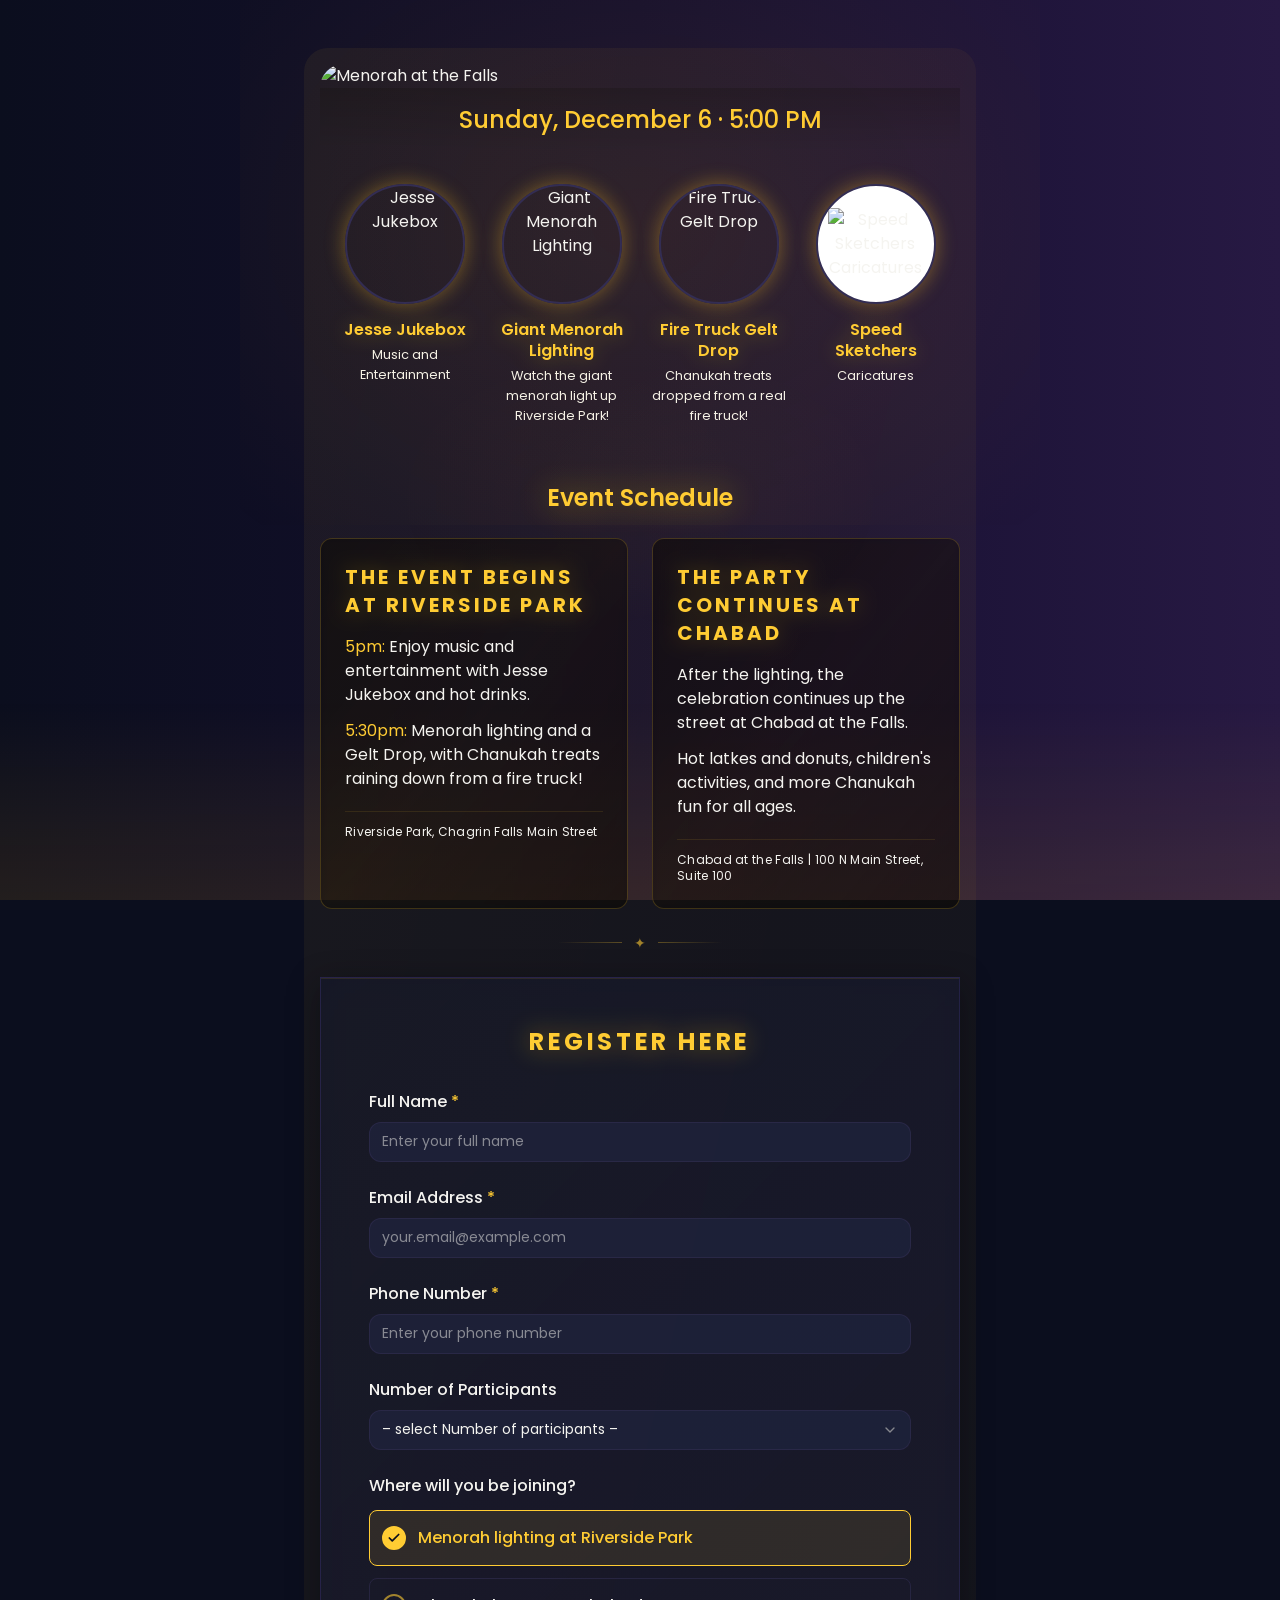
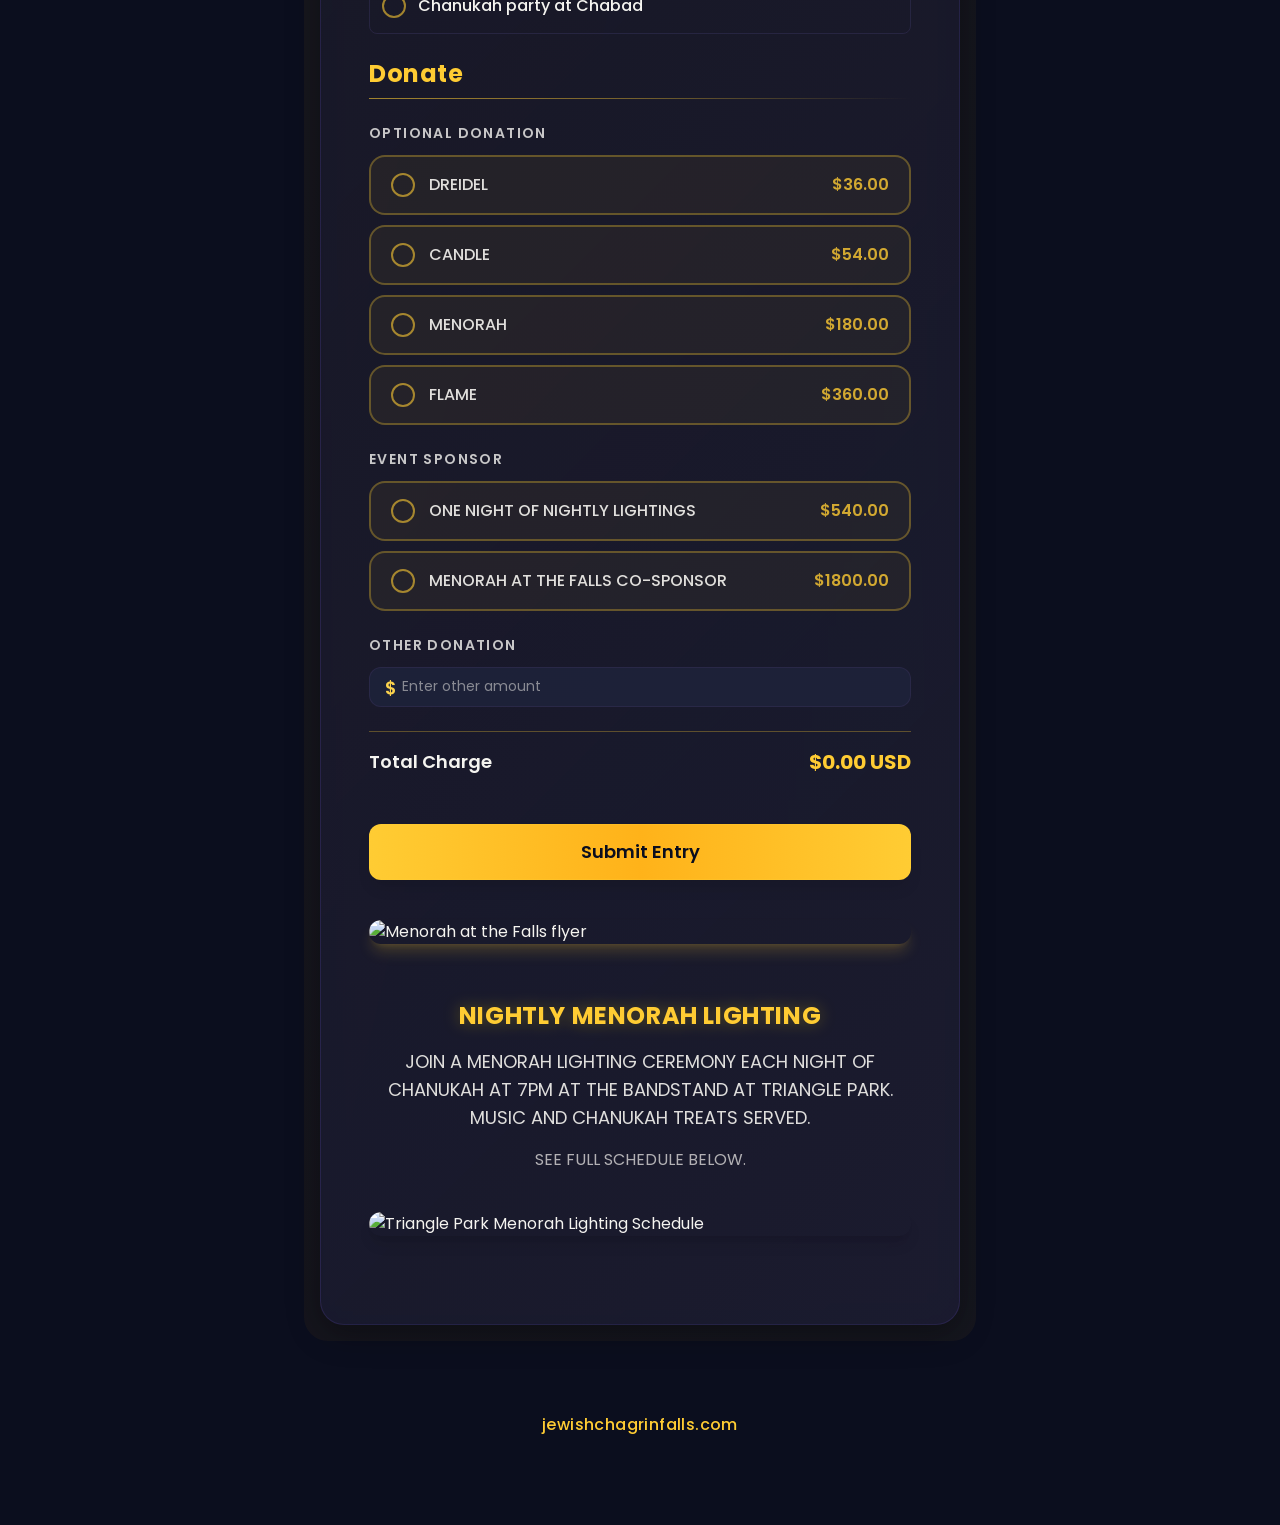
==== index.html @ f0f2a1cb "Add files via upload" ====
<!doctype html>
<html lang="en">
<head>
<meta charset="utf-8">
<meta name="viewport" content="width=device-width, initial-scale=1">
<title>Menorah at the Falls</title>
<link rel="preconnect" href="https://fonts.googleapis.com">
<link rel="preconnect" href="https://fonts.gstatic.com" crossorigin>
<link rel="stylesheet" href="https://fonts.googleapis.com/css2?family=Poppins:wght@300;400;500;600;700&display=swap">
<link rel="stylesheet" href="style.css">
<link rel="stylesheet" href="extra.css">
</head>
<body>
<div id="root">
<div class="min-h-screen relative overflow-hidden">
  <div class="fixed inset-0 bg-shimmer -z-20"></div>
  <div class="fixed inset-0 -z-10">
    <div class="absolute top-1/4 left-1/2 -translate-x-1/2 -translate-y-1/2 w-[800px] h-[600px] bg-gradient-radial from-amber/15 via-gold/8 to-transparent opacity-50 mobile-glow-static"></div>
    <div class="absolute top-1/3 left-1/4 w-[500px] h-[400px] bg-gradient-radial from-amber/10 via-transparent to-transparent opacity-25 mobile-glow-static"></div>
    <div class="absolute top-1/3 right-1/4 w-[500px] h-[400px] bg-gradient-radial from-gold/10 via-transparent to-transparent opacity-25 mobile-glow-static"></div>
    <div class="absolute bottom-0 left-0 right-0 h-[400px] bg-gradient-to-t from-amber/10 via-transparent to-transparent"></div>
  </div>

  <div class="relative z-10 container max-w-2xl mx-auto px-4 py-12 md:py-16">
   <div class="relative animate-fade-in">
    <div class="absolute -inset-4 bg-gradient-to-br from-gold/20 via-amber/15 to-gold/15 rounded-3xl opacity-30 mobile-glow-static"></div>
    <div class="relative"><img src="assets/banner.jpg" alt="Menorah at the Falls" class="w-full h-auto object-cover rounded-t-3xl"></div>
    <p class="text-center text-2xl font-medium text-gold py-4 bg-gradient-to-b from-black/20 to-transparent">Sunday, December 6 · 5:00 PM</p>

    <div class="py-8 px-4">
     <div class="features-grid">
      <div class="flex flex-col items-center text-center">
       <div class="relative mb-4"><div class="absolute -inset-1 rounded-full bg-gradient-to-br from-amber-400/60 via-gold/40 to-amber-500/60 blur-md opacity-70"></div>
        <div class="relative feature-circle rounded-full border-2 border-amber-400/80 shadow-[0_0_20px_rgba(251,191,36,0.4)] overflow-hidden"><img src="assets/jesse-jukebox.jpg" alt="Jesse Jukebox" class="w-full h-full object-cover"></div></div>
       <h3 class="text-lg font-semibold text-gold drop-shadow-[0_0_10px_rgba(255,215,0,0.3)] mb-1">Jesse Jukebox</h3>
       <p class="text-sm text-amber-100/80">Music and Entertainment</p>
      </div>
      <div class="flex flex-col items-center text-center">
       <div class="relative mb-4"><div class="absolute -inset-1 rounded-full bg-gradient-to-br from-amber-400/60 via-gold/40 to-amber-500/60 blur-md opacity-70"></div>
        <div class="relative feature-circle rounded-full border-2 border-amber-400/80 shadow-[0_0_20px_rgba(251,191,36,0.4)] overflow-hidden"><img src="assets/menorah.jpg" alt="Giant Menorah Lighting" class="w-full h-full object-cover"></div></div>
       <h3 class="text-lg font-semibold text-gold drop-shadow-[0_0_10px_rgba(255,215,0,0.3)] mb-1">Giant Menorah Lighting</h3>
       <p class="text-sm text-amber-100/80">Watch the giant menorah light up Riverside Park!</p>
      </div>
      <div class="flex flex-col items-center text-center">
       <div class="relative mb-4"><div class="absolute -inset-1 rounded-full bg-gradient-to-br from-amber-400/60 via-gold/40 to-amber-500/60 blur-md opacity-70"></div>
        <div class="relative feature-circle rounded-full border-2 border-amber-400/80 shadow-[0_0_20px_rgba(251,191,36,0.4)] overflow-hidden"><img src="assets/fire-truck.jpg" alt="Fire Truck Gelt Drop" class="w-full h-full object-cover"></div></div>
       <h3 class="text-lg font-semibold text-gold drop-shadow-[0_0_10px_rgba(255,215,0,0.3)] mb-1">Fire Truck Gelt Drop</h3>
       <p class="text-sm text-amber-100/80">Chanukah treats dropped from a real fire truck!</p>
      </div>
      <div class="flex flex-col items-center text-center">
       <div class="relative mb-4"><div class="absolute -inset-1 rounded-full bg-gradient-to-br from-amber-400/60 via-gold/40 to-amber-500/60 blur-md opacity-70"></div>
        <div class="relative feature-circle logo-circle rounded-full border-2 border-amber-400/80 shadow-[0_0_20px_rgba(251,191,36,0.4)] overflow-hidden"><img src="assets/speed-sketchers.jpg" alt="Speed Sketchers Caricatures"></div></div>
       <h3 class="text-lg font-semibold text-gold drop-shadow-[0_0_10px_rgba(255,215,0,0.3)] mb-1">Speed Sketchers</h3>
       <p class="text-sm text-amber-100/80">Caricatures</p>
      </div>
     </div>
    </div>

    <div class="py-6">
     <div class="text-center mb-6">
      <h2 class="text-xl md:text-2xl font-semibold text-gold drop-shadow-[0_0_15px_rgba(255,215,0,0.4)]">Event Schedule</h2>
      <p class="text-sm md:text-base font-medium text-amber-100/80 mt-3 mb-2 chabad-full-note" hidden>All are welcome to attend the Menorah lighting at Riverside Park. The Chanukah party at Chabad is full.</p>
     </div>
     <div class="grid grid-cols-1 md:grid-cols-2 gap-4 md:gap-6">
      <div class="relative group"><div class="absolute -inset-0.5 bg-gradient-to-br from-amber-400/20 via-gold/10 to-amber-500/20 rounded-xl blur-sm opacity-60"></div>
       <div class="relative bg-gradient-to-br from-black/50 via-black/40 to-black/50 backdrop-blur-sm rounded-xl border border-gold/20 p-5 md:p-6 h-full"><div class="relative z-10">
        <h3 class="text-lg md:text-xl font-bold uppercase tracking-[0.15em] text-gold drop-shadow-[0_0_10px_rgba(255,215,0,0.3)] mb-4">THE EVENT BEGINS AT RIVERSIDE PARK</h3>
        <div class="space-y-3 mb-5">
         <p class="text-amber-100/85 text-sm md:text-base leading-relaxed"><span class="text-gold">5pm:</span> Enjoy music and entertainment with Jesse Jukebox and hot drinks.</p>
         <p class="text-amber-100/85 text-sm md:text-base leading-relaxed"><span class="text-gold">5:30pm:</span> Menorah lighting and a Gelt Drop, with Chanukah treats raining down from a fire truck!</p>
        </div>
        <div class="flex items-center gap-2 pt-3 border-t border-gold/10"><p class="text-[11px] md:text-xs text-amber-200/60 tracking-wide">Riverside Park, Chagrin Falls Main Street</p></div>
       </div></div></div>
      <div class="relative group"><div class="absolute -inset-0.5 bg-gradient-to-br from-amber-400/20 via-gold/10 to-amber-500/20 rounded-xl blur-sm opacity-60"></div>
       <div class="relative bg-gradient-to-br from-black/50 via-black/40 to-black/50 backdrop-blur-sm rounded-xl border border-gold/20 p-5 md:p-6 h-full"><div class="relative z-10">
        <h3 class="text-lg md:text-xl font-bold uppercase tracking-[0.15em] text-gold drop-shadow-[0_0_10px_rgba(255,215,0,0.3)] mb-4">THE PARTY CONTINUES AT CHABAD</h3>
        <div class="space-y-3 mb-5">
         <p class="text-amber-100/85 text-sm md:text-base leading-relaxed">After the lighting, the celebration continues up the street at Chabad at the Falls.</p>
         <p class="text-amber-100/85 text-sm md:text-base leading-relaxed">Hot latkes and donuts, children's activities, and more Chanukah fun for all ages.</p>
        </div>
        <div class="flex items-center gap-2 pt-3 border-t border-gold/10"><p class="text-[11px] md:text-xs text-amber-200/60 tracking-wide">Chabad at the Falls | 100 N Main Street, Suite 100</p></div>
       </div></div></div>
     </div>
     <div class="flex items-center justify-center gap-3 mt-6"><div class="h-px w-16 bg-gradient-to-r from-transparent to-gold/30"></div><span class="text-gold/60 text-sm">&#10022;</span><div class="h-px w-16 bg-gradient-to-l from-transparent to-gold/30"></div></div>
    </div>

    <div class="relative glass-card glass-card-mobile rounded-b-3xl shadow-2xl shadow-mobile p-8 md:p-12 border border-gold/20 border-t-0" id="register">
     <div class="text-center mb-8 relative z-10"><h2 class="text-xl md:text-2xl font-bold uppercase tracking-[0.15em] text-gold drop-shadow-[0_0_12px_rgba(255,215,0,0.4)]">REGISTER HERE</h2></div>
     <div class="relative z-10">
      <div id="thanks" class="thanks" hidden></div>
      <form id="rsvp" class="space-y-8 w-full form-mobile" novalidate>
       <input type="text" name="website" tabindex="-1" autocomplete="off" aria-hidden="true" style="position:absolute;left:-9999px">
       <div class="space-y-4 md:space-y-6">
        <div class="space-y-2"><label class="text-foreground font-medium text-base" for="fullName">Full Name <span class="text-gold">*</span></label>
         <input class="field" id="fullName" name="fullName" autocomplete="name" placeholder="Enter your full name" required></div>
        <div class="space-y-2"><label class="text-foreground font-medium text-base" for="email">Email Address <span class="text-gold">*</span></label>
         <input class="field" type="email" id="email" name="email" autocomplete="email" placeholder="your.email@example.com" required></div>
        <div class="space-y-2"><label class="text-foreground font-medium text-base" for="phone">Phone Number <span class="text-gold">*</span></label>
         <input class="field" type="tel" id="phone" name="phone" autocomplete="tel" placeholder="Enter your phone number" required></div>
        <div class="space-y-2"><label class="text-foreground font-medium text-base" for="participants">Number of Participants</label>
         <select class="field" id="participants" name="participants">
          <option value="">– select Number of participants –</option>
          <option>1</option><option>2</option><option>3</option><option>4</option><option>5</option><option>6</option><option>7</option><option>8</option><option>9</option><option>10</option>
         </select></div>
        <div class="space-y-3"><span class="text-foreground font-medium text-base block">Where will you be joining?</span>
         <div class="grid grid-cols-1 gap-2 md:gap-3">
          <label class="location-card" for="loc-riverside"><input type="checkbox" class="round-check" id="loc-riverside" name="riverside" checked><span class="text-sm md:text-base font-medium leading-snug">Menorah lighting at Riverside Park</span></label>
          <label class="location-card" for="loc-chabad" id="chabad-card"><input type="checkbox" class="round-check" id="loc-chabad" name="chabad"><span class="text-sm md:text-base font-medium leading-snug">Chanukah party at Chabad</span></label>
         </div>
         <p class="text-sm text-foreground/60 mt-2 chabad-full-note" hidden>All are welcome to attend the Menorah lighting at Riverside Park. The Chanukah party at Chabad is full.</p>
        </div>

        <div id="donate-section" class="space-y-6">
         <div class="space-y-2"><h3 class="text-gold font-bold text-xl md:text-2xl tracking-wide">Donate</h3><div class="h-px w-full bg-gradient-to-r from-gold/60 via-gold/40 to-transparent"></div></div>
         <div class="space-y-1.5 md:space-y-3">
          <h4 class="text-foreground/80 font-semibold text-sm tracking-widest uppercase">Optional Donation</h4>
          <div class="space-y-2 md:space-y-2.5">
           <label class="donation-card-x"><span class="dl"><input type="checkbox" class="round-check" name="donation" value="dreidel" data-amount="36"><span class="donation-label">DREIDEL</span></span><span class="donation-amount">$36.00</span></label>
           <label class="donation-card-x"><span class="dl"><input type="checkbox" class="round-check" name="donation" value="candle" data-amount="54"><span class="donation-label">CANDLE</span></span><span class="donation-amount">$54.00</span></label>
           <label class="donation-card-x"><span class="dl"><input type="checkbox" class="round-check" name="donation" value="menorah" data-amount="180"><span class="donation-label">MENORAH</span></span><span class="donation-amount">$180.00</span></label>
           <label class="donation-card-x"><span class="dl"><input type="checkbox" class="round-check" name="donation" value="flame" data-amount="360"><span class="donation-label">FLAME</span></span><span class="donation-amount">$360.00</span></label>
          </div>
         </div>
         <div class="space-y-1.5 md:space-y-3">
          <h4 class="text-foreground/80 font-semibold text-sm tracking-widest uppercase">Event Sponsor</h4>
          <div class="space-y-2 md:space-y-2.5">
           <label class="donation-card-x"><span class="dl"><input type="checkbox" class="round-check" name="donation" value="nightly" data-amount="540"><span class="donation-label">ONE NIGHT OF NIGHTLY LIGHTINGS</span></span><span class="donation-amount">$540.00</span></label>
           <label class="donation-card-x"><span class="dl"><input type="checkbox" class="round-check" name="donation" value="cosponsor" data-amount="1800"><span class="donation-label">MENORAH AT THE FALLS CO-SPONSOR</span></span><span class="donation-amount">$1800.00</span></label>
          </div>
         </div>
         <div class="space-y-3">
          <h4 class="text-foreground/80 font-semibold text-sm tracking-widest uppercase">Other Donation</h4>
          <div class="relative"><span class="dollar">$</span><input class="field pl-8" id="other" name="other" type="text" inputmode="decimal" placeholder="Enter other amount" aria-label="Other donation amount"></div>
         </div>
         <div class="flex items-center justify-between pt-4 mt-4 border-t border-gold/30"><span class="text-foreground font-semibold text-base md:text-lg">Total Charge</span><span class="text-gold font-bold text-lg md:text-xl"><span id="total">$0.00</span> USD</span></div>
        </div>
       </div>
       <p id="form-error" class="form-error" role="alert" hidden></p>
       <div class="pt-4"><button class="submit-btn" type="submit" id="submit"><span>Submit Entry</span></button></div>
      </form>

      <div class="pt-6 mt-4 flex justify-center"><img src="assets/menorah-flyer-2026.png" alt="Menorah at the Falls flyer" class="w-full max-w-3xl mx-auto rounded-3xl shadow-lg shadow-gold/20"></div>
      <div class="pt-8 mt-6 space-y-4 text-center">
       <h3 class="text-gold font-bold text-xl md:text-2xl tracking-wide drop-shadow-[0_0_8px_rgba(255,215,0,0.3)]">NIGHTLY MENORAH LIGHTING</h3>
       <p class="text-foreground/90 text-base md:text-lg leading-relaxed">JOIN A MENORAH LIGHTING CEREMONY EACH NIGHT OF CHANUKAH AT 7PM AT THE BANDSTAND AT TRIANGLE PARK. MUSIC AND CHANUKAH TREATS SERVED.</p>
       <p class="text-foreground/70 text-sm md:text-base">SEE FULL SCHEDULE BELOW.</p>
      </div>
      <img src="assets/nightly-lightings-2026.png" alt="Triangle Park Menorah Lighting Schedule" class="w-full max-w-3xl mx-auto rounded-3xl shadow-lg my-10">
     </div>
    </div>
   </div>

   <div class="mt-16 text-center py-6">
    <a class="site-link" href="https://jewishchagrinfalls.com">jewishchagrinfalls.com</a>
   </div>
  </div>
</div>
</div>
<script src="config.js"></script>
<script src="app.js"></script>
</body>
</html>
---- style.css ----
*,:before,:after{--tw-border-spacing-x: 0;--tw-border-spacing-y: 0;--tw-translate-x: 0;--tw-translate-y: 0;--tw-rotate: 0;--tw-skew-x: 0;--tw-skew-y: 0;--tw-scale-x: 1;--tw-scale-y: 1;--tw-pan-x: ;--tw-pan-y: ;--tw-pinch-zoom: ;--tw-scroll-snap-strictness: proximity;--tw-gradient-from-position: ;--tw-gradient-via-position: ;--tw-gradient-to-position: ;--tw-ordinal: ;--tw-slashed-zero: ;--tw-numeric-figure: ;--tw-numeric-spacing: ;--tw-numeric-fraction: ;--tw-ring-inset: ;--tw-ring-offset-width: 0px;--tw-ring-offset-color: #fff;--tw-ring-color: rgb(59 130 246 / .5);--tw-ring-offset-shadow: 0 0 #0000;--tw-ring-shadow: 0 0 #0000;--tw-shadow: 0 0 #0000;--tw-shadow-colored: 0 0 #0000;--tw-blur: ;--tw-brightness: ;--tw-contrast: ;--tw-grayscale: ;--tw-hue-rotate: ;--tw-invert: ;--tw-saturate: ;--tw-sepia: ;--tw-drop-shadow: ;--tw-backdrop-blur: ;--tw-backdrop-brightness: ;--tw-backdrop-contrast: ;--tw-backdrop-grayscale: ;--tw-backdrop-hue-rotate: ;--tw-backdrop-invert: ;--tw-backdrop-opacity: ;--tw-backdrop-saturate: ;--tw-backdrop-sepia: ;--tw-contain-size: ;--tw-contain-layout: ;--tw-contain-paint: ;--tw-contain-style: }::backdrop{--tw-border-spacing-x: 0;--tw-border-spacing-y: 0;--tw-translate-x: 0;--tw-translate-y: 0;--tw-rotate: 0;--tw-skew-x: 0;--tw-skew-y: 0;--tw-scale-x: 1;--tw-scale-y: 1;--tw-pan-x: ;--tw-pan-y: ;--tw-pinch-zoom: ;--tw-scroll-snap-strictness: proximity;--tw-gradient-from-position: ;--tw-gradient-via-position: ;--tw-gradient-to-position: ;--tw-ordinal: ;--tw-slashed-zero: ;--tw-numeric-figure: ;--tw-numeric-spacing: ;--tw-numeric-fraction: ;--tw-ring-inset: ;--tw-ring-offset-width: 0px;--tw-ring-offset-color: #fff;--tw-ring-color: rgb(59 130 246 / .5);--tw-ring-offset-shadow: 0 0 #0000;--tw-ring-shadow: 0 0 #0000;--tw-shadow: 0 0 #0000;--tw-shadow-colored: 0 0 #0000;--tw-blur: ;--tw-brightness: ;--tw-contrast: ;--tw-grayscale: ;--tw-hue-rotate: ;--tw-invert: ;--tw-saturate: ;--tw-sepia: ;--tw-drop-shadow: ;--tw-backdrop-blur: ;--tw-backdrop-brightness: ;--tw-backdrop-contrast: ;--tw-backdrop-grayscale: ;--tw-backdrop-hue-rotate: ;--tw-backdrop-invert: ;--tw-backdrop-opacity: ;--tw-backdrop-saturate: ;--tw-backdrop-sepia: ;--tw-contain-size: ;--tw-contain-layout: ;--tw-contain-paint: ;--tw-contain-style: }*,:before,:after{box-sizing:border-box;border-width:0;border-style:solid;border-color:#e5e7eb}:before,:after{--tw-content: ""}html,:host{line-height:1.5;-webkit-text-size-adjust:100%;-moz-tab-size:4;-o-tab-size:4;tab-size:4;font-family:Poppins,sans-serif;font-feature-settings:normal;font-variation-settings:normal;-webkit-tap-highlight-color:transparent}body{margin:0;line-height:inherit}hr{height:0;color:inherit;border-top-width:1px}abbr:where([title]){-webkit-text-decoration:underline dotted;text-decoration:underline dotted}h1,h2,h3,h4,h5,h6{font-size:inherit;font-weight:inherit}a{color:inherit;text-decoration:inherit}b,strong{font-weight:bolder}code,kbd,samp,pre{font-family:ui-monospace,SFMono-Regular,Menlo,Monaco,Consolas,Liberation Mono,Courier New,monospace;font-feature-settings:normal;font-variation-settings:normal;font-size:1em}small{font-size:80%}sub,sup{font-size:75%;line-height:0;position:relative;vertical-align:baseline}sub{bottom:-.25em}sup{top:-.5em}table{text-indent:0;border-color:inherit;border-collapse:collapse}button,input,optgroup,select,textarea{font-family:inherit;font-feature-settings:inherit;font-variation-settings:inherit;font-size:100%;font-weight:inherit;line-height:inherit;letter-spacing:inherit;color:inherit;margin:0;padding:0}button,select{text-transform:none}button,input:where([type=button]),input:where([type=reset]),input:where([type=submit]){-webkit-appearance:button;background-color:transparent;background-image:none}:-moz-focusring{outline:auto}:-moz-ui-invalid{box-shadow:none}progress{vertical-align:baseline}::-webkit-inner-spin-button,::-webkit-outer-spin-button{height:auto}[type=search]{-webkit-appearance:textfield;outline-offset:-2px}::-webkit-search-decoration{-webkit-appearance:none}::-webkit-file-upload-button{-webkit-appearance:button;font:inherit}summary{display:list-item}blockquote,dl,dd,h1,h2,h3,h4,h5,h6,hr,figure,p,pre{margin:0}fieldset{margin:0;padding:0}legend{padding:0}ol,ul,menu{list-style:none;margin:0;padding:0}dialog{padding:0}textarea{resize:vertical}input::-moz-placeholder,textarea::-moz-placeholder{opacity:1;color:#9ca3af}input::placeholder,textarea::placeholder{opacity:1;color:#9ca3af}button,[role=button]{cursor:pointer}:disabled{cursor:default}img,svg,video,canvas,audio,iframe,embed,object{display:block;vertical-align:middle}img,video{max-width:100%;height:auto}[hidden]:where(:not([hidden=until-found])){display:none}:root{--background: 230 45% 8%;--foreground: 45 20% 95%;--card: 230 35% 12%;--card-foreground: 45 20% 95%;--popover: 230 35% 12%;--popover-foreground: 45 20% 95%;--primary: 45 100% 55%;--primary-foreground: 230 45% 8%;--secondary: 250 40% 20%;--secondary-foreground: 45 20% 95%;--muted: 230 30% 15%;--muted-foreground: 45 15% 70%;--accent: 45 100% 60%;--accent-foreground: 230 45% 8%;--destructive: 0 84.2% 60.2%;--destructive-foreground: 0 0% 100%;--border: 250 30% 25%;--input: 230 30% 18%;--ring: 45 100% 55%;--radius: 1rem;--gold: 45 100% 60%;--gold-light: 48 100% 75%;--amber: 40 100% 55%;--ivory: 45 15% 92%;--sky-blue: 210 60% 55%;--warm-glow: 35 100% 70%;--gradient-hero: linear-gradient(135deg, hsl(230 45% 8%) 0%, hsl(250 50% 15%) 35%, hsl(260 45% 20%) 65%, hsl(40 60% 25%) 100%);--gradient-card: linear-gradient(135deg, hsla(230 35% 12% / .85) 0%, hsla(240 30% 15% / .9) 100%);--gradient-text: linear-gradient(135deg, hsl(45 100% 60%) 0%, hsl(40 100% 55%) 50%, hsl(35 100% 65%) 100%);--glow-shadow: 0 0 40px hsla(45 100% 60% / .4);--glow-shadow-strong: 0 0 60px hsla(45 100% 60% / .6);--candle-glow: 35 100% 70%;--candle-warm: 40 100% 65%}*{border-color:hsl(var(--border))}body{background-color:hsl(var(--background));color:hsl(var(--foreground));-webkit-font-smoothing:antialiased;-moz-osx-font-smoothing:grayscale;font-family:Poppins,-apple-system,BlinkMacSystemFont,Segoe UI,sans-serif;font-display:swap}html{scroll-behavior:smooth}@media (prefers-reduced-motion: reduce){html{scroll-behavior:auto}}p{line-height:1.7}.container{width:100%;margin-right:auto;margin-left:auto;padding-right:2rem;padding-left:2rem}@media (min-width: 1400px){.container{max-width:1400px}}.sr-only{position:absolute;width:1px;height:1px;padding:0;margin:-1px;overflow:hidden;clip:rect(0,0,0,0);white-space:nowrap;border-width:0}.pointer-events-none{pointer-events:none}.pointer-events-auto{pointer-events:auto}.visible{visibility:visible}.invisible{visibility:hidden}.static{position:static}.fixed{position:fixed}.absolute{position:absolute}.relative{position:relative}.-inset-0\.5{top:-.125rem;right:-.125rem;bottom:-.125rem;left:-.125rem}.-inset-1{top:-.25rem;right:-.25rem;bottom:-.25rem;left:-.25rem}.-inset-4{top:-1rem;right:-1rem;bottom:-1rem;left:-1rem}.-inset-6{top:-1.5rem;right:-1.5rem;bottom:-1.5rem;left:-1.5rem}.inset-0{top:0;right:0;bottom:0;left:0}.inset-x-0{left:0;right:0}.inset-y-0{top:0;bottom:0}.-bottom-12{bottom:-3rem}.-left-12{left:-3rem}.-right-12{right:-3rem}.-top-12{top:-3rem}.bottom-0{bottom:0}.left-0{left:0}.left-1{left:.25rem}.left-1\/2{left:50%}.left-1\/4{left:25%}.left-2{left:.5rem}.left-4{left:1rem}.left-\[50\%\]{left:50%}.right-0{right:0}.right-1{right:.25rem}.right-1\/4{right:25%}.right-2{right:.5rem}.right-3{right:.75rem}.right-4{right:1rem}.top-0{top:0}.top-1\.5{top:.375rem}.top-1\/2{top:50%}.top-1\/3{top:33.333333%}.top-1\/4{top:25%}.top-2{top:.5rem}.top-3\.5{top:.875rem}.top-4{top:1rem}.top-\[1px\]{top:1px}.top-\[50\%\]{top:50%}.top-\[60\%\]{top:60%}.top-full{top:100%}.-z-10{z-index:-10}.-z-20{z-index:-20}.z-10{z-index:10}.z-20{z-index:20}.z-50{z-index:50}.z-\[100\]{z-index:100}.z-\[1\]{z-index:1}.-mx-1{margin-left:-.25rem;margin-right:-.25rem}.mx-2{margin-left:.5rem;margin-right:.5rem}.mx-3\.5{margin-left:.875rem;margin-right:.875rem}.mx-auto{margin-left:auto;margin-right:auto}.my-0\.5{margin-top:.125rem;margin-bottom:.125rem}.my-1{margin-top:.25rem;margin-bottom:.25rem}.my-10{margin-top:2.5rem;margin-bottom:2.5rem}.-ml-4{margin-left:-1rem}.-mt-4{margin-top:-1rem}.mb-1{margin-bottom:.25rem}.mb-2{margin-bottom:.5rem}.mb-4{margin-bottom:1rem}.mb-5{margin-bottom:1.25rem}.mb-6{margin-bottom:1.5rem}.mb-8{margin-bottom:2rem}.ml-1{margin-left:.25rem}.ml-auto{margin-left:auto}.mr-2{margin-right:.5rem}.mt-1{margin-top:.25rem}.mt-1\.5{margin-top:.375rem}.mt-16{margin-top:4rem}.mt-2{margin-top:.5rem}.mt-24{margin-top:6rem}.mt-3{margin-top:.75rem}.mt-4{margin-top:1rem}.mt-6{margin-top:1.5rem}.mt-auto{margin-top:auto}.block{display:block}.inline-block{display:inline-block}.flex{display:flex}.inline-flex{display:inline-flex}.table{display:table}.grid{display:grid}.contents{display:contents}.hidden{display:none}.aspect-square{aspect-ratio:1 / 1}.aspect-video{aspect-ratio:16 / 9}.size-4{width:1rem;height:1rem}.h-1\.5{height:.375rem}.h-10{height:2.5rem}.h-11{height:2.75rem}.h-12{height:3rem}.h-16{height:4rem}.h-2{height:.5rem}.h-2\.5{height:.625rem}.h-28{height:7rem}.h-3{height:.75rem}.h-3\.5{height:.875rem}.h-4{height:1rem}.h-5{height:1.25rem}.h-6{height:1.5rem}.h-7{height:1.75rem}.h-8{height:2rem}.h-9{height:2.25rem}.h-\[15px\]{height:15px}.h-\[18px\]{height:18px}.h-\[1px\]{height:1px}.h-\[400px\]{height:400px}.h-\[600px\]{height:600px}.h-\[var\(--radix-navigation-menu-viewport-height\)\]{height:var(--radix-navigation-menu-viewport-height)}.h-\[var\(--radix-select-trigger-height\)\]{height:var(--radix-select-trigger-height)}.h-auto{height:auto}.h-full{height:100%}.h-px{height:1px}.h-svh{height:100svh}.max-h-96{max-height:24rem}.max-h-\[300px\]{max-height:300px}.max-h-screen{max-height:100vh}.min-h-0{min-height:0px}.min-h-\[52px\]{min-height:52px}.min-h-\[56px\]{min-height:56px}.min-h-\[80px\]{min-height:80px}.min-h-screen{min-height:100vh}.min-h-svh{min-height:100svh}.w-0{width:0px}.w-1{width:.25rem}.w-10{width:2.5rem}.w-11{width:2.75rem}.w-12{width:3rem}.w-16{width:4rem}.w-2{width:.5rem}.w-2\.5{width:.625rem}.w-28{width:7rem}.w-3{width:.75rem}.w-3\.5{width:.875rem}.w-3\/4{width:75%}.w-3\/5{width:60%}.w-4{width:1rem}.w-5{width:1.25rem}.w-64{width:16rem}.w-7{width:1.75rem}.w-72{width:18rem}.w-8{width:2rem}.w-9{width:2.25rem}.w-\[--sidebar-width\]{width:var(--sidebar-width)}.w-\[100px\]{width:100px}.w-\[18px\]{width:18px}.w-\[1px\]{width:1px}.w-\[200px\]{width:200px}.w-\[500px\]{width:500px}.w-\[800px\]{width:800px}.w-auto{width:auto}.w-full{width:100%}.w-max{width:-moz-max-content;width:max-content}.w-px{width:1px}.min-w-0{min-width:0px}.min-w-5{min-width:1.25rem}.min-w-\[12rem\]{min-width:12rem}.min-w-\[8rem\]{min-width:8rem}.min-w-\[var\(--radix-select-trigger-width\)\]{min-width:var(--radix-select-trigger-width)}.max-w-2xl{max-width:42rem}.max-w-3xl{max-width:48rem}.max-w-\[--skeleton-width\]{max-width:var(--skeleton-width)}.max-w-\[400px\]{max-width:400px}.max-w-lg{max-width:32rem}.max-w-max{max-width:-moz-max-content;max-width:max-content}.max-w-md{max-width:28rem}.flex-1{flex:1 1 0%}.shrink-0{flex-shrink:0}.grow{flex-grow:1}.grow-0{flex-grow:0}.basis-full{flex-basis:100%}.caption-bottom{caption-side:bottom}.border-collapse{border-collapse:collapse}.-translate-x-1\/2{--tw-translate-x: -50%;transform:translate(var(--tw-translate-x),var(--tw-translate-y)) rotate(var(--tw-rotate)) skew(var(--tw-skew-x)) skewY(var(--tw-skew-y)) scaleX(var(--tw-scale-x)) scaleY(var(--tw-scale-y))}.-translate-x-full{--tw-translate-x: -100%;transform:translate(var(--tw-translate-x),var(--tw-translate-y)) rotate(var(--tw-rotate)) skew(var(--tw-skew-x)) skewY(var(--tw-skew-y)) scaleX(var(--tw-scale-x)) scaleY(var(--tw-scale-y))}.-translate-x-px{--tw-translate-x: -1px;transform:translate(var(--tw-translate-x),var(--tw-translate-y)) rotate(var(--tw-rotate)) skew(var(--tw-skew-x)) skewY(var(--tw-skew-y)) scaleX(var(--tw-scale-x)) scaleY(var(--tw-scale-y))}.-translate-y-1\/2{--tw-translate-y: -50%;transform:translate(var(--tw-translate-x),var(--tw-translate-y)) rotate(var(--tw-rotate)) skew(var(--tw-skew-x)) skewY(var(--tw-skew-y)) scaleX(var(--tw-scale-x)) scaleY(var(--tw-scale-y))}.translate-x-\[-50\%\]{--tw-translate-x: -50%;transform:translate(var(--tw-translate-x),var(--tw-translate-y)) rotate(var(--tw-rotate)) skew(var(--tw-skew-x)) skewY(var(--tw-skew-y)) scaleX(var(--tw-scale-x)) scaleY(var(--tw-scale-y))}.translate-x-px{--tw-translate-x: 1px;transform:translate(var(--tw-translate-x),var(--tw-translate-y)) rotate(var(--tw-rotate)) skew(var(--tw-skew-x)) skewY(var(--tw-skew-y)) scaleX(var(--tw-scale-x)) scaleY(var(--tw-scale-y))}.translate-y-\[-50\%\]{--tw-translate-y: -50%;transform:translate(var(--tw-translate-x),var(--tw-translate-y)) rotate(var(--tw-rotate)) skew(var(--tw-skew-x)) skewY(var(--tw-skew-y)) scaleX(var(--tw-scale-x)) scaleY(var(--tw-scale-y))}.rotate-45{--tw-rotate: 45deg;transform:translate(var(--tw-translate-x),var(--tw-translate-y)) rotate(var(--tw-rotate)) skew(var(--tw-skew-x)) skewY(var(--tw-skew-y)) scaleX(var(--tw-scale-x)) scaleY(var(--tw-scale-y))}.rotate-90{--tw-rotate: 90deg;transform:translate(var(--tw-translate-x),var(--tw-translate-y)) rotate(var(--tw-rotate)) skew(var(--tw-skew-x)) skewY(var(--tw-skew-y)) scaleX(var(--tw-scale-x)) scaleY(var(--tw-scale-y))}.transform{transform:translate(var(--tw-translate-x),var(--tw-translate-y)) rotate(var(--tw-rotate)) skew(var(--tw-skew-x)) skewY(var(--tw-skew-y)) scaleX(var(--tw-scale-x)) scaleY(var(--tw-scale-y))}@keyframes candle-flicker{0%,to{opacity:1;filter:brightness(1) drop-shadow(0 0 10px rgba(255,215,0,.6))}25%{opacity:.95;filter:brightness(1.1) drop-shadow(0 0 15px rgba(255,215,0,.8))}50%{opacity:.9;filter:brightness(.95) drop-shadow(0 0 8px rgba(255,215,0,.5))}75%{opacity:.98;filter:brightness(1.05) drop-shadow(0 0 12px rgba(255,215,0,.7))}}.animate-candle-flicker{animation:candle-flicker 4s ease-in-out infinite}@keyframes fade-in{0%{opacity:0;transform:translateY(20px)}to{opacity:1;transform:translateY(0)}}.animate-fade-in{animation:fade-in .8s ease-out}@keyframes gentle-pulse{0%,to{box-shadow:0 0 20px #ffd7004d,0 0 40px #ffd70033}50%{box-shadow:0 0 30px #ffd70080,0 0 60px #ffd7004d}}.animate-gentle-pulse{animation:gentle-pulse 3s ease-in-out infinite}@keyframes pulse{50%{opacity:.5}}.animate-pulse{animation:pulse 2s cubic-bezier(.4,0,.6,1) infinite}@keyframes spin{to{transform:rotate(360deg)}}.animate-spin{animation:spin 1s linear infinite}.cursor-default{cursor:default}.cursor-pointer{cursor:pointer}.touch-none{touch-action:none}.select-none{-webkit-user-select:none;-moz-user-select:none;user-select:none}.resize{resize:both}.list-none{list-style-type:none}.grid-cols-1{grid-template-columns:repeat(1,minmax(0,1fr))}.flex-row{flex-direction:row}.flex-col{flex-direction:column}.flex-col-reverse{flex-direction:column-reverse}.flex-wrap{flex-wrap:wrap}.items-start{align-items:flex-start}.items-end{align-items:flex-end}.items-center{align-items:center}.items-stretch{align-items:stretch}.justify-center{justify-content:center}.justify-between{justify-content:space-between}.gap-1{gap:.25rem}.gap-1\.5{gap:.375rem}.gap-2{gap:.5rem}.gap-2\.5{gap:.625rem}.gap-3{gap:.75rem}.gap-4{gap:1rem}.gap-8{gap:2rem}.space-x-1>:not([hidden])~:not([hidden]){--tw-space-x-reverse: 0;margin-right:calc(.25rem * var(--tw-space-x-reverse));margin-left:calc(.25rem * calc(1 - var(--tw-space-x-reverse)))}.space-x-4>:not([hidden])~:not([hidden]){--tw-space-x-reverse: 0;margin-right:calc(1rem * var(--tw-space-x-reverse));margin-left:calc(1rem * calc(1 - var(--tw-space-x-reverse)))}.space-y-1>:not([hidden])~:not([hidden]){--tw-space-y-reverse: 0;margin-top:calc(.25rem * calc(1 - var(--tw-space-y-reverse)));margin-bottom:calc(.25rem * var(--tw-space-y-reverse))}.space-y-1\.5>:not([hidden])~:not([hidden]){--tw-space-y-reverse: 0;margin-top:calc(.375rem * calc(1 - var(--tw-space-y-reverse)));margin-bottom:calc(.375rem * var(--tw-space-y-reverse))}.space-y-2>:not([hidden])~:not([hidden]){--tw-space-y-reverse: 0;margin-top:calc(.5rem * calc(1 - var(--tw-space-y-reverse)));margin-bottom:calc(.5rem * var(--tw-space-y-reverse))}.space-y-3>:not([hidden])~:not([hidden]){--tw-space-y-reverse: 0;margin-top:calc(.75rem * calc(1 - var(--tw-space-y-reverse)));margin-bottom:calc(.75rem * var(--tw-space-y-reverse))}.space-y-4>:not([hidden])~:not([hidden]){--tw-space-y-reverse: 0;margin-top:calc(1rem * calc(1 - var(--tw-space-y-reverse)));margin-bottom:calc(1rem * var(--tw-space-y-reverse))}.space-y-6>:not([hidden])~:not([hidden]){--tw-space-y-reverse: 0;margin-top:calc(1.5rem * calc(1 - var(--tw-space-y-reverse)));margin-bottom:calc(1.5rem * var(--tw-space-y-reverse))}.space-y-8>:not([hidden])~:not([hidden]){--tw-space-y-reverse: 0;margin-top:calc(2rem * calc(1 - var(--tw-space-y-reverse)));margin-bottom:calc(2rem * var(--tw-space-y-reverse))}.overflow-auto{overflow:auto}.overflow-hidden{overflow:hidden}.overflow-y-auto{overflow-y:auto}.overflow-x-hidden{overflow-x:hidden}.whitespace-nowrap{white-space:nowrap}.break-words{overflow-wrap:break-word}.rounded{border-radius:.25rem}.rounded-2xl{border-radius:1rem}.rounded-3xl{border-radius:1.5rem}.rounded-\[14px\]{border-radius:14px}.rounded-\[2px\]{border-radius:2px}.rounded-\[inherit\]{border-radius:inherit}.rounded-full{border-radius:9999px}.rounded-lg{border-radius:var(--radius)}.rounded-md{border-radius:calc(var(--radius) - 2px)}.rounded-sm{border-radius:calc(var(--radius) - 4px)}.rounded-xl{border-radius:.75rem}.rounded-b-3xl{border-bottom-right-radius:1.5rem;border-bottom-left-radius:1.5rem}.rounded-t-3xl{border-top-left-radius:1.5rem;border-top-right-radius:1.5rem}.rounded-t-\[10px\]{border-top-left-radius:10px;border-top-right-radius:10px}.rounded-tl-sm{border-top-left-radius:calc(var(--radius) - 4px)}.border{border-width:1px}.border-2{border-width:2px}.border-\[1\.5px\]{border-width:1.5px}.border-y{border-top-width:1px;border-bottom-width:1px}.border-b{border-bottom-width:1px}.border-l{border-left-width:1px}.border-r{border-right-width:1px}.border-t{border-top-width:1px}.border-t-0{border-top-width:0px}.border-dashed{border-style:dashed}.border-\[--color-border\]{border-color:var(--color-border)}.border-border\/50{border-color:hsl(var(--border) / .5)}.border-border\/60{border-color:hsl(var(--border) / .6)}.border-destructive{border-color:hsl(var(--destructive))}.border-destructive\/50{border-color:hsl(var(--destructive) / .5)}.border-gold{border-color:hsl(var(--gold))}.border-gold\/10{border-color:hsl(var(--gold) / .1)}.border-gold\/20{border-color:hsl(var(--gold) / .2)}.border-gold\/30{border-color:hsl(var(--gold) / .3)}.border-gold\/60{border-color:hsl(var(--gold) / .6)}.border-input{border-color:hsl(var(--input))}.border-primary{border-color:hsl(var(--primary))}.border-red-500{--tw-border-opacity: 1;border-color:rgb(239 68 68 / var(--tw-border-opacity, 1))}.border-sidebar-border{border-color:hsl(var(--sidebar-border))}.border-transparent{border-color:transparent}.border-l-transparent{border-left-color:transparent}.border-t-transparent{border-top-color:transparent}.bg-\[--color-bg\]{background-color:var(--color-bg)}.bg-accent{background-color:hsl(var(--accent))}.bg-background{background-color:hsl(var(--background))}.bg-background\/95{background-color:hsl(var(--background) / .95)}.bg-black\/80{background-color:#000c}.bg-border{background-color:hsl(var(--border))}.bg-card{background-color:hsl(var(--card))}.bg-card\/50{background-color:hsl(var(--card) / .5)}.bg-card\/80{background-color:hsl(var(--card) / .8)}.bg-destructive{background-color:hsl(var(--destructive))}.bg-foreground{background-color:hsl(var(--foreground))}.bg-gold{background-color:hsl(var(--gold))}.bg-gold\/10{background-color:hsl(var(--gold) / .1)}.bg-gold\/15{background-color:hsl(var(--gold) / .15)}.bg-gold\/5{background-color:hsl(var(--gold) / .05)}.bg-gray-100{--tw-bg-opacity: 1;background-color:rgb(243 244 246 / var(--tw-bg-opacity, 1))}.bg-input\/80{background-color:hsl(var(--input) / .8)}.bg-muted{background-color:hsl(var(--muted))}.bg-muted\/30{background-color:hsl(var(--muted) / .3)}.bg-muted\/50{background-color:hsl(var(--muted) / .5)}.bg-popover{background-color:hsl(var(--popover))}.bg-primary{background-color:hsl(var(--primary))}.bg-secondary{background-color:hsl(var(--secondary))}.bg-sidebar{background-color:hsl(var(--sidebar-background))}.bg-sidebar-border{background-color:hsl(var(--sidebar-border))}.bg-transparent{background-color:transparent}.bg-gradient-radial{background-image:radial-gradient(var(--tw-gradient-stops))}.bg-gradient-to-b{background-image:linear-gradient(to bottom,var(--tw-gradient-stops))}.bg-gradient-to-br{background-image:linear-gradient(to bottom right,var(--tw-gradient-stops))}.bg-gradient-to-l{background-image:linear-gradient(to left,var(--tw-gradient-stops))}.bg-gradient-to-r{background-image:linear-gradient(to right,var(--tw-gradient-stops))}.bg-gradient-to-t{background-image:linear-gradient(to top,var(--tw-gradient-stops))}.from-amber\/10{--tw-gradient-from: hsl(var(--amber) / .1) var(--tw-gradient-from-position);--tw-gradient-to: hsl(var(--amber) / 0) var(--tw-gradient-to-position);--tw-gradient-stops: var(--tw-gradient-from), var(--tw-gradient-to)}.from-amber\/15{--tw-gradient-from: hsl(var(--amber) / .15) var(--tw-gradient-from-position);--tw-gradient-to: hsl(var(--amber) / 0) var(--tw-gradient-to-position);--tw-gradient-stops: var(--tw-gradient-from), var(--tw-gradient-to)}.from-amber\/20{--tw-gradient-from: hsl(var(--amber) / .2) var(--tw-gradient-from-position);--tw-gradient-to: hsl(var(--amber) / 0) var(--tw-gradient-to-position);--tw-gradient-stops: var(--tw-gradient-from), var(--tw-gradient-to)}.from-background{--tw-gradient-from: hsl(var(--background)) var(--tw-gradient-from-position);--tw-gradient-to: hsl(var(--background) / 0) var(--tw-gradient-to-position);--tw-gradient-stops: var(--tw-gradient-from), var(--tw-gradient-to)}.from-black\/20{--tw-gradient-from: rgb(0 0 0 / .2) var(--tw-gradient-from-position);--tw-gradient-to: rgb(0 0 0 / 0) var(--tw-gradient-to-position);--tw-gradient-stops: var(--tw-gradient-from), var(--tw-gradient-to)}.from-black\/50{--tw-gradient-from: rgb(0 0 0 / .5) var(--tw-gradient-from-position);--tw-gradient-to: rgb(0 0 0 / 0) var(--tw-gradient-to-position);--tw-gradient-stops: var(--tw-gradient-from), var(--tw-gradient-to)}.from-gold{--tw-gradient-from: hsl(var(--gold)) var(--tw-gradient-from-position);--tw-gradient-to: hsl(var(--gold) / 0) var(--tw-gradient-to-position);--tw-gradient-stops: var(--tw-gradient-from), var(--tw-gradient-to)}.from-gold\/10{--tw-gradient-from: hsl(var(--gold) / .1) var(--tw-gradient-from-position);--tw-gradient-to: hsl(var(--gold) / 0) var(--tw-gradient-to-position);--tw-gradient-stops: var(--tw-gradient-from), var(--tw-gradient-to)}.from-gold\/15{--tw-gradient-from: hsl(var(--gold) / .15) var(--tw-gradient-from-position);--tw-gradient-to: hsl(var(--gold) / 0) var(--tw-gradient-to-position);--tw-gradient-stops: var(--tw-gradient-from), var(--tw-gradient-to)}.from-gold\/20{--tw-gradient-from: hsl(var(--gold) / .2) var(--tw-gradient-from-position);--tw-gradient-to: hsl(var(--gold) / 0) var(--tw-gradient-to-position);--tw-gradient-stops: var(--tw-gradient-from), var(--tw-gradient-to)}.from-gold\/30{--tw-gradient-from: hsl(var(--gold) / .3) var(--tw-gradient-from-position);--tw-gradient-to: hsl(var(--gold) / 0) var(--tw-gradient-to-position);--tw-gradient-stops: var(--tw-gradient-from), var(--tw-gradient-to)}.from-gold\/5{--tw-gradient-from: hsl(var(--gold) / .05) var(--tw-gradient-from-position);--tw-gradient-to: hsl(var(--gold) / 0) var(--tw-gradient-to-position);--tw-gradient-stops: var(--tw-gradient-from), var(--tw-gradient-to)}.from-gold\/60{--tw-gradient-from: hsl(var(--gold) / .6) var(--tw-gradient-from-position);--tw-gradient-to: hsl(var(--gold) / 0) var(--tw-gradient-to-position);--tw-gradient-stops: var(--tw-gradient-from), var(--tw-gradient-to)}.from-transparent{--tw-gradient-from: transparent var(--tw-gradient-from-position);--tw-gradient-to: rgb(0 0 0 / 0) var(--tw-gradient-to-position);--tw-gradient-stops: var(--tw-gradient-from), var(--tw-gradient-to)}.via-amber{--tw-gradient-to: hsl(var(--amber) / 0) var(--tw-gradient-to-position);--tw-gradient-stops: var(--tw-gradient-from), hsl(var(--amber)) var(--tw-gradient-via-position), var(--tw-gradient-to)}.via-amber\/15{--tw-gradient-to: hsl(var(--amber) / 0) var(--tw-gradient-to-position);--tw-gradient-stops: var(--tw-gradient-from), hsl(var(--amber) / .15) var(--tw-gradient-via-position), var(--tw-gradient-to)}.via-amber\/20{--tw-gradient-to: hsl(var(--amber) / 0) var(--tw-gradient-to-position);--tw-gradient-stops: var(--tw-gradient-from), hsl(var(--amber) / .2) var(--tw-gradient-via-position), var(--tw-gradient-to)}.via-background{--tw-gradient-to: hsl(var(--background) / 0) var(--tw-gradient-to-position);--tw-gradient-stops: var(--tw-gradient-from), hsl(var(--background)) var(--tw-gradient-via-position), var(--tw-gradient-to)}.via-black\/40{--tw-gradient-to: rgb(0 0 0 / 0) var(--tw-gradient-to-position);--tw-gradient-stops: var(--tw-gradient-from), rgb(0 0 0 / .4) var(--tw-gradient-via-position), var(--tw-gradient-to)}.via-gold\/10{--tw-gradient-to: hsl(var(--gold) / 0) var(--tw-gradient-to-position);--tw-gradient-stops: var(--tw-gradient-from), hsl(var(--gold) / .1) var(--tw-gradient-via-position), var(--tw-gradient-to)}.via-gold\/40{--tw-gradient-to: hsl(var(--gold) / 0) var(--tw-gradient-to-position);--tw-gradient-stops: var(--tw-gradient-from), hsl(var(--gold) / .4) var(--tw-gradient-via-position), var(--tw-gradient-to)}.via-transparent{--tw-gradient-to: rgb(0 0 0 / 0) var(--tw-gradient-to-position);--tw-gradient-stops: var(--tw-gradient-from), transparent var(--tw-gradient-via-position), var(--tw-gradient-to)}.via-white\/20{--tw-gradient-to: rgb(255 255 255 / 0) var(--tw-gradient-to-position);--tw-gradient-stops: var(--tw-gradient-from), rgb(255 255 255 / .2) var(--tw-gradient-via-position), var(--tw-gradient-to)}.to-amber\/5{--tw-gradient-to: hsl(var(--amber) / .05) var(--tw-gradient-to-position)}.to-black\/50{--tw-gradient-to: rgb(0 0 0 / .5) var(--tw-gradient-to-position)}.to-gold{--tw-gradient-to: hsl(var(--gold)) var(--tw-gradient-to-position)}.to-gold\/15{--tw-gradient-to: hsl(var(--gold) / .15) var(--tw-gradient-to-position)}.to-gold\/20{--tw-gradient-to: hsl(var(--gold) / .2) var(--tw-gradient-to-position)}.to-gold\/30{--tw-gradient-to: hsl(var(--gold) / .3) var(--tw-gradient-to-position)}.to-gold\/5{--tw-gradient-to: hsl(var(--gold) / .05) var(--tw-gradient-to-position)}.to-primary\/5{--tw-gradient-to: hsl(var(--primary) / .05) var(--tw-gradient-to-position)}.to-secondary\/20{--tw-gradient-to: hsl(var(--secondary) / .2) var(--tw-gradient-to-position)}.to-transparent{--tw-gradient-to: transparent var(--tw-gradient-to-position)}.fill-current{fill:currentColor}.object-cover{-o-object-fit:cover;object-fit:cover}.p-0{padding:0}.p-1{padding:.25rem}.p-2{padding:.5rem}.p-3{padding:.75rem}.p-4{padding:1rem}.p-5{padding:1.25rem}.p-6{padding:1.5rem}.p-8{padding:2rem}.p-\[1px\]{padding:1px}.px-1{padding-left:.25rem;padding-right:.25rem}.px-2{padding-left:.5rem;padding-right:.5rem}.px-2\.5{padding-left:.625rem;padding-right:.625rem}.px-3{padding-left:.75rem;padding-right:.75rem}.px-4{padding-left:1rem;padding-right:1rem}.px-5{padding-left:1.25rem;padding-right:1.25rem}.px-8{padding-left:2rem;padding-right:2rem}.py-0\.5{padding-top:.125rem;padding-bottom:.125rem}.py-1{padding-top:.25rem;padding-bottom:.25rem}.py-1\.5{padding-top:.375rem;padding-bottom:.375rem}.py-12{padding-top:3rem;padding-bottom:3rem}.py-2{padding-top:.5rem;padding-bottom:.5rem}.py-2\.5{padding-top:.625rem;padding-bottom:.625rem}.py-3{padding-top:.75rem;padding-bottom:.75rem}.py-4{padding-top:1rem;padding-bottom:1rem}.py-6{padding-top:1.5rem;padding-bottom:1.5rem}.py-8{padding-top:2rem;padding-bottom:2rem}.pb-3{padding-bottom:.75rem}.pb-4{padding-bottom:1rem}.pl-2\.5{padding-left:.625rem}.pl-4{padding-left:1rem}.pl-8{padding-left:2rem}.pr-2{padding-right:.5rem}.pr-2\.5{padding-right:.625rem}.pr-8{padding-right:2rem}.pt-0{padding-top:0}.pt-1{padding-top:.25rem}.pt-12{padding-top:3rem}.pt-3{padding-top:.75rem}.pt-4{padding-top:1rem}.pt-6{padding-top:1.5rem}.pt-8{padding-top:2rem}.text-left{text-align:left}.text-center{text-align:center}.align-middle{vertical-align:middle}.font-mono{font-family:ui-monospace,SFMono-Regular,Menlo,Monaco,Consolas,Liberation Mono,Courier New,monospace}.text-2xl{font-size:1.5rem;line-height:2rem}.text-4xl{font-size:2.25rem;line-height:2.5rem}.text-\[0\.8rem\]{font-size:.8rem}.text-\[11px\]{font-size:11px}.text-\[15px\]{font-size:15px}.text-base{font-size:1rem;line-height:1.5rem}.text-lg{font-size:1.125rem;line-height:1.75rem}.text-sm{font-size:.875rem;line-height:1.25rem}.text-xl{font-size:1.25rem;line-height:1.75rem}.text-xs{font-size:.75rem;line-height:1rem}.font-bold{font-weight:700}.font-light{font-weight:300}.font-medium{font-weight:500}.font-normal{font-weight:400}.font-semibold{font-weight:600}.uppercase{text-transform:uppercase}.tabular-nums{--tw-numeric-spacing: tabular-nums;font-variant-numeric:var(--tw-ordinal) var(--tw-slashed-zero) var(--tw-numeric-figure) var(--tw-numeric-spacing) var(--tw-numeric-fraction)}.leading-none{line-height:1}.leading-relaxed{line-height:1.625}.leading-snug{line-height:1.375}.leading-tight{line-height:1.25}.tracking-\[0\.15em\]{letter-spacing:.15em}.tracking-tight{letter-spacing:-.025em}.tracking-wide{letter-spacing:.025em}.tracking-widest{letter-spacing:.1em}.text-accent-foreground{color:hsl(var(--accent-foreground))}.text-background{color:hsl(var(--background))}.text-blue-500{--tw-text-opacity: 1;color:rgb(59 130 246 / var(--tw-text-opacity, 1))}.text-card-foreground{color:hsl(var(--card-foreground))}.text-current{color:currentColor}.text-destructive{color:hsl(var(--destructive))}.text-destructive-foreground{color:hsl(var(--destructive-foreground))}.text-foreground{color:hsl(var(--foreground))}.text-foreground\/50{color:hsl(var(--foreground) / .5)}.text-foreground\/60{color:hsl(var(--foreground) / .6)}.text-foreground\/70{color:hsl(var(--foreground) / .7)}.text-foreground\/80{color:hsl(var(--foreground) / .8)}.text-foreground\/90{color:hsl(var(--foreground) / .9)}.text-gold{color:hsl(var(--gold))}.text-gold-light{color:hsl(var(--gold-light))}.text-gold\/60{color:hsl(var(--gold) / .6)}.text-gold\/80{color:hsl(var(--gold) / .8)}.text-gray-600{--tw-text-opacity: 1;color:rgb(75 85 99 / var(--tw-text-opacity, 1))}.text-green-500{--tw-text-opacity: 1;color:rgb(34 197 94 / var(--tw-text-opacity, 1))}.text-ivory\/90{color:hsl(var(--ivory) / .9)}.text-muted-foreground{color:hsl(var(--muted-foreground))}.text-orange-500{--tw-text-opacity: 1;color:rgb(249 115 22 / var(--tw-text-opacity, 1))}.text-popover-foreground{color:hsl(var(--popover-foreground))}.text-primary{color:hsl(var(--primary))}.text-primary-foreground{color:hsl(var(--primary-foreground))}.text-red-500{--tw-text-opacity: 1;color:rgb(239 68 68 / var(--tw-text-opacity, 1))}.text-secondary-foreground{color:hsl(var(--secondary-foreground))}.text-sidebar-foreground{color:hsl(var(--sidebar-foreground))}.text-sidebar-foreground\/70{color:hsl(var(--sidebar-foreground) / .7)}.underline{text-decoration-line:underline}.underline-offset-4{text-underline-offset:4px}.opacity-0{opacity:0}.opacity-25{opacity:.25}.opacity-30{opacity:.3}.opacity-40{opacity:.4}.opacity-50{opacity:.5}.opacity-60{opacity:.6}.opacity-70{opacity:.7}.opacity-90{opacity:.9}.shadow-2xl{--tw-shadow: 0 25px 50px -12px rgb(0 0 0 / .25);--tw-shadow-colored: 0 25px 50px -12px var(--tw-shadow-color);box-shadow:var(--tw-ring-offset-shadow, 0 0 #0000),var(--tw-ring-shadow, 0 0 #0000),var(--tw-shadow)}.shadow-\[0_0_0_1px_hsl\(var\(--sidebar-border\)\)\]{--tw-shadow: 0 0 0 1px hsl(var(--sidebar-border));--tw-shadow-colored: 0 0 0 1px var(--tw-shadow-color);box-shadow:var(--tw-ring-offset-shadow, 0 0 #0000),var(--tw-ring-shadow, 0 0 #0000),var(--tw-shadow)}.shadow-\[0_0_10px_rgba\(255\,215\,0\,0\.15\)\]{--tw-shadow: 0 0 10px rgba(255,215,0,.15);--tw-shadow-colored: 0 0 10px var(--tw-shadow-color);box-shadow:var(--tw-ring-offset-shadow, 0 0 #0000),var(--tw-ring-shadow, 0 0 #0000),var(--tw-shadow)}.shadow-\[0_0_20px_rgba\(251\,191\,36\,0\.4\)\]{--tw-shadow: 0 0 20px rgba(251,191,36,.4);--tw-shadow-colored: 0 0 20px var(--tw-shadow-color);box-shadow:var(--tw-ring-offset-shadow, 0 0 #0000),var(--tw-ring-shadow, 0 0 #0000),var(--tw-shadow)}.shadow-lg{--tw-shadow: 0 10px 15px -3px rgb(0 0 0 / .1), 0 4px 6px -4px rgb(0 0 0 / .1);--tw-shadow-colored: 0 10px 15px -3px var(--tw-shadow-color), 0 4px 6px -4px var(--tw-shadow-color);box-shadow:var(--tw-ring-offset-shadow, 0 0 #0000),var(--tw-ring-shadow, 0 0 #0000),var(--tw-shadow)}.shadow-md{--tw-shadow: 0 4px 6px -1px rgb(0 0 0 / .1), 0 2px 4px -2px rgb(0 0 0 / .1);--tw-shadow-colored: 0 4px 6px -1px var(--tw-shadow-color), 0 2px 4px -2px var(--tw-shadow-color);box-shadow:var(--tw-ring-offset-shadow, 0 0 #0000),var(--tw-ring-shadow, 0 0 #0000),var(--tw-shadow)}.shadow-none{--tw-shadow: 0 0 #0000;--tw-shadow-colored: 0 0 #0000;box-shadow:var(--tw-ring-offset-shadow, 0 0 #0000),var(--tw-ring-shadow, 0 0 #0000),var(--tw-shadow)}.shadow-sm{--tw-shadow: 0 1px 2px 0 rgb(0 0 0 / .05);--tw-shadow-colored: 0 1px 2px 0 var(--tw-shadow-color);box-shadow:var(--tw-ring-offset-shadow, 0 0 #0000),var(--tw-ring-shadow, 0 0 #0000),var(--tw-shadow)}.shadow-xl{--tw-shadow: 0 20px 25px -5px rgb(0 0 0 / .1), 0 8px 10px -6px rgb(0 0 0 / .1);--tw-shadow-colored: 0 20px 25px -5px var(--tw-shadow-color), 0 8px 10px -6px var(--tw-shadow-color);box-shadow:var(--tw-ring-offset-shadow, 0 0 #0000),var(--tw-ring-shadow, 0 0 #0000),var(--tw-shadow)}.shadow-gold\/20{--tw-shadow-color: hsl(var(--gold) / .2);--tw-shadow: var(--tw-shadow-colored)}.outline-none{outline:2px solid transparent;outline-offset:2px}.outline{outline-style:solid}.ring-0{--tw-ring-offset-shadow: var(--tw-ring-inset) 0 0 0 var(--tw-ring-offset-width) var(--tw-ring-offset-color);--tw-ring-shadow: var(--tw-ring-inset) 0 0 0 calc(0px + var(--tw-ring-offset-width)) var(--tw-ring-color);box-shadow:var(--tw-ring-offset-shadow),var(--tw-ring-shadow),var(--tw-shadow, 0 0 #0000)}.ring-2{--tw-ring-offset-shadow: var(--tw-ring-inset) 0 0 0 var(--tw-ring-offset-width) var(--tw-ring-offset-color);--tw-ring-shadow: var(--tw-ring-inset) 0 0 0 calc(2px + var(--tw-ring-offset-width)) var(--tw-ring-color);box-shadow:var(--tw-ring-offset-shadow),var(--tw-ring-shadow),var(--tw-shadow, 0 0 #0000)}.ring-ring{--tw-ring-color: hsl(var(--ring))}.ring-sidebar-ring{--tw-ring-color: hsl(var(--sidebar-ring))}.ring-offset-background{--tw-ring-offset-color: hsl(var(--background))}.blur-2xl{--tw-blur: blur(40px);filter:var(--tw-blur) var(--tw-brightness) var(--tw-contrast) var(--tw-grayscale) var(--tw-hue-rotate) var(--tw-invert) var(--tw-saturate) var(--tw-sepia) var(--tw-drop-shadow)}.blur-3xl{--tw-blur: blur(64px);filter:var(--tw-blur) var(--tw-brightness) var(--tw-contrast) var(--tw-grayscale) var(--tw-hue-rotate) var(--tw-invert) var(--tw-saturate) var(--tw-sepia) var(--tw-drop-shadow)}.blur-lg{--tw-blur: blur(16px);filter:var(--tw-blur) var(--tw-brightness) var(--tw-contrast) var(--tw-grayscale) var(--tw-hue-rotate) var(--tw-invert) var(--tw-saturate) var(--tw-sepia) var(--tw-drop-shadow)}.blur-md{--tw-blur: blur(12px);filter:var(--tw-blur) var(--tw-brightness) var(--tw-contrast) var(--tw-grayscale) var(--tw-hue-rotate) var(--tw-invert) var(--tw-saturate) var(--tw-sepia) var(--tw-drop-shadow)}.blur-sm{--tw-blur: blur(4px);filter:var(--tw-blur) var(--tw-brightness) var(--tw-contrast) var(--tw-grayscale) var(--tw-hue-rotate) var(--tw-invert) var(--tw-saturate) var(--tw-sepia) var(--tw-drop-shadow)}.drop-shadow{--tw-drop-shadow: drop-shadow(0 1px 2px rgb(0 0 0 / .1)) drop-shadow(0 1px 1px rgb(0 0 0 / .06));filter:var(--tw-blur) var(--tw-brightness) var(--tw-contrast) var(--tw-grayscale) var(--tw-hue-rotate) var(--tw-invert) var(--tw-saturate) var(--tw-sepia) var(--tw-drop-shadow)}.drop-shadow-\[0_0_10px_rgba\(255\,215\,0\,0\.3\)\]{--tw-drop-shadow: drop-shadow(0 0 10px rgba(255,215,0,.3));filter:var(--tw-blur) var(--tw-brightness) var(--tw-contrast) var(--tw-grayscale) var(--tw-hue-rotate) var(--tw-invert) var(--tw-saturate) var(--tw-sepia) var(--tw-drop-shadow)}.drop-shadow-\[0_0_12px_rgba\(255\,215\,0\,0\.4\)\]{--tw-drop-shadow: drop-shadow(0 0 12px rgba(255,215,0,.4));filter:var(--tw-blur) var(--tw-brightness) var(--tw-contrast) var(--tw-grayscale) var(--tw-hue-rotate) var(--tw-invert) var(--tw-saturate) var(--tw-sepia) var(--tw-drop-shadow)}.drop-shadow-\[0_0_15px_rgba\(255\,215\,0\,0\.4\)\]{--tw-drop-shadow: drop-shadow(0 0 15px rgba(255,215,0,.4));filter:var(--tw-blur) var(--tw-brightness) var(--tw-contrast) var(--tw-grayscale) var(--tw-hue-rotate) var(--tw-invert) var(--tw-saturate) var(--tw-sepia) var(--tw-drop-shadow)}.drop-shadow-\[0_0_8px_rgba\(255\,215\,0\,0\.3\)\]{--tw-drop-shadow: drop-shadow(0 0 8px rgba(255,215,0,.3));filter:var(--tw-blur) var(--tw-brightness) var(--tw-contrast) var(--tw-grayscale) var(--tw-hue-rotate) var(--tw-invert) var(--tw-saturate) var(--tw-sepia) var(--tw-drop-shadow)}.drop-shadow-\[0_0_8px_rgba\(255\,255\,255\,0\.2\)\]{--tw-drop-shadow: drop-shadow(0 0 8px rgba(255,255,255,.2));filter:var(--tw-blur) var(--tw-brightness) var(--tw-contrast) var(--tw-grayscale) var(--tw-hue-rotate) var(--tw-invert) var(--tw-saturate) var(--tw-sepia) var(--tw-drop-shadow)}.filter{filter:var(--tw-blur) var(--tw-brightness) var(--tw-contrast) var(--tw-grayscale) var(--tw-hue-rotate) var(--tw-invert) var(--tw-saturate) var(--tw-sepia) var(--tw-drop-shadow)}.backdrop-blur-sm{--tw-backdrop-blur: blur(4px);-webkit-backdrop-filter:var(--tw-backdrop-blur) var(--tw-backdrop-brightness) var(--tw-backdrop-contrast) var(--tw-backdrop-grayscale) var(--tw-backdrop-hue-rotate) var(--tw-backdrop-invert) var(--tw-backdrop-opacity) var(--tw-backdrop-saturate) var(--tw-backdrop-sepia);backdrop-filter:var(--tw-backdrop-blur) var(--tw-backdrop-brightness) var(--tw-backdrop-contrast) var(--tw-backdrop-grayscale) var(--tw-backdrop-hue-rotate) var(--tw-backdrop-invert) var(--tw-backdrop-opacity) var(--tw-backdrop-saturate) var(--tw-backdrop-sepia)}.transition{transition-property:color,background-color,border-color,text-decoration-color,fill,stroke,opacity,box-shadow,transform,filter,-webkit-backdrop-filter;transition-property:color,background-color,border-color,text-decoration-color,fill,stroke,opacity,box-shadow,transform,filter,backdrop-filter;transition-property:color,background-color,border-color,text-decoration-color,fill,stroke,opacity,box-shadow,transform,filter,backdrop-filter,-webkit-backdrop-filter;transition-timing-function:cubic-bezier(.4,0,.2,1);transition-duration:.15s}.transition-\[left\,right\,width\]{transition-property:left,right,width;transition-timing-function:cubic-bezier(.4,0,.2,1);transition-duration:.15s}.transition-\[margin\,opa\]{transition-property:margin,opa;transition-timing-function:cubic-bezier(.4,0,.2,1);transition-duration:.15s}.transition-\[width\,height\,padding\]{transition-property:width,height,padding;transition-timing-function:cubic-bezier(.4,0,.2,1);transition-duration:.15s}.transition-\[width\]{transition-property:width;transition-timing-function:cubic-bezier(.4,0,.2,1);transition-duration:.15s}.transition-all{transition-property:all;transition-timing-function:cubic-bezier(.4,0,.2,1);transition-duration:.15s}.transition-colors{transition-property:color,background-color,border-color,text-decoration-color,fill,stroke;transition-timing-function:cubic-bezier(.4,0,.2,1);transition-duration:.15s}.transition-opacity{transition-property:opacity;transition-timing-function:cubic-bezier(.4,0,.2,1);transition-duration:.15s}.transition-transform{transition-property:transform;transition-timing-function:cubic-bezier(.4,0,.2,1);transition-duration:.15s}.duration-1000{transition-duration:1s}.duration-200{transition-duration:.2s}.duration-300{transition-duration:.3s}.ease-in-out{transition-timing-function:cubic-bezier(.4,0,.2,1)}.ease-linear{transition-timing-function:linear}.ease-out{transition-timing-function:cubic-bezier(0,0,.2,1)}@keyframes enter{0%{opacity:var(--tw-enter-opacity, 1);transform:translate3d(var(--tw-enter-translate-x, 0),var(--tw-enter-translate-y, 0),0) scale3d(var(--tw-enter-scale, 1),var(--tw-enter-scale, 1),var(--tw-enter-scale, 1)) rotate(var(--tw-enter-rotate, 0))}}@keyframes exit{to{opacity:var(--tw-exit-opacity, 1);transform:translate3d(var(--tw-exit-translate-x, 0),var(--tw-exit-translate-y, 0),0) scale3d(var(--tw-exit-scale, 1),var(--tw-exit-scale, 1),var(--tw-exit-scale, 1)) rotate(var(--tw-exit-rotate, 0))}}.animate-in{animation-name:enter;animation-duration:.15s;--tw-enter-opacity: initial;--tw-enter-scale: initial;--tw-enter-rotate: initial;--tw-enter-translate-x: initial;--tw-enter-translate-y: initial}.fade-in-0{--tw-enter-opacity: 0}.fade-in-80{--tw-enter-opacity: .8}.zoom-in-95{--tw-enter-scale: .95}.duration-1000{animation-duration:1s}.duration-200{animation-duration:.2s}.duration-300{animation-duration:.3s}.ease-in-out{animation-timing-function:cubic-bezier(.4,0,.2,1)}.ease-linear{animation-timing-function:linear}.ease-out{animation-timing-function:cubic-bezier(0,0,.2,1)}.glass-card{background:linear-gradient(135deg,#141729bf,#1b1b32d9);backdrop-filter:blur(20px) saturate(180%);-webkit-backdrop-filter:blur(20px) saturate(180%);border:1px solid hsla(250,40%,40%,.3);box-shadow:0 8px 32px #0000005e,inset 0 1px #ffcc331a}@media (max-width: 768px){.glass-card-mobile{background:linear-gradient(135deg,#141729eb,#1b1b32f2);backdrop-filter:none;-webkit-backdrop-filter:none;box-shadow:0 4px 16px #0000002e,inset 0 1px #ffcc3326}}@media (max-width: 768px){.shadow-mobile{box-shadow:0 4px 16px #0000002e,inset 0 1px #ffcc3326!important}}.bg-shimmer{background:linear-gradient(90deg,#0b0e1e,#140f2e,#271943,#5a4316,#0b0e1e);background-size:200% 100%;animation:shimmer-bg 15s ease-in-out infinite}@keyframes shimmer-bg{0%,to{background-position:0% 50%}50%{background-position:100% 50%}}@media (max-width: 768px),(prefers-reduced-motion: reduce){.bg-shimmer{animation:none!important;background-position:0% 50%!important}}@keyframes candle-flicker{0%,to{opacity:1;transform:scale(1)}25%{opacity:.95;transform:scale(1.02)}50%{opacity:.9;transform:scale(.98)}75%{opacity:.98;transform:scale(1.01)}}.animate-candle-flicker{animation:candle-flicker 4s ease-in-out infinite;will-change:transform,opacity}@media (max-width: 768px),(prefers-reduced-motion: reduce){.animate-candle-flicker,.animate-shimmer,.animate-gentle-pulse,.animate-float{animation:none!important}}@keyframes gentle-pulse{0%,to{opacity:1}50%{opacity:.85}}.animate-gentle-pulse{animation:gentle-pulse 3s ease-in-out infinite;will-change:opacity}@keyframes ripple{0%{transform:scale(1);opacity:1}to{transform:scale(1.05);opacity:0}}button[role=radio],[data-radix-radio-item]{-moz-appearance:none!important;appearance:none!important;-webkit-appearance:none!important;width:22px!important;height:22px!important;min-width:22px!important;min-height:22px!important;border:2px solid hsl(var(--gold))!important;border-radius:50%!important;background:transparent!important;outline:none!important;flex-shrink:0!important;padding:0!important;margin:0!important}button[role=radio][data-state=checked],[data-radix-radio-item][data-state=checked]{background:radial-gradient(circle at center,hsl(var(--gold)) 45%,transparent 46%)!important;box-shadow:0 0 0 3px #ffcc3340!important}button[role=radio]:focus-visible,[data-radix-radio-item]:focus-visible{box-shadow:0 0 0 3px #ffcc3373!important}[data-radix-radio-indicator]{display:flex!important;align-items:center!important;justify-content:center!important}[data-radix-radio-indicator] svg{width:10px!important;height:10px!important}@keyframes bounce-slow-delayed{0%,75%{transform:translateY(0);animation-timing-function:cubic-bezier(.8,0,1,1)}87.5%{transform:translateY(-8px);animation-timing-function:cubic-bezier(0,0,.2,1)}to{transform:translateY(0)}}@keyframes fadeIn{0%{opacity:0;transform:translateY(5px)}to{opacity:1;transform:translateY(0)}}@keyframes fade-in{0%{opacity:0;transform:translateY(10px)}to{opacity:1;transform:translateY(0)}}.animate-fade-in{animation:fade-in .6s ease-out forwards;will-change:transform,opacity}@keyframes float{0%,to{transform:translateY(0)}50%{transform:translateY(-20px)}}@media (max-width: 768px){.mobile-glow-static{filter:none!important;backdrop-filter:none!important;-webkit-backdrop-filter:none!important}.backdrop-blur-sm,.backdrop-blur-md,.backdrop-blur-lg,.backdrop-blur-xl,.backdrop-blur-2xl,.backdrop-blur-3xl{backdrop-filter:none!important;-webkit-backdrop-filter:none!important}.blur-sm{filter:blur(2px)!important}.blur-md{filter:blur(4px)!important}.blur-lg{filter:blur(6px)!important}.blur-xl{filter:blur(8px)!important}.blur-2xl{filter:blur(10px)!important}.blur-3xl{filter:none!important}.animate-fade-in,.animate-candle-flicker,.animate-gentle-pulse,.animate-shimmer{will-change:transform,opacity!important;transform:translateZ(0)!important;backface-visibility:hidden;-webkit-backface-visibility:hidden;perspective:1000px;-webkit-perspective:1000px}.hero-section{min-height:400px}}@media (max-width: 768px){.email-updates-checkbox{width:18px!important;height:18px!important;min-width:18px!important;min-height:18px!important;margin-top:.35rem!important}button,[role=button],input[type=button],input[type=submit],a{min-height:44px;min-width:44px}input,textarea,select{padding:12px 16px;min-height:44px}p,li{max-width:65ch}.content-offscreen{content-visibility:auto}*{-webkit-font-smoothing:antialiased;-moz-osx-font-smoothing:grayscale}.drop-shadow-\[0_0_20px_rgba\(255\,215\,0\,0\.5\)\]{filter:drop-shadow(0 0 10px rgba(255,215,0,.25))!important}input:focus,textarea:focus,select:focus{transform:scale(1);transition:border-color .2s ease,box-shadow .2s ease}.animate-float{animation:none!important}.form-mobile .space-y-4>*+*{margin-top:.75rem}.form-mobile .space-y-6>*+*{margin-top:1.125rem}.form-mobile .space-y-2>*+*{margin-top:.375rem}.form-mobile label,.form-mobile p,.form-mobile span{line-height:1.4}.sponsorship-card{padding:12px 14px!important;gap:8px!important;border-radius:14px!important;max-height:96px;overflow:hidden;contain:layout paint style;border-width:2px!important}.sponsorship-checkbox{width:28px!important;height:28px!important;min-width:28px!important;min-height:28px!important;margin-right:10px!important}.sponsorship-title{font-size:16px!important;line-height:1.3!important;display:-webkit-box;-webkit-line-clamp:2;-webkit-box-orient:vertical;overflow:hidden}.sponsorship-price,.sponsorship-label{font-size:16px!important}.sponsorship-list{gap:8px!important}.sponsorship-container{gap:10px!important}.donation-card{padding:10px 14px!important;min-height:48px!important;border-radius:10px!important;gap:8px!important}.donation-card .donation-checkbox{width:20px!important;height:20px!important;min-width:20px!important;min-height:20px!important;border-width:1.5px!important}.donation-label{font-size:14px!important;line-height:1.3!important}.donation-amount{font-size:14px!important}.sponsorship-card{box-shadow:0 2px 8px #00000026!important}.sponsorship-card.border-gold.bg-gold\/15{box-shadow:0 0 10px #ffd70033!important}[data-radix-select-content],.mobile-select-content{width:100%!important;max-width:100vw!important;max-height:50vh!important;overflow-y:auto!important;backdrop-filter:blur(6px)!important;-webkit-backdrop-filter:blur(6px)!important}[data-radix-select-viewport]{max-height:calc(50vh - 60px)!important;overflow-y:auto!important}.sponsorship-list{contain:layout paint style}.backdrop-blur-md{backdrop-filter:blur(6px)!important;-webkit-backdrop-filter:blur(6px)!important}.backdrop-blur-sm{backdrop-filter:blur(4px)!important;-webkit-backdrop-filter:blur(4px)!important}.sponsorship-card,.sponsorship-checkbox,.sponsorship-label-text{transition:opacity .2s ease,transform .2s ease!important;will-change:transform,opacity}.sponsorship-card:hover{box-shadow:0 2px 8px #00000026!important;transform:none!important}input:hover,textarea:hover,select:hover{box-shadow:none!important}}@media (max-width: 480px){.sponsorship-card{padding:12px!important;gap:8px!important;border-radius:14px!important;max-height:88px}.sponsorship-checkbox{width:28px!important;height:28px!important;margin-right:10px!important}.sponsorship-title{font-size:15px!important}.sponsorship-price{font-size:16px!important}.sponsorship-label{font-size:15px!important}.form-mobile .space-y-4>*+*{margin-top:.625rem}.form-mobile .space-y-6>*+*{margin-top:1rem}}@media (prefers-reduced-motion: reduce){*,*:before,*:after{animation-duration:.01ms!important;animation-iteration-count:1!important;transition-duration:.01ms!important}.animate-fade-in{animation:fade-in .3s ease-out forwards}.animate-float{animation:none!important}}.file\:border-0::file-selector-button{border-width:0px}.file\:bg-transparent::file-selector-button{background-color:transparent}.file\:text-sm::file-selector-button{font-size:.875rem;line-height:1.25rem}.file\:font-medium::file-selector-button{font-weight:500}.file\:text-foreground::file-selector-button{color:hsl(var(--foreground))}.placeholder\:text-foreground\/50::-moz-placeholder{color:hsl(var(--foreground) / .5)}.placeholder\:text-foreground\/50::placeholder{color:hsl(var(--foreground) / .5)}.placeholder\:text-muted-foreground::-moz-placeholder{color:hsl(var(--muted-foreground))}.placeholder\:text-muted-foreground::placeholder{color:hsl(var(--muted-foreground))}.after\:absolute:after{content:var(--tw-content);position:absolute}.after\:-inset-2:after{content:var(--tw-content);top:-.5rem;right:-.5rem;bottom:-.5rem;left:-.5rem}.after\:inset-y-0:after{content:var(--tw-content);top:0;bottom:0}.after\:left-1\/2:after{content:var(--tw-content);left:50%}.after\:w-1:after{content:var(--tw-content);width:.25rem}.after\:w-\[2px\]:after{content:var(--tw-content);width:2px}.after\:-translate-x-1\/2:after{content:var(--tw-content);--tw-translate-x: -50%;transform:translate(var(--tw-translate-x),var(--tw-translate-y)) rotate(var(--tw-rotate)) skew(var(--tw-skew-x)) skewY(var(--tw-skew-y)) scaleX(var(--tw-scale-x)) scaleY(var(--tw-scale-y))}.first\:rounded-l-md:first-child{border-top-left-radius:calc(var(--radius) - 2px);border-bottom-left-radius:calc(var(--radius) - 2px)}.first\:border-l:first-child{border-left-width:1px}.last\:rounded-r-md:last-child{border-top-right-radius:calc(var(--radius) - 2px);border-bottom-right-radius:calc(var(--radius) - 2px)}.focus-within\:relative:focus-within{position:relative}.focus-within\:z-20:focus-within{z-index:20}.hover\:scale-\[1\.02\]:hover{--tw-scale-x: 1.02;--tw-scale-y: 1.02;transform:translate(var(--tw-translate-x),var(--tw-translate-y)) rotate(var(--tw-rotate)) skew(var(--tw-skew-x)) skewY(var(--tw-skew-y)) scaleX(var(--tw-scale-x)) scaleY(var(--tw-scale-y))}.hover\:border-gold\/60:hover{border-color:hsl(var(--gold) / .6)}.hover\:bg-accent:hover{background-color:hsl(var(--accent))}.hover\:bg-destructive\/80:hover{background-color:hsl(var(--destructive) / .8)}.hover\:bg-destructive\/90:hover{background-color:hsl(var(--destructive) / .9)}.hover\:bg-gold\/10:hover{background-color:hsl(var(--gold) / .1)}.hover\:bg-gold\/5:hover{background-color:hsl(var(--gold) / .05)}.hover\:bg-gold\/90:hover{background-color:hsl(var(--gold) / .9)}.hover\:bg-muted:hover{background-color:hsl(var(--muted))}.hover\:bg-muted\/50:hover{background-color:hsl(var(--muted) / .5)}.hover\:bg-primary:hover{background-color:hsl(var(--primary))}.hover\:bg-primary\/80:hover{background-color:hsl(var(--primary) / .8)}.hover\:bg-primary\/90:hover{background-color:hsl(var(--primary) / .9)}.hover\:bg-secondary:hover{background-color:hsl(var(--secondary))}.hover\:bg-secondary\/80:hover{background-color:hsl(var(--secondary) / .8)}.hover\:bg-sidebar-accent:hover{background-color:hsl(var(--sidebar-accent))}.hover\:text-accent-foreground:hover{color:hsl(var(--accent-foreground))}.hover\:text-blue-700:hover{--tw-text-opacity: 1;color:rgb(29 78 216 / var(--tw-text-opacity, 1))}.hover\:text-foreground:hover{color:hsl(var(--foreground))}.hover\:text-muted-foreground:hover{color:hsl(var(--muted-foreground))}.hover\:text-primary-foreground:hover{color:hsl(var(--primary-foreground))}.hover\:text-sidebar-accent-foreground:hover{color:hsl(var(--sidebar-accent-foreground))}.hover\:underline:hover{text-decoration-line:underline}.hover\:opacity-100:hover{opacity:1}.hover\:shadow-\[0_0_0_1px_hsl\(var\(--sidebar-accent\)\)\]:hover{--tw-shadow: 0 0 0 1px hsl(var(--sidebar-accent));--tw-shadow-colored: 0 0 0 1px var(--tw-shadow-color);box-shadow:var(--tw-ring-offset-shadow, 0 0 #0000),var(--tw-ring-shadow, 0 0 #0000),var(--tw-shadow)}.hover\:shadow-\[0_0_15px_rgba\(255\,215\,0\,0\.2\)\]:hover{--tw-shadow: 0 0 15px rgba(255,215,0,.2);--tw-shadow-colored: 0 0 15px var(--tw-shadow-color);box-shadow:var(--tw-ring-offset-shadow, 0 0 #0000),var(--tw-ring-shadow, 0 0 #0000),var(--tw-shadow)}.hover\:shadow-\[0_0_40px_rgba\(255\,215\,0\,0\.6\)\]:hover{--tw-shadow: 0 0 40px rgba(255,215,0,.6);--tw-shadow-colored: 0 0 40px var(--tw-shadow-color);box-shadow:var(--tw-ring-offset-shadow, 0 0 #0000),var(--tw-ring-shadow, 0 0 #0000),var(--tw-shadow)}.hover\:after\:bg-sidebar-border:hover:after{content:var(--tw-content);background-color:hsl(var(--sidebar-border))}.focus\:border-gold:focus{border-color:hsl(var(--gold))}.focus\:border-red-500:focus{--tw-border-opacity: 1;border-color:rgb(239 68 68 / var(--tw-border-opacity, 1))}.focus\:bg-accent:focus{background-color:hsl(var(--accent))}.focus\:bg-primary:focus{background-color:hsl(var(--primary))}.focus\:text-accent-foreground:focus{color:hsl(var(--accent-foreground))}.focus\:text-primary-foreground:focus{color:hsl(var(--primary-foreground))}.focus\:opacity-100:focus{opacity:1}.focus\:outline-none:focus{outline:2px solid transparent;outline-offset:2px}.focus\:ring-2:focus{--tw-ring-offset-shadow: var(--tw-ring-inset) 0 0 0 var(--tw-ring-offset-width) var(--tw-ring-offset-color);--tw-ring-shadow: var(--tw-ring-inset) 0 0 0 calc(2px + var(--tw-ring-offset-width)) var(--tw-ring-color);box-shadow:var(--tw-ring-offset-shadow),var(--tw-ring-shadow),var(--tw-shadow, 0 0 #0000)}.focus\:ring-gold\/40:focus{--tw-ring-color: hsl(var(--gold) / .4)}.focus\:ring-red-500\/40:focus{--tw-ring-color: rgb(239 68 68 / .4)}.focus\:ring-ring:focus{--tw-ring-color: hsl(var(--ring))}.focus\:ring-offset-2:focus{--tw-ring-offset-width: 2px}@media (max-width: 768px){.focus\:border-gold:focus.sponsorship-card.bg-gold\/15{box-shadow:0 0 10px #ffd70033!important}}.focus-visible\:outline-none:focus-visible{outline:2px solid transparent;outline-offset:2px}.focus-visible\:ring-1:focus-visible{--tw-ring-offset-shadow: var(--tw-ring-inset) 0 0 0 var(--tw-ring-offset-width) var(--tw-ring-offset-color);--tw-ring-shadow: var(--tw-ring-inset) 0 0 0 calc(1px + var(--tw-ring-offset-width)) var(--tw-ring-color);box-shadow:var(--tw-ring-offset-shadow),var(--tw-ring-shadow),var(--tw-shadow, 0 0 #0000)}.focus-visible\:ring-2:focus-visible{--tw-ring-offset-shadow: var(--tw-ring-inset) 0 0 0 var(--tw-ring-offset-width) var(--tw-ring-offset-color);--tw-ring-shadow: var(--tw-ring-inset) 0 0 0 calc(2px + var(--tw-ring-offset-width)) var(--tw-ring-color);box-shadow:var(--tw-ring-offset-shadow),var(--tw-ring-shadow),var(--tw-shadow, 0 0 #0000)}.focus-visible\:ring-gold\/40:focus-visible{--tw-ring-color: hsl(var(--gold) / .4)}.focus-visible\:ring-ring:focus-visible{--tw-ring-color: hsl(var(--ring))}.focus-visible\:ring-sidebar-ring:focus-visible{--tw-ring-color: hsl(var(--sidebar-ring))}.focus-visible\:ring-offset-1:focus-visible{--tw-ring-offset-width: 1px}.focus-visible\:ring-offset-2:focus-visible{--tw-ring-offset-width: 2px}.focus-visible\:ring-offset-background:focus-visible{--tw-ring-offset-color: hsl(var(--background))}.active\:scale-\[0\.98\]:active{--tw-scale-x: .98;--tw-scale-y: .98;transform:translate(var(--tw-translate-x),var(--tw-translate-y)) rotate(var(--tw-rotate)) skew(var(--tw-skew-x)) skewY(var(--tw-skew-y)) scaleX(var(--tw-scale-x)) scaleY(var(--tw-scale-y))}.active\:bg-sidebar-accent:active{background-color:hsl(var(--sidebar-accent))}.active\:text-sidebar-accent-foreground:active{color:hsl(var(--sidebar-accent-foreground))}.disabled\:pointer-events-none:disabled{pointer-events:none}.disabled\:cursor-not-allowed:disabled{cursor:not-allowed}.disabled\:opacity-50:disabled{opacity:.5}.disabled\:hover\:scale-100:hover:disabled{--tw-scale-x: 1;--tw-scale-y: 1;transform:translate(var(--tw-translate-x),var(--tw-translate-y)) rotate(var(--tw-rotate)) skew(var(--tw-skew-x)) skewY(var(--tw-skew-y)) scaleX(var(--tw-scale-x)) scaleY(var(--tw-scale-y))}.group\/menu-item:focus-within .group-focus-within\/menu-item\:opacity-100{opacity:1}.group:hover .group-hover\:translate-x-full{--tw-translate-x: 100%;transform:translate(var(--tw-translate-x),var(--tw-translate-y)) rotate(var(--tw-rotate)) skew(var(--tw-skew-x)) skewY(var(--tw-skew-y)) scaleX(var(--tw-scale-x)) scaleY(var(--tw-scale-y))}.group:hover .group-hover\:text-gold{color:hsl(var(--gold))}.group\/menu-item:hover .group-hover\/menu-item\:opacity-100,.group:hover .group-hover\:opacity-100{opacity:1}.group:hover .group-hover\:opacity-80{opacity:.8}.group.destructive .group-\[\.destructive\]\:border-muted\/40{border-color:hsl(var(--muted) / .4)}.group.toaster .group-\[\.toaster\]\:border-border{border-color:hsl(var(--border))}.group.toast .group-\[\.toast\]\:bg-muted{background-color:hsl(var(--muted))}.group.toast .group-\[\.toast\]\:bg-primary{background-color:hsl(var(--primary))}.group.toaster .group-\[\.toaster\]\:bg-background{background-color:hsl(var(--background))}.group.destructive .group-\[\.destructive\]\:text-red-300{--tw-text-opacity: 1;color:rgb(252 165 165 / var(--tw-text-opacity, 1))}.group.toast .group-\[\.toast\]\:text-muted-foreground{color:hsl(var(--muted-foreground))}.group.toast .group-\[\.toast\]\:text-primary-foreground{color:hsl(var(--primary-foreground))}.group.toaster .group-\[\.toaster\]\:text-foreground{color:hsl(var(--foreground))}.group.toaster .group-\[\.toaster\]\:shadow-lg{--tw-shadow: 0 10px 15px -3px rgb(0 0 0 / .1), 0 4px 6px -4px rgb(0 0 0 / .1);--tw-shadow-colored: 0 10px 15px -3px var(--tw-shadow-color), 0 4px 6px -4px var(--tw-shadow-color);box-shadow:var(--tw-ring-offset-shadow, 0 0 #0000),var(--tw-ring-shadow, 0 0 #0000),var(--tw-shadow)}.group.destructive .group-\[\.destructive\]\:hover\:border-destructive\/30:hover{border-color:hsl(var(--destructive) / .3)}.group.destructive .group-\[\.destructive\]\:hover\:bg-destructive:hover{background-color:hsl(var(--destructive))}.group.destructive .group-\[\.destructive\]\:hover\:text-destructive-foreground:hover{color:hsl(var(--destructive-foreground))}.group.destructive .group-\[\.destructive\]\:hover\:text-red-50:hover{--tw-text-opacity: 1;color:rgb(254 242 242 / var(--tw-text-opacity, 1))}.group.destructive .group-\[\.destructive\]\:focus\:ring-destructive:focus{--tw-ring-color: hsl(var(--destructive))}.group.destructive .group-\[\.destructive\]\:focus\:ring-red-400:focus{--tw-ring-opacity: 1;--tw-ring-color: rgb(248 113 113 / var(--tw-ring-opacity, 1))}.group.destructive .group-\[\.destructive\]\:focus\:ring-offset-red-600:focus{--tw-ring-offset-color: #dc2626}.peer\/menu-button:hover~.peer-hover\/menu-button\:text-sidebar-accent-foreground{color:hsl(var(--sidebar-accent-foreground))}.peer:disabled~.peer-disabled\:cursor-not-allowed{cursor:not-allowed}.peer:disabled~.peer-disabled\:opacity-70{opacity:.7}.has-\[\[data-variant\=inset\]\]\:bg-sidebar:has([data-variant=inset]){background-color:hsl(var(--sidebar-background))}.has-\[\:disabled\]\:opacity-50:has(:disabled){opacity:.5}.group\/menu-item:has([data-sidebar=menu-action]) .group-has-\[\[data-sidebar\=menu-action\]\]\/menu-item\:pr-8{padding-right:2rem}.aria-disabled\:pointer-events-none[aria-disabled=true]{pointer-events:none}.aria-disabled\:opacity-50[aria-disabled=true]{opacity:.5}.aria-selected\:bg-accent[aria-selected=true]{background-color:hsl(var(--accent))}.aria-selected\:bg-accent\/50[aria-selected=true]{background-color:hsl(var(--accent) / .5)}.aria-selected\:text-accent-foreground[aria-selected=true]{color:hsl(var(--accent-foreground))}.aria-selected\:text-muted-foreground[aria-selected=true]{color:hsl(var(--muted-foreground))}.aria-selected\:opacity-100[aria-selected=true]{opacity:1}.aria-selected\:opacity-30[aria-selected=true]{opacity:.3}.data-\[disabled\=true\]\:pointer-events-none[data-disabled=true],.data-\[disabled\]\:pointer-events-none[data-disabled]{pointer-events:none}.data-\[panel-group-direction\=vertical\]\:h-px[data-panel-group-direction=vertical]{height:1px}.data-\[panel-group-direction\=vertical\]\:w-full[data-panel-group-direction=vertical]{width:100%}.data-\[side\=bottom\]\:translate-y-1[data-side=bottom]{--tw-translate-y: .25rem;transform:translate(var(--tw-translate-x),var(--tw-translate-y)) rotate(var(--tw-rotate)) skew(var(--tw-skew-x)) skewY(var(--tw-skew-y)) scaleX(var(--tw-scale-x)) scaleY(var(--tw-scale-y))}.data-\[side\=left\]\:-translate-x-1[data-side=left]{--tw-translate-x: -.25rem;transform:translate(var(--tw-translate-x),var(--tw-translate-y)) rotate(var(--tw-rotate)) skew(var(--tw-skew-x)) skewY(var(--tw-skew-y)) scaleX(var(--tw-scale-x)) scaleY(var(--tw-scale-y))}.data-\[side\=right\]\:translate-x-1[data-side=right]{--tw-translate-x: .25rem;transform:translate(var(--tw-translate-x),var(--tw-translate-y)) rotate(var(--tw-rotate)) skew(var(--tw-skew-x)) skewY(var(--tw-skew-y)) scaleX(var(--tw-scale-x)) scaleY(var(--tw-scale-y))}.data-\[side\=top\]\:-translate-y-1[data-side=top]{--tw-translate-y: -.25rem;transform:translate(var(--tw-translate-x),var(--tw-translate-y)) rotate(var(--tw-rotate)) skew(var(--tw-skew-x)) skewY(var(--tw-skew-y)) scaleX(var(--tw-scale-x)) scaleY(var(--tw-scale-y))}.data-\[state\=checked\]\:translate-x-5[data-state=checked]{--tw-translate-x: 1.25rem;transform:translate(var(--tw-translate-x),var(--tw-translate-y)) rotate(var(--tw-rotate)) skew(var(--tw-skew-x)) skewY(var(--tw-skew-y)) scaleX(var(--tw-scale-x)) scaleY(var(--tw-scale-y))}.data-\[state\=unchecked\]\:translate-x-0[data-state=unchecked],.data-\[swipe\=cancel\]\:translate-x-0[data-swipe=cancel]{--tw-translate-x: 0px;transform:translate(var(--tw-translate-x),var(--tw-translate-y)) rotate(var(--tw-rotate)) skew(var(--tw-skew-x)) skewY(var(--tw-skew-y)) scaleX(var(--tw-scale-x)) scaleY(var(--tw-scale-y))}.data-\[swipe\=end\]\:translate-x-\[var\(--radix-toast-swipe-end-x\)\][data-swipe=end]{--tw-translate-x: var(--radix-toast-swipe-end-x);transform:translate(var(--tw-translate-x),var(--tw-translate-y)) rotate(var(--tw-rotate)) skew(var(--tw-skew-x)) skewY(var(--tw-skew-y)) scaleX(var(--tw-scale-x)) scaleY(var(--tw-scale-y))}.data-\[swipe\=move\]\:translate-x-\[var\(--radix-toast-swipe-move-x\)\][data-swipe=move]{--tw-translate-x: var(--radix-toast-swipe-move-x);transform:translate(var(--tw-translate-x),var(--tw-translate-y)) rotate(var(--tw-rotate)) skew(var(--tw-skew-x)) skewY(var(--tw-skew-y)) scaleX(var(--tw-scale-x)) scaleY(var(--tw-scale-y))}@keyframes accordion-up{0%{height:var(--radix-accordion-content-height)}to{height:0}}.data-\[state\=closed\]\:animate-accordion-up[data-state=closed]{animation:accordion-up .2s ease-out}@keyframes accordion-down{0%{height:0}to{height:var(--radix-accordion-content-height)}}.data-\[state\=open\]\:animate-accordion-down[data-state=open]{animation:accordion-down .2s ease-out}.data-\[panel-group-direction\=vertical\]\:flex-col[data-panel-group-direction=vertical]{flex-direction:column}.data-\[state\=checked\]\:border-gold[data-state=checked]{border-color:hsl(var(--gold))}.data-\[active\=true\]\:bg-sidebar-accent[data-active=true]{background-color:hsl(var(--sidebar-accent))}.data-\[active\]\:bg-accent\/50[data-active]{background-color:hsl(var(--accent) / .5)}.data-\[selected\=\'true\'\]\:bg-accent[data-selected=true]{background-color:hsl(var(--accent))}.data-\[state\=active\]\:bg-background[data-state=active]{background-color:hsl(var(--background))}.data-\[state\=checked\]\:bg-gold[data-state=checked]{background-color:hsl(var(--gold))}.data-\[state\=checked\]\:bg-primary[data-state=checked]{background-color:hsl(var(--primary))}.data-\[state\=on\]\:bg-accent[data-state=on],.data-\[state\=open\]\:bg-accent[data-state=open]{background-color:hsl(var(--accent))}.data-\[state\=open\]\:bg-accent\/50[data-state=open]{background-color:hsl(var(--accent) / .5)}.data-\[state\=open\]\:bg-secondary[data-state=open]{background-color:hsl(var(--secondary))}.data-\[state\=selected\]\:bg-muted[data-state=selected]{background-color:hsl(var(--muted))}.data-\[state\=unchecked\]\:bg-input[data-state=unchecked]{background-color:hsl(var(--input))}.data-\[active\=true\]\:font-medium[data-active=true]{font-weight:500}.data-\[active\=true\]\:text-sidebar-accent-foreground[data-active=true]{color:hsl(var(--sidebar-accent-foreground))}.data-\[selected\=true\]\:text-accent-foreground[data-selected=true]{color:hsl(var(--accent-foreground))}.data-\[state\=active\]\:text-foreground[data-state=active]{color:hsl(var(--foreground))}.data-\[state\=checked\]\:text-primary-foreground[data-state=checked]{color:hsl(var(--primary-foreground))}.data-\[state\=on\]\:text-accent-foreground[data-state=on],.data-\[state\=open\]\:text-accent-foreground[data-state=open]{color:hsl(var(--accent-foreground))}.data-\[state\=open\]\:text-muted-foreground[data-state=open]{color:hsl(var(--muted-foreground))}.data-\[disabled\=true\]\:opacity-50[data-disabled=true],.data-\[disabled\]\:opacity-50[data-disabled]{opacity:.5}.data-\[state\=open\]\:opacity-100[data-state=open]{opacity:1}.data-\[state\=active\]\:shadow-sm[data-state=active]{--tw-shadow: 0 1px 2px 0 rgb(0 0 0 / .05);--tw-shadow-colored: 0 1px 2px 0 var(--tw-shadow-color);box-shadow:var(--tw-ring-offset-shadow, 0 0 #0000),var(--tw-ring-shadow, 0 0 #0000),var(--tw-shadow)}.data-\[swipe\=move\]\:transition-none[data-swipe=move]{transition-property:none}.data-\[state\=closed\]\:duration-300[data-state=closed]{transition-duration:.3s}.data-\[state\=open\]\:duration-500[data-state=open]{transition-duration:.5s}.data-\[motion\^\=from-\]\:animate-in[data-motion^=from-],.data-\[state\=open\]\:animate-in[data-state=open],.data-\[state\=visible\]\:animate-in[data-state=visible]{animation-name:enter;animation-duration:.15s;--tw-enter-opacity: initial;--tw-enter-scale: initial;--tw-enter-rotate: initial;--tw-enter-translate-x: initial;--tw-enter-translate-y: initial}.data-\[motion\^\=to-\]\:animate-out[data-motion^=to-],.data-\[state\=closed\]\:animate-out[data-state=closed],.data-\[state\=hidden\]\:animate-out[data-state=hidden],.data-\[swipe\=end\]\:animate-out[data-swipe=end]{animation-name:exit;animation-duration:.15s;--tw-exit-opacity: initial;--tw-exit-scale: initial;--tw-exit-rotate: initial;--tw-exit-translate-x: initial;--tw-exit-translate-y: initial}.data-\[motion\^\=from-\]\:fade-in[data-motion^=from-]{--tw-enter-opacity: 0}.data-\[motion\^\=to-\]\:fade-out[data-motion^=to-],.data-\[state\=closed\]\:fade-out-0[data-state=closed]{--tw-exit-opacity: 0}.data-\[state\=closed\]\:fade-out-80[data-state=closed]{--tw-exit-opacity: .8}.data-\[state\=hidden\]\:fade-out[data-state=hidden]{--tw-exit-opacity: 0}.data-\[state\=open\]\:fade-in-0[data-state=open],.data-\[state\=visible\]\:fade-in[data-state=visible]{--tw-enter-opacity: 0}.data-\[state\=closed\]\:zoom-out-95[data-state=closed]{--tw-exit-scale: .95}.data-\[state\=open\]\:zoom-in-90[data-state=open]{--tw-enter-scale: .9}.data-\[state\=open\]\:zoom-in-95[data-state=open]{--tw-enter-scale: .95}.data-\[motion\=from-end\]\:slide-in-from-right-52[data-motion=from-end]{--tw-enter-translate-x: 13rem}.data-\[motion\=from-start\]\:slide-in-from-left-52[data-motion=from-start]{--tw-enter-translate-x: -13rem}.data-\[motion\=to-end\]\:slide-out-to-right-52[data-motion=to-end]{--tw-exit-translate-x: 13rem}.data-\[motion\=to-start\]\:slide-out-to-left-52[data-motion=to-start]{--tw-exit-translate-x: -13rem}.data-\[side\=bottom\]\:slide-in-from-top-2[data-side=bottom]{--tw-enter-translate-y: -.5rem}.data-\[side\=left\]\:slide-in-from-right-2[data-side=left]{--tw-enter-translate-x: .5rem}.data-\[side\=right\]\:slide-in-from-left-2[data-side=right]{--tw-enter-translate-x: -.5rem}.data-\[side\=top\]\:slide-in-from-bottom-2[data-side=top]{--tw-enter-translate-y: .5rem}.data-\[state\=closed\]\:slide-out-to-bottom[data-state=closed]{--tw-exit-translate-y: 100%}.data-\[state\=closed\]\:slide-out-to-left[data-state=closed]{--tw-exit-translate-x: -100%}.data-\[state\=closed\]\:slide-out-to-left-1\/2[data-state=closed]{--tw-exit-translate-x: -50%}.data-\[state\=closed\]\:slide-out-to-right[data-state=closed],.data-\[state\=closed\]\:slide-out-to-right-full[data-state=closed]{--tw-exit-translate-x: 100%}.data-\[state\=closed\]\:slide-out-to-top[data-state=closed]{--tw-exit-translate-y: -100%}.data-\[state\=closed\]\:slide-out-to-top-\[48\%\][data-state=closed]{--tw-exit-translate-y: -48%}.data-\[state\=open\]\:slide-in-from-bottom[data-state=open]{--tw-enter-translate-y: 100%}.data-\[state\=open\]\:slide-in-from-left[data-state=open]{--tw-enter-translate-x: -100%}.data-\[state\=open\]\:slide-in-from-left-1\/2[data-state=open]{--tw-enter-translate-x: -50%}.data-\[state\=open\]\:slide-in-from-right[data-state=open]{--tw-enter-translate-x: 100%}.data-\[state\=open\]\:slide-in-from-top[data-state=open]{--tw-enter-translate-y: -100%}.data-\[state\=open\]\:slide-in-from-top-\[48\%\][data-state=open]{--tw-enter-translate-y: -48%}.data-\[state\=open\]\:slide-in-from-top-full[data-state=open]{--tw-enter-translate-y: -100%}.data-\[state\=closed\]\:duration-300[data-state=closed]{animation-duration:.3s}.data-\[state\=open\]\:duration-500[data-state=open]{animation-duration:.5s}@media (max-width: 768px){.data-\[state\=checked\]\:border-gold[data-state=checked].sponsorship-card.bg-gold\/15{box-shadow:0 0 10px #ffd70033!important}}.data-\[panel-group-direction\=vertical\]\:after\:left-0[data-panel-group-direction=vertical]:after{content:var(--tw-content);left:0}.data-\[panel-group-direction\=vertical\]\:after\:h-1[data-panel-group-direction=vertical]:after{content:var(--tw-content);height:.25rem}.data-\[panel-group-direction\=vertical\]\:after\:w-full[data-panel-group-direction=vertical]:after{content:var(--tw-content);width:100%}.data-\[panel-group-direction\=vertical\]\:after\:-translate-y-1\/2[data-panel-group-direction=vertical]:after{content:var(--tw-content);--tw-translate-y: -50%;transform:translate(var(--tw-translate-x),var(--tw-translate-y)) rotate(var(--tw-rotate)) skew(var(--tw-skew-x)) skewY(var(--tw-skew-y)) scaleX(var(--tw-scale-x)) scaleY(var(--tw-scale-y))}.data-\[panel-group-direction\=vertical\]\:after\:translate-x-0[data-panel-group-direction=vertical]:after{content:var(--tw-content);--tw-translate-x: 0px;transform:translate(var(--tw-translate-x),var(--tw-translate-y)) rotate(var(--tw-rotate)) skew(var(--tw-skew-x)) skewY(var(--tw-skew-y)) scaleX(var(--tw-scale-x)) scaleY(var(--tw-scale-y))}.data-\[state\=open\]\:hover\:bg-sidebar-accent:hover[data-state=open]{background-color:hsl(var(--sidebar-accent))}.data-\[state\=open\]\:hover\:text-sidebar-accent-foreground:hover[data-state=open]{color:hsl(var(--sidebar-accent-foreground))}.group[data-collapsible=offcanvas] .group-data-\[collapsible\=offcanvas\]\:left-\[calc\(var\(--sidebar-width\)\*-1\)\]{left:calc(var(--sidebar-width) * -1)}.group[data-collapsible=offcanvas] .group-data-\[collapsible\=offcanvas\]\:right-\[calc\(var\(--sidebar-width\)\*-1\)\]{right:calc(var(--sidebar-width) * -1)}.group[data-side=left] .group-data-\[side\=left\]\:-right-4{right:-1rem}.group[data-side=right] .group-data-\[side\=right\]\:left-0{left:0}.group[data-collapsible=icon] .group-data-\[collapsible\=icon\]\:-mt-8{margin-top:-2rem}.group[data-collapsible=icon] .group-data-\[collapsible\=icon\]\:hidden{display:none}.group[data-collapsible=icon] .group-data-\[collapsible\=icon\]\:\!size-8{width:2rem!important;height:2rem!important}.group[data-collapsible=icon] .group-data-\[collapsible\=icon\]\:w-\[--sidebar-width-icon\]{width:var(--sidebar-width-icon)}.group[data-collapsible=icon] .group-data-\[collapsible\=icon\]\:w-\[calc\(var\(--sidebar-width-icon\)_\+_theme\(spacing\.4\)\)\]{width:calc(var(--sidebar-width-icon) + 1rem)}.group[data-collapsible=icon] .group-data-\[collapsible\=icon\]\:w-\[calc\(var\(--sidebar-width-icon\)_\+_theme\(spacing\.4\)_\+2px\)\]{width:calc(var(--sidebar-width-icon) + 1rem + 2px)}.group[data-collapsible=offcanvas] .group-data-\[collapsible\=offcanvas\]\:w-0{width:0px}.group[data-collapsible=offcanvas] .group-data-\[collapsible\=offcanvas\]\:translate-x-0{--tw-translate-x: 0px;transform:translate(var(--tw-translate-x),var(--tw-translate-y)) rotate(var(--tw-rotate)) skew(var(--tw-skew-x)) skewY(var(--tw-skew-y)) scaleX(var(--tw-scale-x)) scaleY(var(--tw-scale-y))}.group[data-side=right] .group-data-\[side\=right\]\:rotate-180,.group[data-state=open] .group-data-\[state\=open\]\:rotate-180{--tw-rotate: 180deg;transform:translate(var(--tw-translate-x),var(--tw-translate-y)) rotate(var(--tw-rotate)) skew(var(--tw-skew-x)) skewY(var(--tw-skew-y)) scaleX(var(--tw-scale-x)) scaleY(var(--tw-scale-y))}.group[data-collapsible=icon] .group-data-\[collapsible\=icon\]\:overflow-hidden{overflow:hidden}.group[data-variant=floating] .group-data-\[variant\=floating\]\:rounded-lg{border-radius:var(--radius)}.group[data-variant=floating] .group-data-\[variant\=floating\]\:border{border-width:1px}.group[data-side=left] .group-data-\[side\=left\]\:border-r{border-right-width:1px}.group[data-side=right] .group-data-\[side\=right\]\:border-l{border-left-width:1px}.group[data-variant=floating] .group-data-\[variant\=floating\]\:border-sidebar-border{border-color:hsl(var(--sidebar-border))}.group[data-collapsible=icon] .group-data-\[collapsible\=icon\]\:\!p-0{padding:0!important}.group[data-collapsible=icon] .group-data-\[collapsible\=icon\]\:\!p-2{padding:.5rem!important}.group[data-collapsible=icon] .group-data-\[collapsible\=icon\]\:opacity-0{opacity:0}.group[data-variant=floating] .group-data-\[variant\=floating\]\:shadow{--tw-shadow: 0 1px 3px 0 rgb(0 0 0 / .1), 0 1px 2px -1px rgb(0 0 0 / .1);--tw-shadow-colored: 0 1px 3px 0 var(--tw-shadow-color), 0 1px 2px -1px var(--tw-shadow-color);box-shadow:var(--tw-ring-offset-shadow, 0 0 #0000),var(--tw-ring-shadow, 0 0 #0000),var(--tw-shadow)}.group[data-collapsible=offcanvas] .group-data-\[collapsible\=offcanvas\]\:after\:left-full:after{content:var(--tw-content);left:100%}.group[data-collapsible=offcanvas] .group-data-\[collapsible\=offcanvas\]\:hover\:bg-sidebar:hover{background-color:hsl(var(--sidebar-background))}.peer\/menu-button[data-size=default]~.peer-data-\[size\=default\]\/menu-button\:top-1\.5{top:.375rem}.peer\/menu-button[data-size=lg]~.peer-data-\[size\=lg\]\/menu-button\:top-2\.5{top:.625rem}.peer\/menu-button[data-size=sm]~.peer-data-\[size\=sm\]\/menu-button\:top-1{top:.25rem}.peer[data-variant=inset]~.peer-data-\[variant\=inset\]\:min-h-\[calc\(100svh-theme\(spacing\.4\)\)\]{min-height:calc(100svh - 1rem)}.peer\/menu-button[data-active=true]~.peer-data-\[active\=true\]\/menu-button\:text-sidebar-accent-foreground{color:hsl(var(--sidebar-accent-foreground))}.dark\:border-destructive:is(.dark *){border-color:hsl(var(--destructive))}@media (min-width: 640px){.sm\:bottom-0{bottom:0}.sm\:right-0{right:0}.sm\:top-auto{top:auto}.sm\:mt-0{margin-top:0}.sm\:flex{display:flex}.sm\:max-w-sm{max-width:24rem}.sm\:flex-row{flex-direction:row}.sm\:flex-col{flex-direction:column}.sm\:justify-end{justify-content:flex-end}.sm\:gap-2\.5{gap:.625rem}.sm\:space-x-2>:not([hidden])~:not([hidden]){--tw-space-x-reverse: 0;margin-right:calc(.5rem * var(--tw-space-x-reverse));margin-left:calc(.5rem * calc(1 - var(--tw-space-x-reverse)))}.sm\:space-x-4>:not([hidden])~:not([hidden]){--tw-space-x-reverse: 0;margin-right:calc(1rem * var(--tw-space-x-reverse));margin-left:calc(1rem * calc(1 - var(--tw-space-x-reverse)))}.sm\:space-y-0>:not([hidden])~:not([hidden]){--tw-space-y-reverse: 0;margin-top:calc(0px * calc(1 - var(--tw-space-y-reverse)));margin-bottom:calc(0px * var(--tw-space-y-reverse))}.sm\:rounded-lg{border-radius:var(--radius)}.sm\:text-left{text-align:left}.data-\[state\=open\]\:sm\:slide-in-from-bottom-full[data-state=open]{--tw-enter-translate-y: 100%}}@media (min-width: 768px){.md\:absolute{position:absolute}.md\:block{display:block}.md\:flex{display:flex}.md\:h-32{height:8rem}.md\:h-4{height:1rem}.md\:h-6{height:1.5rem}.md\:min-h-\[56px\]{min-height:56px}.md\:min-h-\[60px\]{min-height:60px}.md\:w-32{width:8rem}.md\:w-4{width:1rem}.md\:w-6{width:1.5rem}.md\:w-\[var\(--radix-navigation-menu-viewport-width\)\]{width:var(--radix-navigation-menu-viewport-width)}.md\:w-auto{width:auto}.md\:max-w-\[420px\]{max-width:420px}.md\:max-w-\[500px\]{max-width:500px}.md\:grid-cols-2{grid-template-columns:repeat(2,minmax(0,1fr))}.md\:grid-cols-3{grid-template-columns:repeat(3,minmax(0,1fr))}.md\:gap-3{gap:.75rem}.md\:gap-3\.5{gap:.875rem}.md\:gap-6{gap:1.5rem}.md\:space-y-2\.5>:not([hidden])~:not([hidden]){--tw-space-y-reverse: 0;margin-top:calc(.625rem * calc(1 - var(--tw-space-y-reverse)));margin-bottom:calc(.625rem * var(--tw-space-y-reverse))}.md\:space-y-3>:not([hidden])~:not([hidden]){--tw-space-y-reverse: 0;margin-top:calc(.75rem * calc(1 - var(--tw-space-y-reverse)));margin-bottom:calc(.75rem * var(--tw-space-y-reverse))}.md\:space-y-6>:not([hidden])~:not([hidden]){--tw-space-y-reverse: 0;margin-top:calc(1.5rem * calc(1 - var(--tw-space-y-reverse)));margin-bottom:calc(1.5rem * var(--tw-space-y-reverse))}.md\:space-y-8>:not([hidden])~:not([hidden]){--tw-space-y-reverse: 0;margin-top:calc(2rem * calc(1 - var(--tw-space-y-reverse)));margin-bottom:calc(2rem * var(--tw-space-y-reverse))}.md\:rounded-2xl{border-radius:1rem}.md\:rounded-lg{border-radius:var(--radius)}.md\:border-2{border-width:2px}.md\:p-12{padding:3rem}.md\:p-6{padding:1.5rem}.md\:px-3{padding-left:.75rem;padding-right:.75rem}.md\:px-5{padding-left:1.25rem;padding-right:1.25rem}.md\:py-16{padding-top:4rem;padding-bottom:4rem}.md\:py-3{padding-top:.75rem;padding-bottom:.75rem}.md\:py-3\.5{padding-top:.875rem;padding-bottom:.875rem}.md\:text-2xl{font-size:1.5rem;line-height:2rem}.md\:text-base{font-size:1rem;line-height:1.5rem}.md\:text-lg{font-size:1.125rem;line-height:1.75rem}.md\:text-sm{font-size:.875rem;line-height:1.25rem}.md\:text-xl{font-size:1.25rem;line-height:1.75rem}.md\:text-xs{font-size:.75rem;line-height:1rem}.md\:opacity-0{opacity:0}@media (max-width: 768px){.form-mobile .md\:space-y-6>*+*{margin-top:1.125rem}}@media (max-width: 480px){.form-mobile .md\:space-y-6>*+*{margin-top:1rem}}.after\:md\:hidden:after{content:var(--tw-content);display:none}.peer[data-variant=inset]~.md\:peer-data-\[variant\=inset\]\:m-2{margin:.5rem}.peer[data-state=collapsed][data-variant=inset]~.md\:peer-data-\[state\=collapsed\]\:peer-data-\[variant\=inset\]\:ml-2{margin-left:.5rem}.peer[data-variant=inset]~.md\:peer-data-\[variant\=inset\]\:ml-0{margin-left:0}.peer[data-variant=inset]~.md\:peer-data-\[variant\=inset\]\:rounded-xl{border-radius:.75rem}.peer[data-variant=inset]~.md\:peer-data-\[variant\=inset\]\:shadow{--tw-shadow: 0 1px 3px 0 rgb(0 0 0 / .1), 0 1px 2px -1px rgb(0 0 0 / .1);--tw-shadow-colored: 0 1px 3px 0 var(--tw-shadow-color), 0 1px 2px -1px var(--tw-shadow-color);box-shadow:var(--tw-ring-offset-shadow, 0 0 #0000),var(--tw-ring-shadow, 0 0 #0000),var(--tw-shadow)}}.\[\&\:has\(\[aria-selected\]\)\]\:bg-accent:has([aria-selected]){background-color:hsl(var(--accent))}.first\:\[\&\:has\(\[aria-selected\]\)\]\:rounded-l-md:has([aria-selected]):first-child{border-top-left-radius:calc(var(--radius) - 2px);border-bottom-left-radius:calc(var(--radius) - 2px)}.last\:\[\&\:has\(\[aria-selected\]\)\]\:rounded-r-md:has([aria-selected]):last-child{border-top-right-radius:calc(var(--radius) - 2px);border-bottom-right-radius:calc(var(--radius) - 2px)}.\[\&\:has\(\[aria-selected\]\.day-outside\)\]\:bg-accent\/50:has([aria-selected].day-outside){background-color:hsl(var(--accent) / .5)}.\[\&\:has\(\[aria-selected\]\.day-range-end\)\]\:rounded-r-md:has([aria-selected].day-range-end){border-top-right-radius:calc(var(--radius) - 2px);border-bottom-right-radius:calc(var(--radius) - 2px)}.\[\&\:has\(\[role\=checkbox\]\)\]\:pr-0:has([role=checkbox]){padding-right:0}.\[\&\>button\]\:hidden>button{display:none}.\[\&\>span\:last-child\]\:truncate>span:last-child{overflow:hidden;text-overflow:ellipsis;white-space:nowrap}.\[\&\>span\]\:line-clamp-1>span{overflow:hidden;display:-webkit-box;-webkit-box-orient:vertical;-webkit-line-clamp:1}.\[\&\>svg\+div\]\:translate-y-\[-3px\]>svg+div{--tw-translate-y: -3px;transform:translate(var(--tw-translate-x),var(--tw-translate-y)) rotate(var(--tw-rotate)) skew(var(--tw-skew-x)) skewY(var(--tw-skew-y)) scaleX(var(--tw-scale-x)) scaleY(var(--tw-scale-y))}.\[\&\>svg\]\:absolute>svg{position:absolute}.\[\&\>svg\]\:left-4>svg{left:1rem}.\[\&\>svg\]\:top-4>svg{top:1rem}.\[\&\>svg\]\:size-3\.5>svg{width:.875rem;height:.875rem}.\[\&\>svg\]\:size-4>svg{width:1rem;height:1rem}.\[\&\>svg\]\:h-2\.5>svg{height:.625rem}.\[\&\>svg\]\:h-3>svg{height:.75rem}.\[\&\>svg\]\:w-2\.5>svg{width:.625rem}.\[\&\>svg\]\:w-3>svg{width:.75rem}.\[\&\>svg\]\:shrink-0>svg{flex-shrink:0}.\[\&\>svg\]\:text-destructive>svg{color:hsl(var(--destructive))}.\[\&\>svg\]\:text-foreground>svg{color:hsl(var(--foreground))}.\[\&\>svg\]\:text-muted-foreground>svg{color:hsl(var(--muted-foreground))}.\[\&\>svg\]\:text-sidebar-accent-foreground>svg{color:hsl(var(--sidebar-accent-foreground))}.\[\&\>svg\~\*\]\:pl-7>svg~*{padding-left:1.75rem}.\[\&\>tr\]\:last\:border-b-0:last-child>tr{border-bottom-width:0px}.\[\&\[data-panel-group-direction\=vertical\]\>div\]\:rotate-90[data-panel-group-direction=vertical]>div{--tw-rotate: 90deg;transform:translate(var(--tw-translate-x),var(--tw-translate-y)) rotate(var(--tw-rotate)) skew(var(--tw-skew-x)) skewY(var(--tw-skew-y)) scaleX(var(--tw-scale-x)) scaleY(var(--tw-scale-y))}.\[\&\[data-state\=open\]\>svg\]\:rotate-180[data-state=open]>svg{--tw-rotate: 180deg;transform:translate(var(--tw-translate-x),var(--tw-translate-y)) rotate(var(--tw-rotate)) skew(var(--tw-skew-x)) skewY(var(--tw-skew-y)) scaleX(var(--tw-scale-x)) scaleY(var(--tw-scale-y))}.\[\&_\.recharts-cartesian-axis-tick_text\]\:fill-muted-foreground .recharts-cartesian-axis-tick text{fill:hsl(var(--muted-foreground))}.\[\&_\.recharts-cartesian-grid_line\[stroke\=\'\#ccc\'\]\]\:stroke-border\/50 .recharts-cartesian-grid line[stroke="#ccc"]{stroke:hsl(var(--border) / .5)}.\[\&_\.recharts-curve\.recharts-tooltip-cursor\]\:stroke-border .recharts-curve.recharts-tooltip-cursor{stroke:hsl(var(--border))}.\[\&_\.recharts-dot\[stroke\=\'\#fff\'\]\]\:stroke-transparent .recharts-dot[stroke="#fff"]{stroke:transparent}.\[\&_\.recharts-layer\]\:outline-none .recharts-layer{outline:2px solid transparent;outline-offset:2px}.\[\&_\.recharts-polar-grid_\[stroke\=\'\#ccc\'\]\]\:stroke-border .recharts-polar-grid [stroke="#ccc"]{stroke:hsl(var(--border))}.\[\&_\.recharts-radial-bar-background-sector\]\:fill-muted .recharts-radial-bar-background-sector,.\[\&_\.recharts-rectangle\.recharts-tooltip-cursor\]\:fill-muted .recharts-rectangle.recharts-tooltip-cursor{fill:hsl(var(--muted))}.\[\&_\.recharts-reference-line_\[stroke\=\'\#ccc\'\]\]\:stroke-border .recharts-reference-line [stroke="#ccc"]{stroke:hsl(var(--border))}.\[\&_\.recharts-sector\[stroke\=\'\#fff\'\]\]\:stroke-transparent .recharts-sector[stroke="#fff"]{stroke:transparent}.\[\&_\.recharts-sector\]\:outline-none .recharts-sector,.\[\&_\.recharts-surface\]\:outline-none .recharts-surface{outline:2px solid transparent;outline-offset:2px}.\[\&_\[cmdk-group-heading\]\]\:px-2 [cmdk-group-heading]{padding-left:.5rem;padding-right:.5rem}.\[\&_\[cmdk-group-heading\]\]\:py-1\.5 [cmdk-group-heading]{padding-top:.375rem;padding-bottom:.375rem}.\[\&_\[cmdk-group-heading\]\]\:text-xs [cmdk-group-heading]{font-size:.75rem;line-height:1rem}.\[\&_\[cmdk-group-heading\]\]\:font-medium [cmdk-group-heading]{font-weight:500}.\[\&_\[cmdk-group-heading\]\]\:text-muted-foreground [cmdk-group-heading]{color:hsl(var(--muted-foreground))}.\[\&_\[cmdk-group\]\:not\(\[hidden\]\)_\~\[cmdk-group\]\]\:pt-0 [cmdk-group]:not([hidden])~[cmdk-group]{padding-top:0}.\[\&_\[cmdk-group\]\]\:px-2 [cmdk-group]{padding-left:.5rem;padding-right:.5rem}.\[\&_\[cmdk-input-wrapper\]_svg\]\:h-5 [cmdk-input-wrapper] svg{height:1.25rem}.\[\&_\[cmdk-input-wrapper\]_svg\]\:w-5 [cmdk-input-wrapper] svg{width:1.25rem}.\[\&_\[cmdk-input\]\]\:h-12 [cmdk-input]{height:3rem}.\[\&_\[cmdk-item\]\]\:px-2 [cmdk-item]{padding-left:.5rem;padding-right:.5rem}.\[\&_\[cmdk-item\]\]\:py-3 [cmdk-item]{padding-top:.75rem;padding-bottom:.75rem}.\[\&_\[cmdk-item\]_svg\]\:h-5 [cmdk-item] svg{height:1.25rem}.\[\&_\[cmdk-item\]_svg\]\:w-5 [cmdk-item] svg{width:1.25rem}.\[\&_p\]\:leading-relaxed p{line-height:1.625}.\[\&_svg\]\:pointer-events-none svg{pointer-events:none}.\[\&_svg\]\:size-4 svg{width:1rem;height:1rem}.\[\&_svg\]\:shrink-0 svg{flex-shrink:0}.\[\&_tr\:last-child\]\:border-0 tr:last-child{border-width:0px}.\[\&_tr\]\:border-b tr{border-bottom-width:1px}[data-side=left][data-collapsible=offcanvas] .\[\[data-side\=left\]\[data-collapsible\=offcanvas\]_\&\]\:-right-2{right:-.5rem}[data-side=left][data-state=collapsed] .\[\[data-side\=left\]\[data-state\=collapsed\]_\&\]\:cursor-e-resize{cursor:e-resize}[data-side=left] .\[\[data-side\=left\]_\&\]\:cursor-w-resize{cursor:w-resize}[data-side=right][data-collapsible=offcanvas] .\[\[data-side\=right\]\[data-collapsible\=offcanvas\]_\&\]\:-left-2{left:-.5rem}[data-side=right][data-state=collapsed] .\[\[data-side\=right\]\[data-state\=collapsed\]_\&\]\:cursor-w-resize{cursor:w-resize}[data-side=right] .\[\[data-side\=right\]_\&\]\:cursor-e-resize{cursor:e-resize}
---- extra.css ----
/* Small additions on top of last year's stylesheet (style.css). */
[hidden]{display:none!important}

/* Four feature circles: 2 across on phones, 4 across on wider screens */
.features-grid{display:grid;grid-template-columns:repeat(2,minmax(0,1fr));gap:2rem 1rem}
@media (min-width:768px){.features-grid{grid-template-columns:repeat(4,minmax(0,1fr));gap:1.25rem}}
.feature-circle{width:7rem;height:7rem}
@media (min-width:768px){.feature-circle{width:7.5rem;height:7.5rem}}
.features-grid h3{line-height:1.3}
@media (min-width:768px){.features-grid h3{font-size:1rem}.features-grid p{font-size:.8rem}}
/* Speed Sketchers logo shown unchanged on a white disc so it fits the other circles */
.logo-circle{background:#fff;display:flex;align-items:center;justify-content:center}
.logo-circle img{width:82%;height:auto;object-fit:contain}

/* Text inputs and select, matching last year's input styling */
.field{display:flex;height:2.5rem;width:100%;border-radius:calc(var(--radius) - 4px);border:1px solid hsl(var(--border) / .6);
  background:hsl(var(--input) / .8);padding:.5rem .75rem;font:inherit;font-size:1rem;color:hsl(var(--foreground));
  transition:all .3s;-webkit-appearance:none;appearance:none}
@media (min-width:768px){.field{font-size:.875rem}}
.field::placeholder{color:hsl(var(--foreground) / .5)}
.field:hover{border-color:hsl(var(--gold) / .6);box-shadow:0 0 15px rgba(255,215,0,.2)}
.field:focus{outline:none;border-color:hsl(var(--gold));box-shadow:0 0 0 2px hsl(var(--gold) / .4)}
select.field{background-image:url("data:image/svg+xml,%3Csvg xmlns='http://www.w3.org/2000/svg' width='16' height='16' viewBox='0 0 24 24' fill='none' stroke='%23f2efe6' stroke-opacity='.5' stroke-width='2' stroke-linecap='round' stroke-linejoin='round'%3E%3Cpath d='m6 9 6 6 6-6'/%3E%3C/svg%3E");
  background-repeat:no-repeat;background-position:right .75rem center;padding-right:2.25rem}
select.field option{background:hsl(var(--card));color:hsl(var(--foreground))}
.field.pl-8{padding-left:2rem}
.dollar{position:absolute;left:1rem;top:50%;transform:translateY(-50%);color:#fcd34d;font-weight:600;font-size:1.125rem;pointer-events:none;z-index:1}

/* Round gold checkboxes */
.round-check{-webkit-appearance:none;appearance:none;flex-shrink:0;margin:0;width:20px;height:20px;border-radius:9999px;
  border:1.5px solid hsl(var(--gold) / .6);background:transparent;cursor:pointer;display:grid;place-content:center;transition:all .2s}
@media (min-width:768px){.round-check{width:24px;height:24px;border-width:2px}}
.round-check::before{content:"";width:10px;height:10px;opacity:0;
  background:url("data:image/svg+xml,%3Csvg xmlns='http://www.w3.org/2000/svg' viewBox='0 0 24 24' fill='none' stroke='%230b0e1e' stroke-width='3' stroke-linecap='round' stroke-linejoin='round'%3E%3Cpath d='M20 6 9 17l-5-5'/%3E%3C/svg%3E") center/contain no-repeat}
@media (min-width:768px){.round-check::before{width:14px;height:14px}}
.round-check:checked{background:hsl(var(--gold));border-color:hsl(var(--gold))}
.round-check:checked::before{opacity:1}
.round-check:focus-visible{outline:none;box-shadow:0 0 0 2px hsl(var(--gold) / .4)}

/* Location choices */
.location-card{display:flex;align-items:center;gap:.75rem;min-height:56px;padding:.75rem;border-radius:1rem;border:1px solid hsl(var(--border) / .6);cursor:pointer;transition:all .2s;color:hsl(var(--foreground))}
@media (min-width:768px){.location-card{border-radius:.5rem}}
.location-card:hover{border-color:hsl(var(--gold) / .6)}
.location-card:has(input:checked){border-color:hsl(var(--gold));background:hsl(var(--gold) / .1);color:hsl(var(--gold))}
.location-card.is-full{opacity:.5;cursor:not-allowed}
.location-card.is-full input{cursor:not-allowed}

/* Donation cards */
.donation-card-x{display:flex;align-items:center;justify-content:space-between;gap:8px;min-height:48px;padding:10px 14px;border-radius:10px;
  border:2px solid hsl(var(--gold) / .3);background:hsl(var(--gold) / .05);cursor:pointer;transition:all .2s}
@media (min-width:768px){.donation-card-x{min-height:60px;padding:.875rem 1.25rem;border-radius:1rem}}
.donation-card-x:hover{border-color:hsl(var(--gold) / .6);background:hsl(var(--gold) / .1)}
.donation-card-x:has(input:checked){border-color:hsl(var(--gold));background:hsl(var(--gold) / .12)}
.donation-card-x .dl{display:flex;align-items:center;gap:.625rem}
@media (min-width:768px){.donation-card-x .dl{gap:.875rem}}
.donation-label{font-size:15px;font-weight:500;line-height:1.25;color:hsl(var(--foreground) / .9)}
.donation-amount{font-size:15px;font-weight:600;white-space:nowrap;color:hsl(var(--gold) / .8)}
@media (min-width:768px){.donation-label,.donation-amount{font-size:1rem}}

/* Submit button */
.submit-btn{position:relative;overflow:hidden;display:inline-flex;align-items:center;justify-content:center;width:100%;height:3.5rem;
  border-radius:.75rem;border:1px solid hsl(var(--gold) / .3);cursor:pointer;font:inherit;font-weight:600;font-size:1.125rem;
  color:hsl(var(--background));background:linear-gradient(to right,hsl(var(--gold)),hsl(var(--amber)),hsl(var(--gold)));
  box-shadow:0 10px 15px -3px rgba(0,0,0,.1);transition:all .3s}
.submit-btn:hover{box-shadow:0 0 40px rgba(255,215,0,.6);transform:scale(1.02)}
.submit-btn:active{transform:scale(.98)}
.submit-btn:disabled{opacity:.5;cursor:not-allowed;transform:none}

.form-error{color:#fca5a5;font-size:.9rem;text-align:center}
.thanks{text-align:center;color:hsl(var(--foreground) / .9);line-height:1.6;padding:1rem 0 2rem}
.thanks h3{color:hsl(var(--gold));font-weight:700;font-size:1.25rem;margin-bottom:.5rem}

.site-link{color:hsl(var(--gold));font-weight:500;letter-spacing:.025em;text-decoration:none}
.site-link:hover{text-decoration:underline}
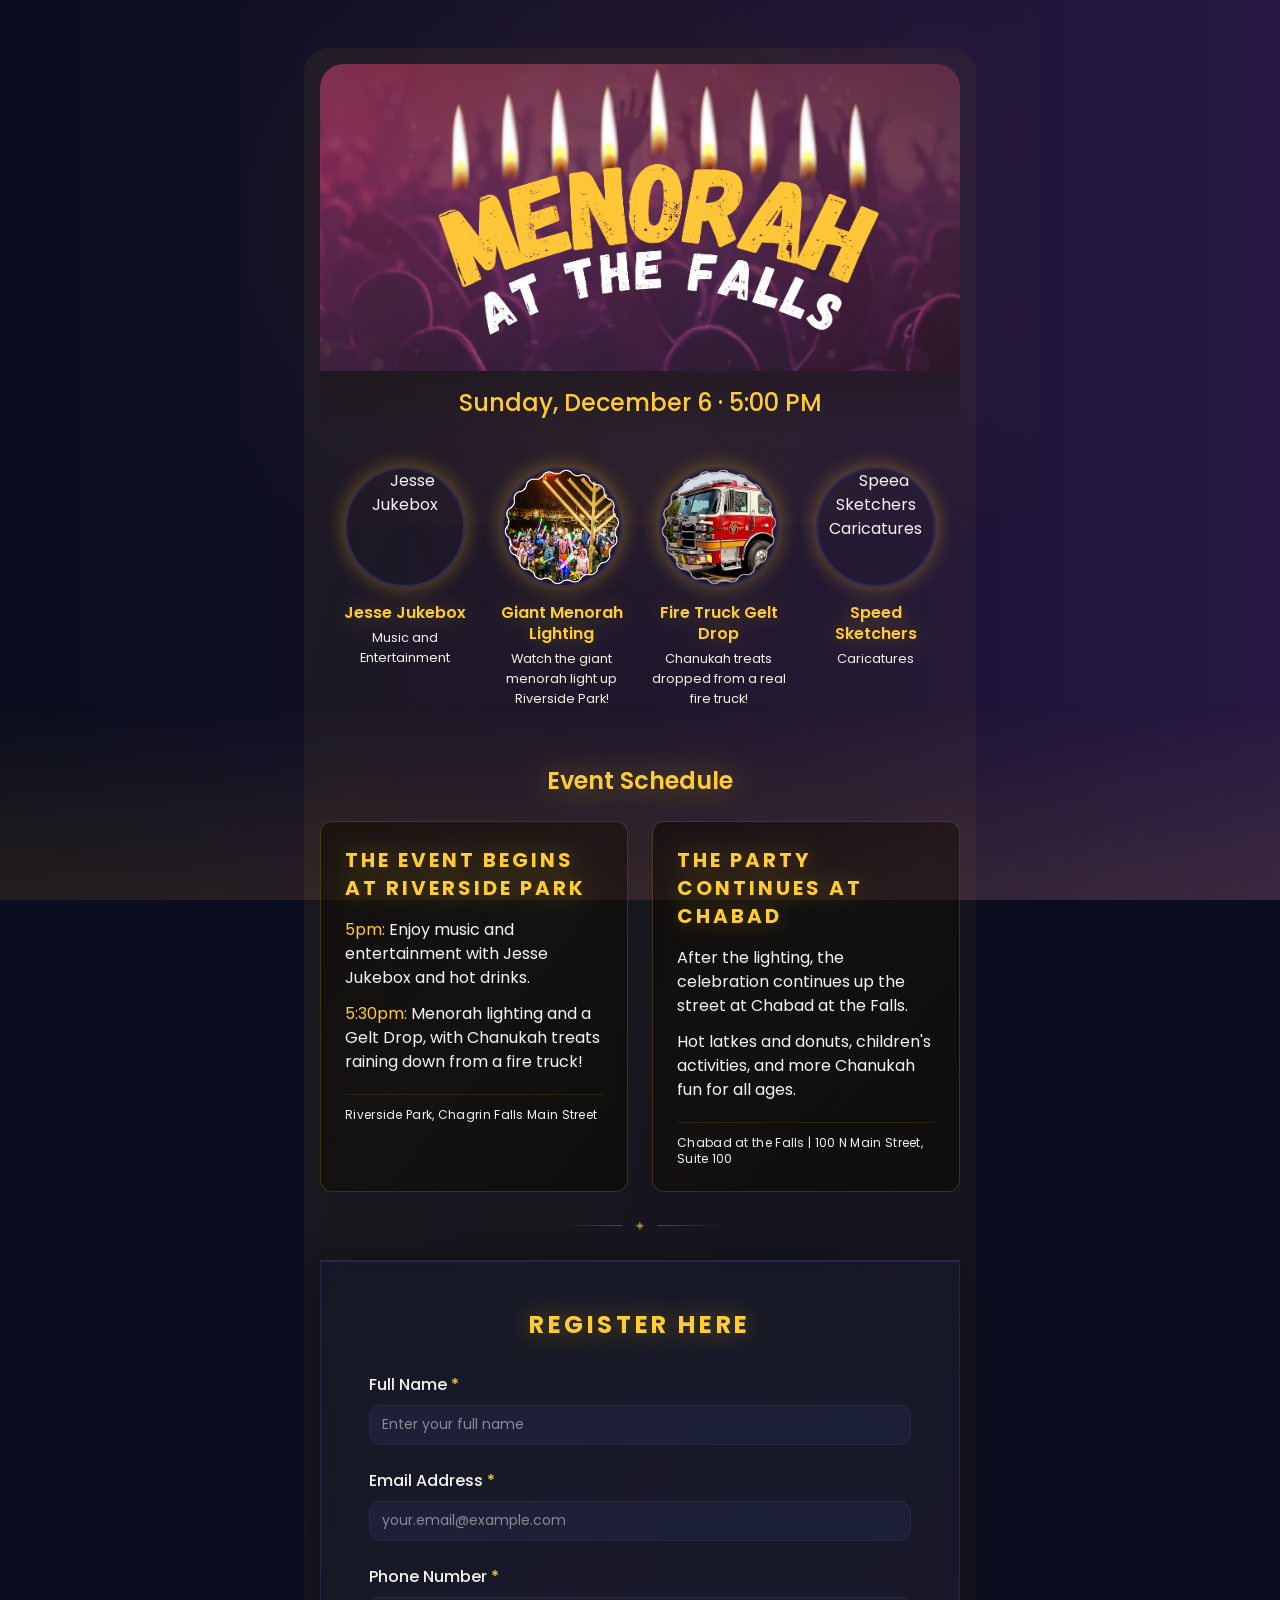
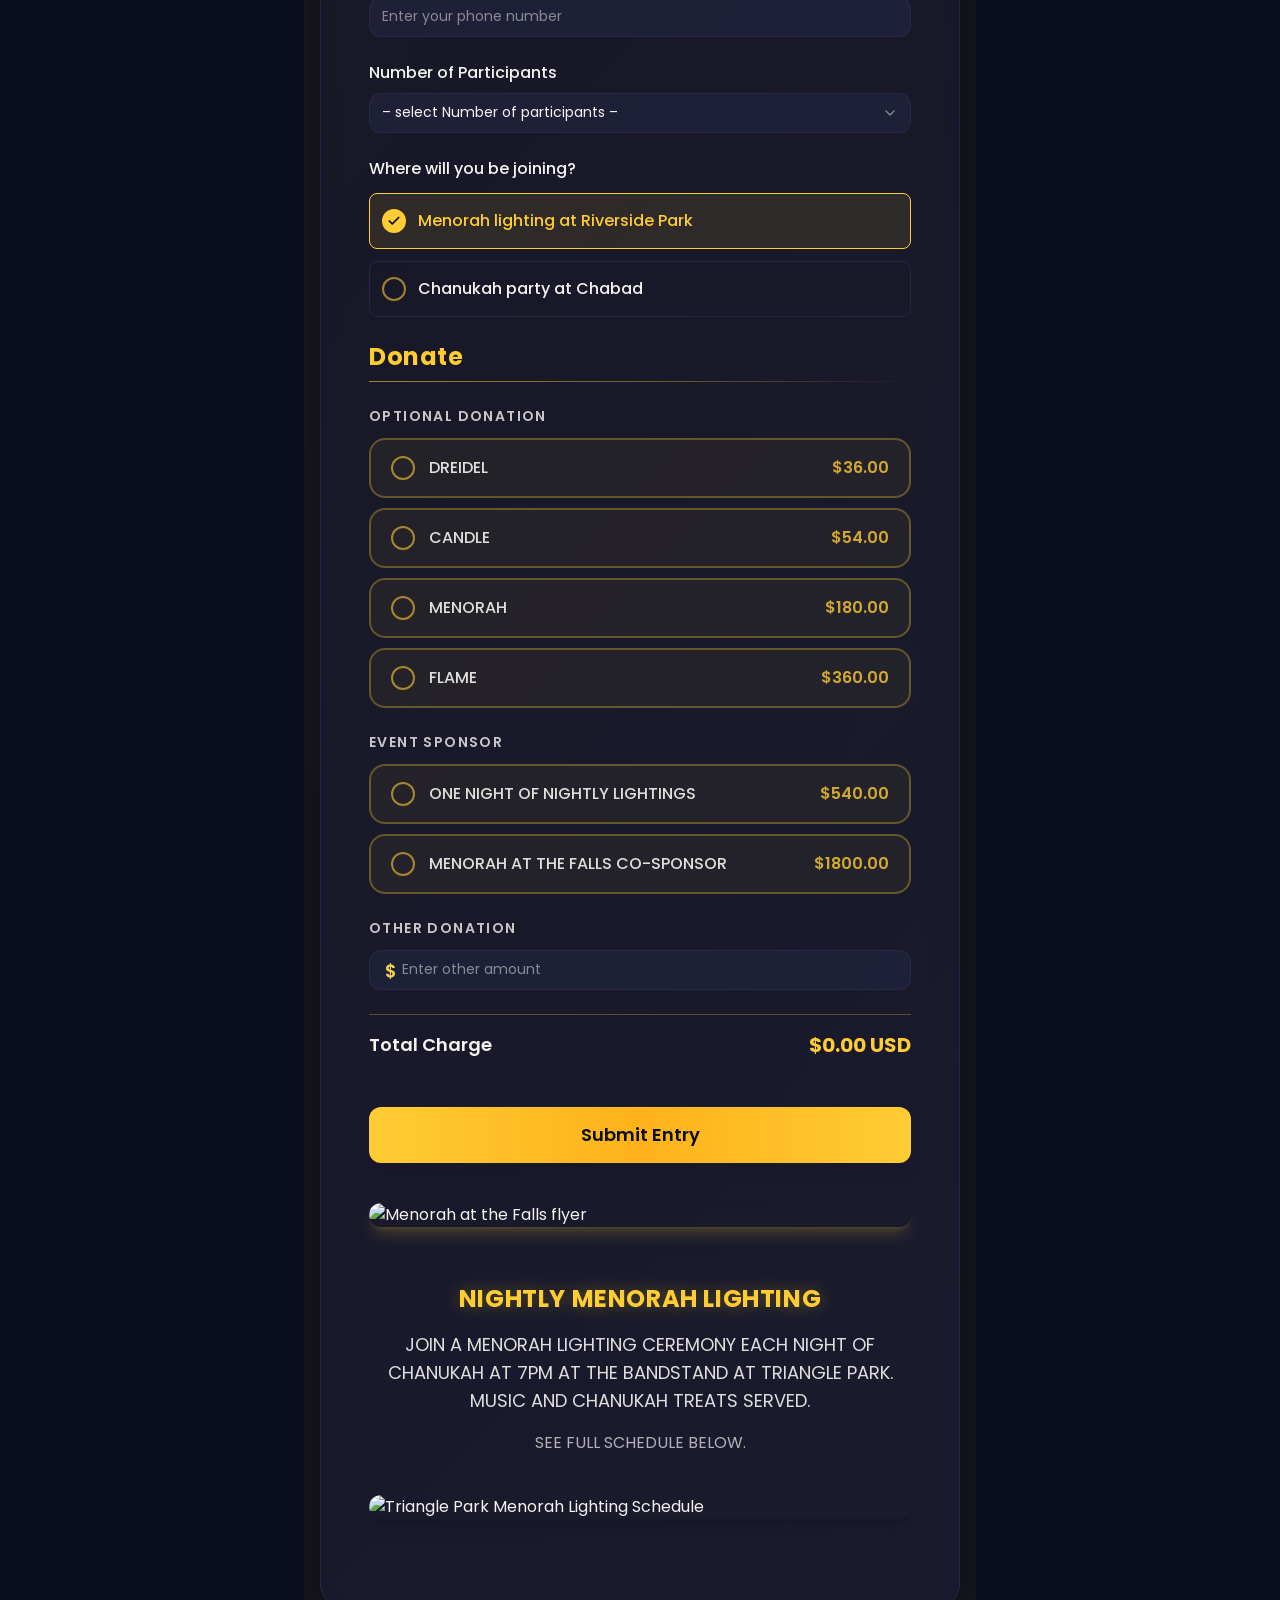
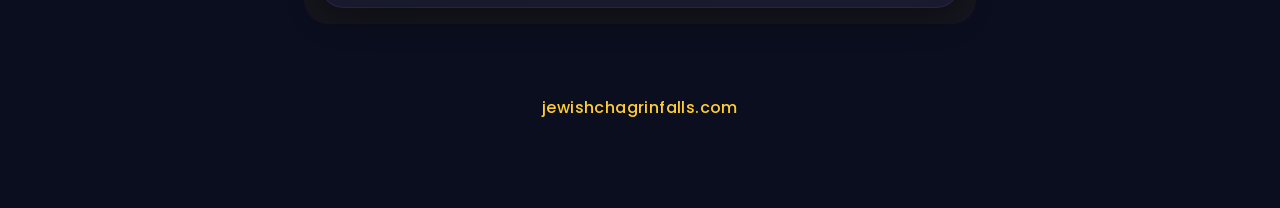
==== commit 99675922: "Update index.html" ====
--- a/index.html
+++ b/index.html
@@ -31,7 +31,7 @@
      <div class="features-grid">
       <div class="flex flex-col items-center text-center">
        <div class="relative mb-4"><div class="absolute -inset-1 rounded-full bg-gradient-to-br from-amber-400/60 via-gold/40 to-amber-500/60 blur-md opacity-70"></div>
-        <div class="relative feature-circle rounded-full border-2 border-amber-400/80 shadow-[0_0_20px_rgba(251,191,36,0.4)] overflow-hidden"><img src="assets/jesse-jukebox.jpg" alt="Jesse Jukebox" class="w-full h-full object-cover"></div></div>
+        <div class="relative feature-circle rounded-full border-2 border-amber-400/80 shadow-[0_0_20px_rgba(251,191,36,0.4)] overflow-hidden"><img src="assets/jesse-jukebox.png" alt="Jesse Jukebox" class="w-full h-full object-cover"></div></div>
        <h3 class="text-lg font-semibold text-gold drop-shadow-[0_0_10px_rgba(255,215,0,0.3)] mb-1">Jesse Jukebox</h3>
        <p class="text-sm text-amber-100/80">Music and Entertainment</p>
       </div>
@@ -49,7 +49,7 @@
       </div>
       <div class="flex flex-col items-center text-center">
        <div class="relative mb-4"><div class="absolute -inset-1 rounded-full bg-gradient-to-br from-amber-400/60 via-gold/40 to-amber-500/60 blur-md opacity-70"></div>
-        <div class="relative feature-circle logo-circle rounded-full border-2 border-amber-400/80 shadow-[0_0_20px_rgba(251,191,36,0.4)] overflow-hidden"><img src="assets/speed-sketchers.jpg" alt="Speed Sketchers Caricatures"></div></div>
+        <div class="relative feature-circle rounded-full border-2 border-amber-400/80 shadow-[0_0_20px_rgba(251,191,36,0.4)] overflow-hidden"><img src="assets/speed-sketchers.png" alt="Speed Sketchers Caricatures" class="w-full h-full object-cover"></div></div>
        <h3 class="text-lg font-semibold text-gold drop-shadow-[0_0_10px_rgba(255,215,0,0.3)] mb-1">Speed Sketchers</h3>
        <p class="text-sm text-amber-100/80">Caricatures</p>
       </div>
@@ -139,13 +139,13 @@
        <div class="pt-4"><button class="submit-btn" type="submit" id="submit"><span>Submit Entry</span></button></div>
       </form>
 
-      <div class="pt-6 mt-4 flex justify-center"><img src="assets/menorah-flyer-2026.png" alt="Menorah at the Falls flyer" class="w-full max-w-3xl mx-auto rounded-3xl shadow-lg shadow-gold/20"></div>
+      <div class="pt-6 mt-4 flex justify-center"><img src="assets/menorah-flyer-2026.jpg" alt="Menorah at the Falls flyer" class="w-full max-w-3xl mx-auto rounded-3xl shadow-lg shadow-gold/20"></div>
       <div class="pt-8 mt-6 space-y-4 text-center">
        <h3 class="text-gold font-bold text-xl md:text-2xl tracking-wide drop-shadow-[0_0_8px_rgba(255,215,0,0.3)]">NIGHTLY MENORAH LIGHTING</h3>
        <p class="text-foreground/90 text-base md:text-lg leading-relaxed">JOIN A MENORAH LIGHTING CEREMONY EACH NIGHT OF CHANUKAH AT 7PM AT THE BANDSTAND AT TRIANGLE PARK. MUSIC AND CHANUKAH TREATS SERVED.</p>
        <p class="text-foreground/70 text-sm md:text-base">SEE FULL SCHEDULE BELOW.</p>
       </div>
-      <img src="assets/nightly-lightings-2026.png" alt="Triangle Park Menorah Lighting Schedule" class="w-full max-w-3xl mx-auto rounded-3xl shadow-lg my-10">
+      <img src="assets/nightly-lightings-2026.jpg" alt="Triangle Park Menorah Lighting Schedule" class="w-full max-w-3xl mx-auto rounded-3xl shadow-lg my-10">
      </div>
     </div>
    </div>
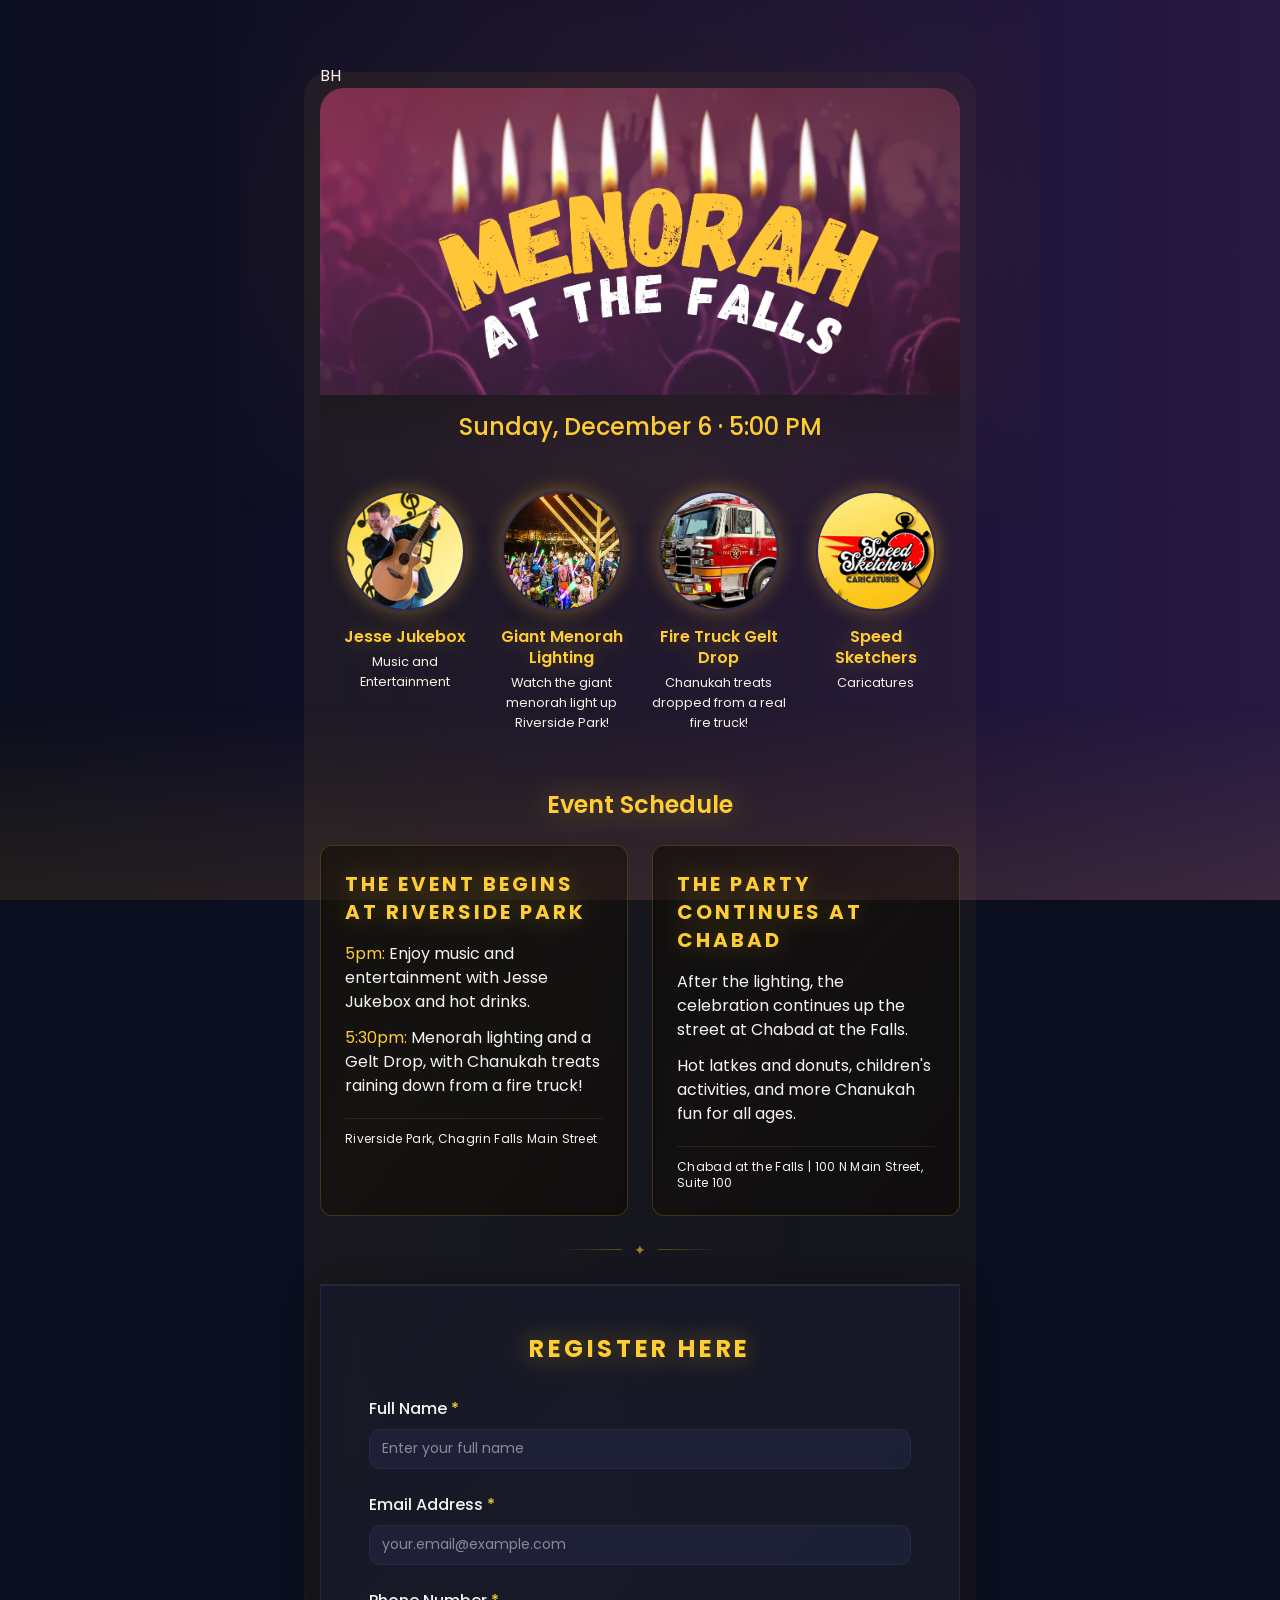
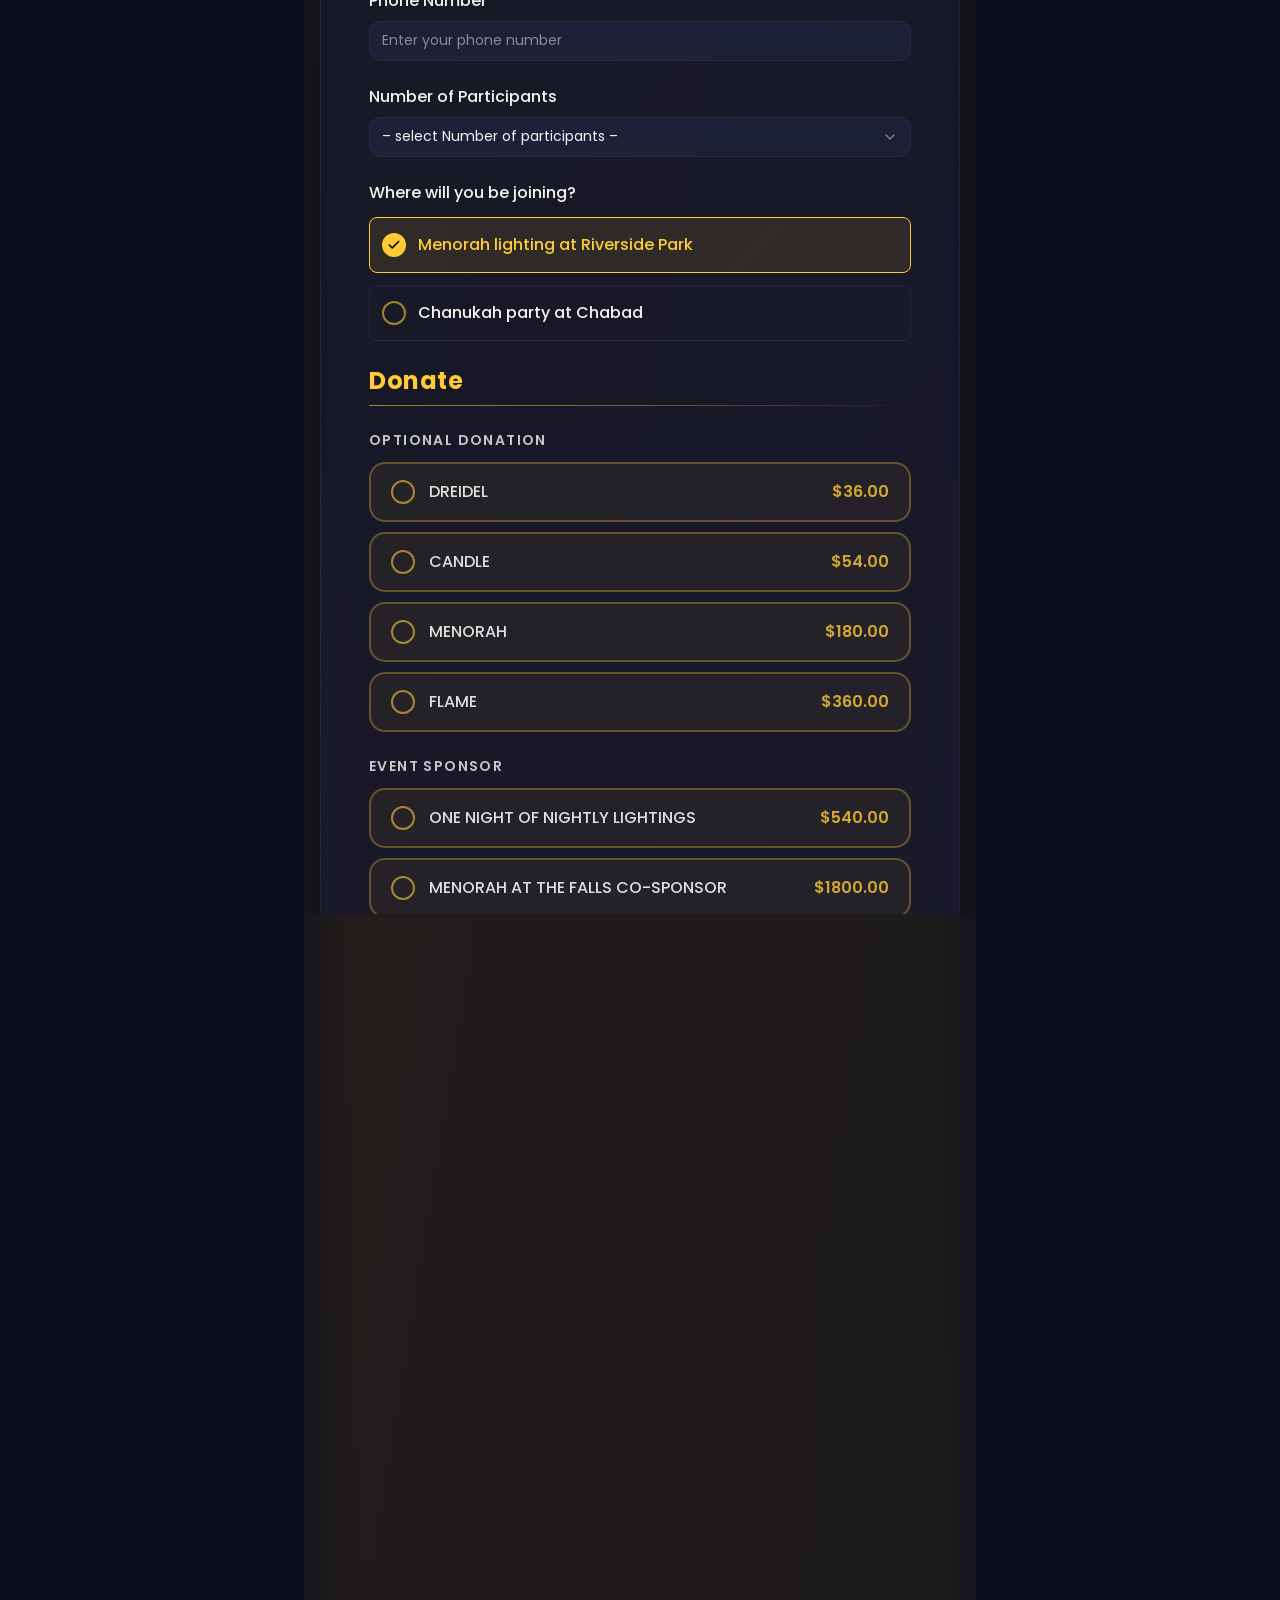
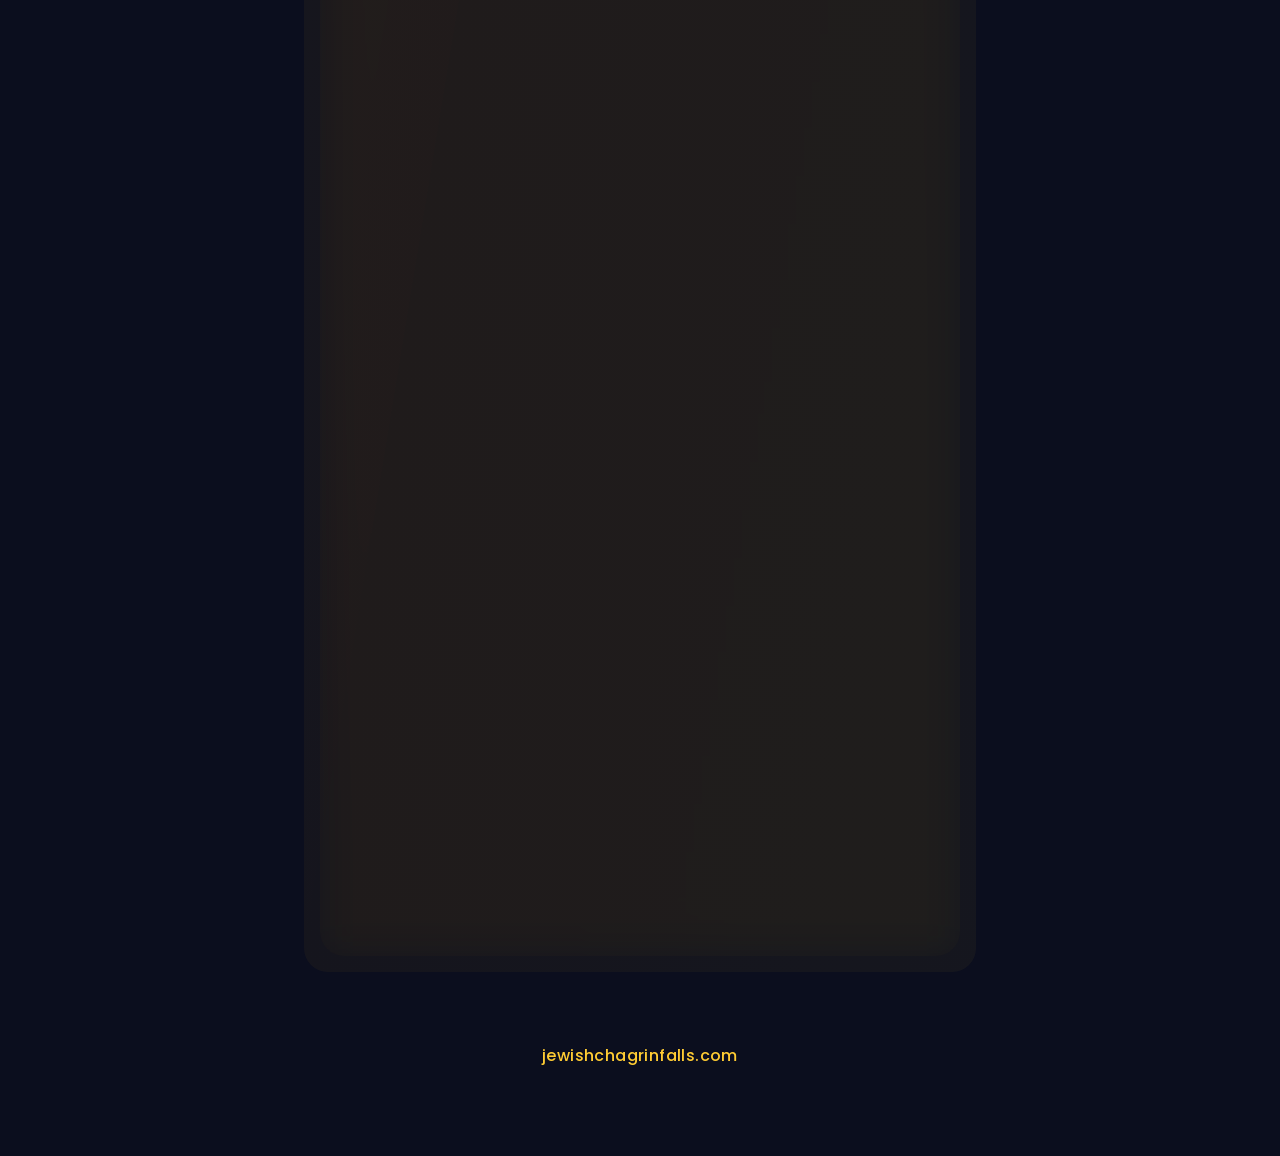
==== commit f1a1398c: "Update index.html" ====
--- a/index.html
+++ b/index.html
@@ -22,6 +22,7 @@
   </div>
 
   <div class="relative z-10 container max-w-2xl mx-auto px-4 py-12 md:py-16">
+   <div class="bh-mark">BH</div>
    <div class="relative animate-fade-in">
     <div class="absolute -inset-4 bg-gradient-to-br from-gold/20 via-amber/15 to-gold/15 rounded-3xl opacity-30 mobile-glow-static"></div>
     <div class="relative"><img src="assets/banner.jpg" alt="Menorah at the Falls" class="w-full h-auto object-cover rounded-t-3xl"></div>
--- a/extra.css
+++ b/extra.css
@@ -72,3 +72,5 @@
 
 .site-link{color:hsl(var(--gold));font-weight:500;letter-spacing:.025em;text-decoration:none}
 .site-link:hover{text-decoration:underline}
+/* Icons are exported with a scalloped edge; zoom slightly so the round frame shows a clean circle */
+.feature-circle img{transform:scale(1.16)}
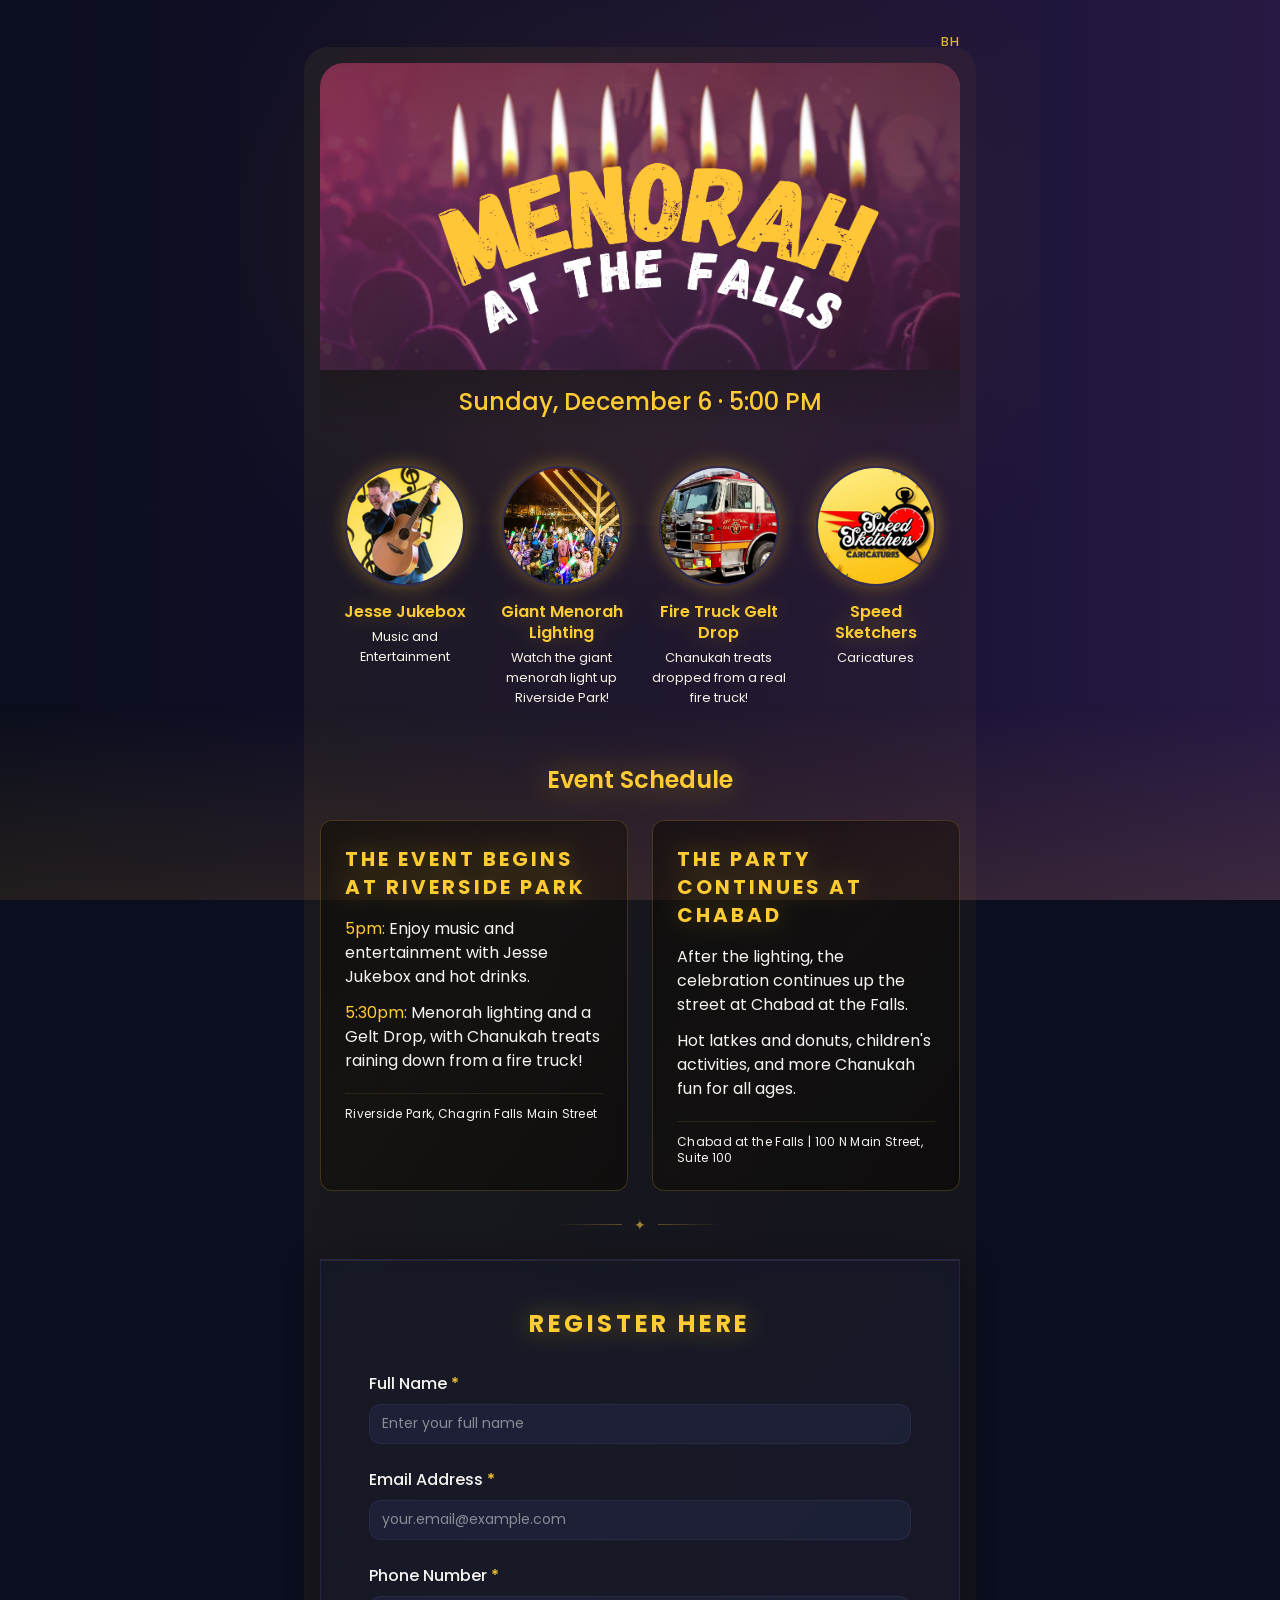
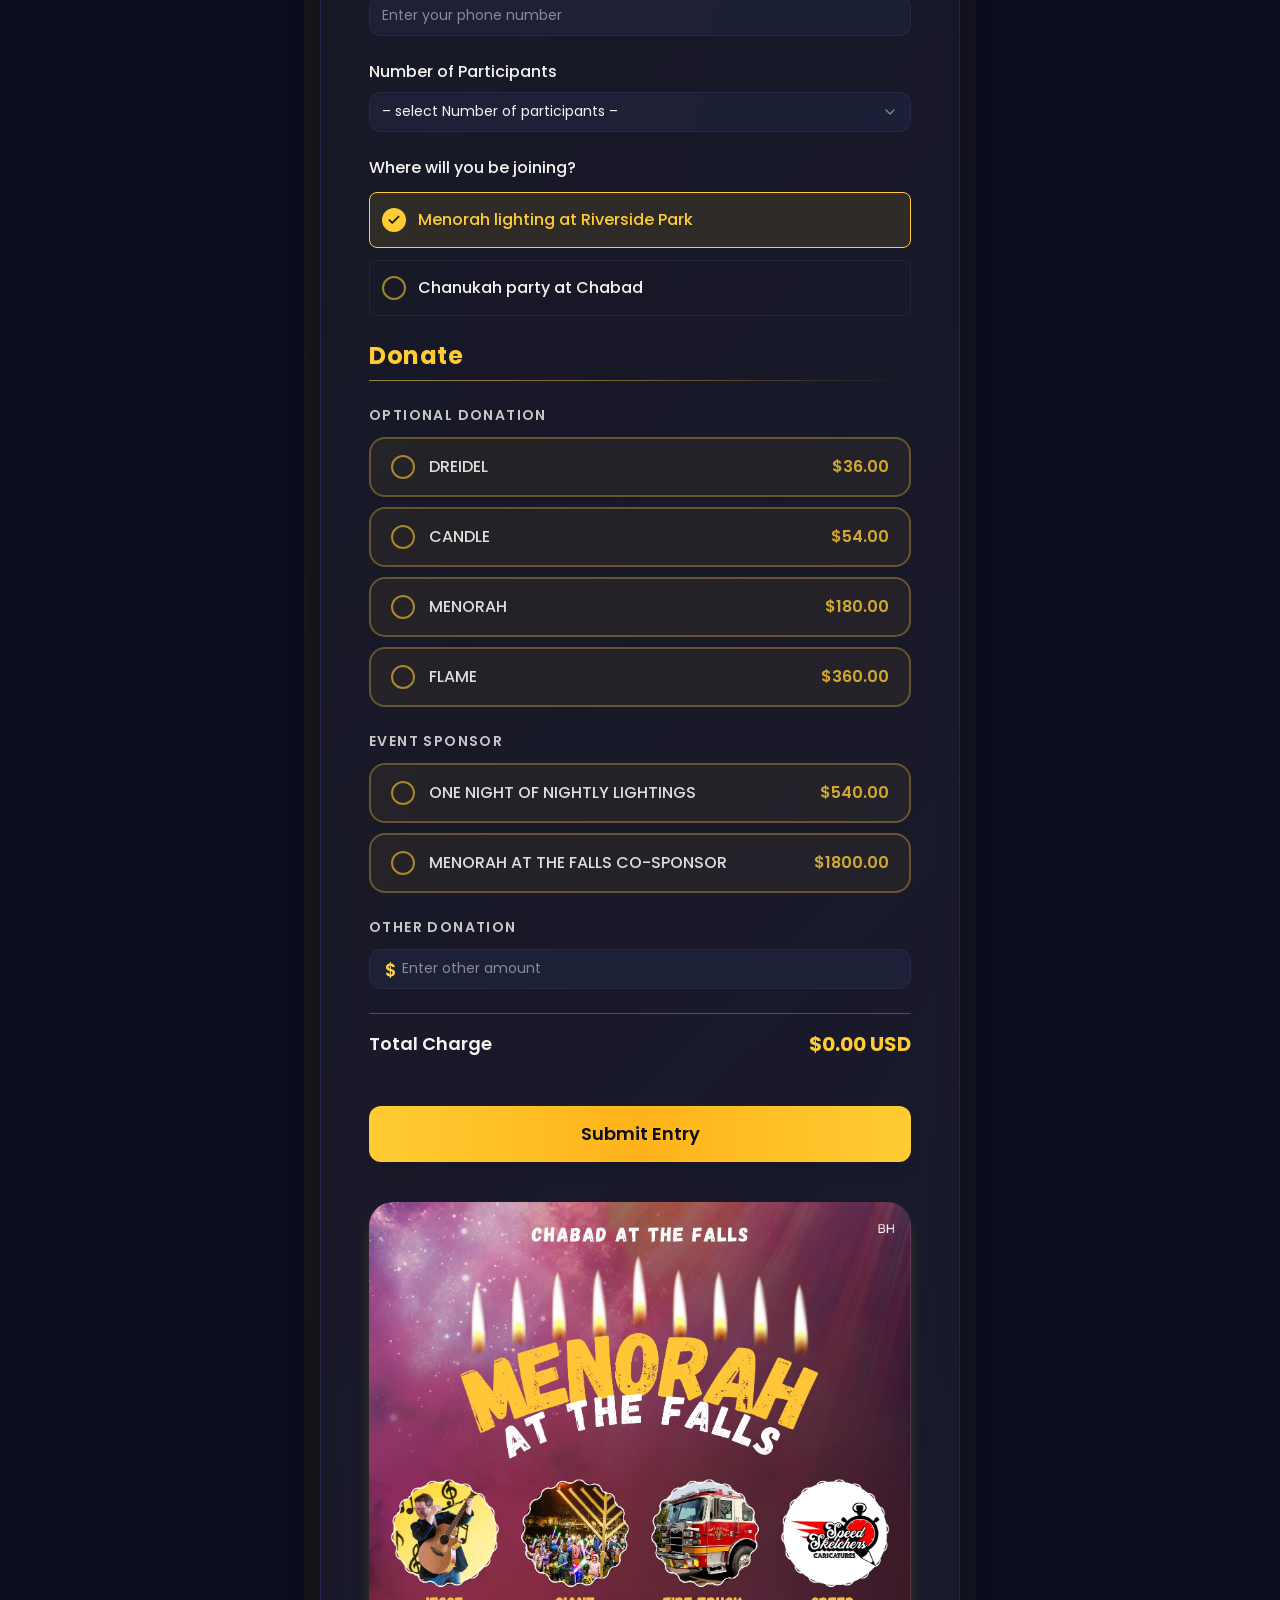
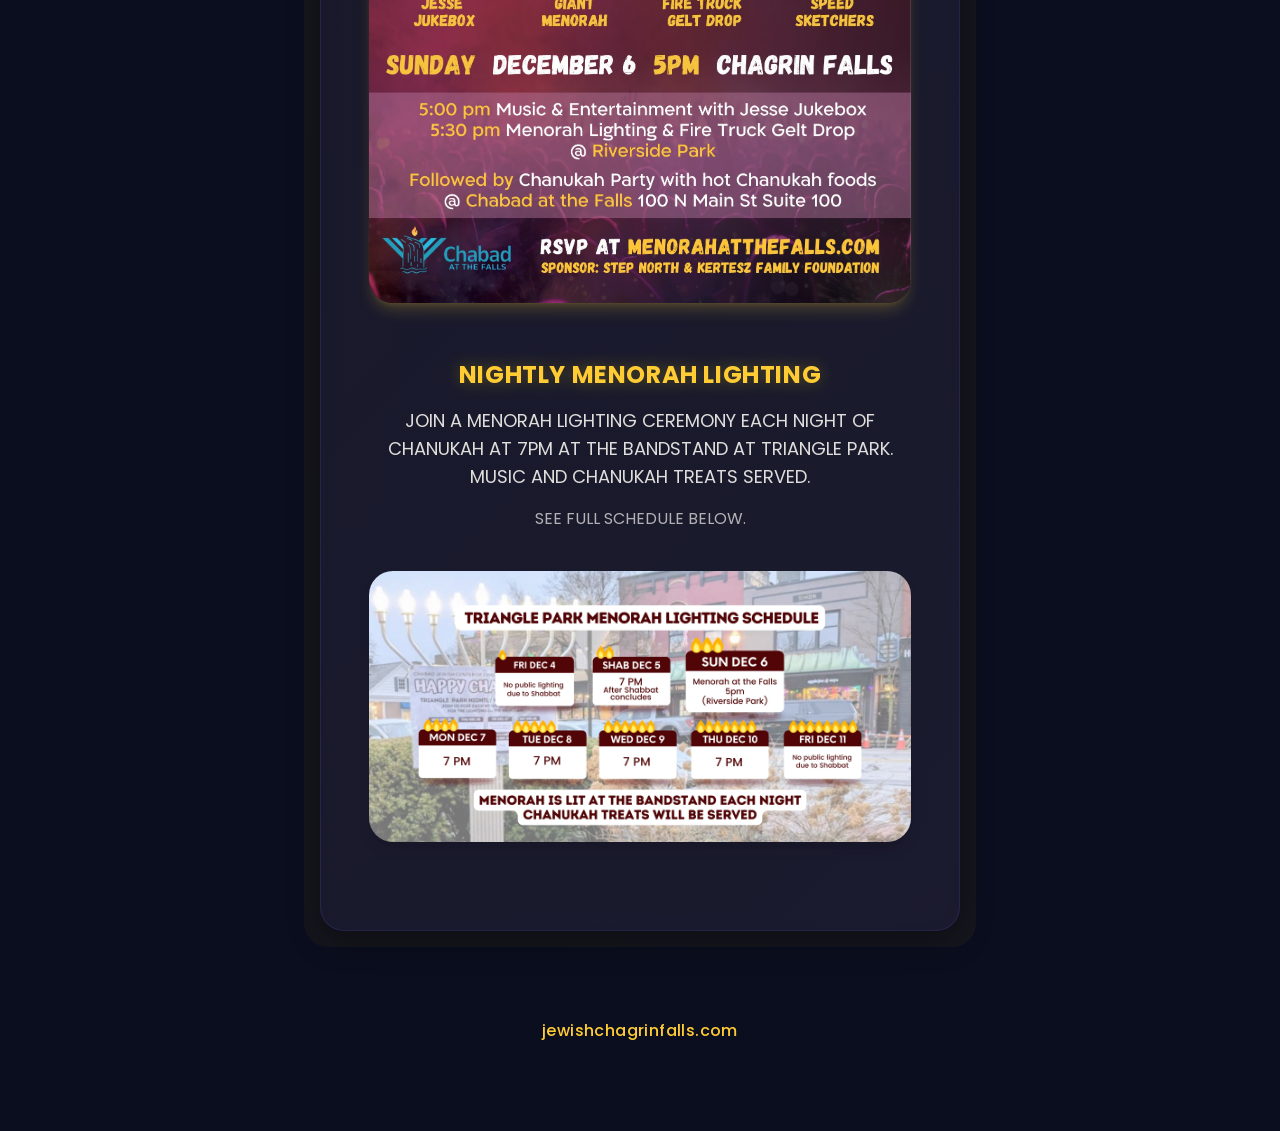
==== commit a3ec43fe: "Link event locations to Google Maps" ====
--- a/index.html
+++ b/index.html
@@ -70,7 +70,7 @@
          <p class="text-amber-100/85 text-sm md:text-base leading-relaxed"><span class="text-gold">5pm:</span> Enjoy music and entertainment with Jesse Jukebox and hot drinks.</p>
          <p class="text-amber-100/85 text-sm md:text-base leading-relaxed"><span class="text-gold">5:30pm:</span> Menorah lighting and a Gelt Drop, with Chanukah treats raining down from a fire truck!</p>
         </div>
-        <div class="flex items-center gap-2 pt-3 border-t border-gold/10"><p class="text-[11px] md:text-xs text-amber-200/60 tracking-wide">Riverside Park, Chagrin Falls Main Street</p></div>
+        <div class="flex items-center gap-2 pt-3 border-t border-gold/10"><a class="map-link text-[11px] md:text-xs text-amber-200/60 tracking-wide" href="https://maps.app.goo.gl/YZuhB8dhWwj8TaRt9" target="_blank" rel="noopener">Riverside Park, Chagrin Falls Main Street</a></div>
        </div></div></div>
       <div class="relative group"><div class="absolute -inset-0.5 bg-gradient-to-br from-amber-400/20 via-gold/10 to-amber-500/20 rounded-xl blur-sm opacity-60"></div>
        <div class="relative bg-gradient-to-br from-black/50 via-black/40 to-black/50 backdrop-blur-sm rounded-xl border border-gold/20 p-5 md:p-6 h-full"><div class="relative z-10">
@@ -79,7 +79,7 @@
          <p class="text-amber-100/85 text-sm md:text-base leading-relaxed">After the lighting, the celebration continues up the street at Chabad at the Falls.</p>
          <p class="text-amber-100/85 text-sm md:text-base leading-relaxed">Hot latkes and donuts, children's activities, and more Chanukah fun for all ages.</p>
         </div>
-        <div class="flex items-center gap-2 pt-3 border-t border-gold/10"><p class="text-[11px] md:text-xs text-amber-200/60 tracking-wide">Chabad at the Falls | 100 N Main Street, Suite 100</p></div>
+        <div class="flex items-center gap-2 pt-3 border-t border-gold/10"><a class="map-link text-[11px] md:text-xs text-amber-200/60 tracking-wide" href="https://maps.app.goo.gl/dvTj5EaiTnVV9A2t8" target="_blank" rel="noopener">Chabad at the Falls | 100 N Main Street, Suite 100</a></div>
        </div></div></div>
      </div>
      <div class="flex items-center justify-center gap-3 mt-6"><div class="h-px w-16 bg-gradient-to-r from-transparent to-gold/30"></div><span class="text-gold/60 text-sm">&#10022;</span><div class="h-px w-16 bg-gradient-to-l from-transparent to-gold/30"></div></div>
--- a/extra.css
+++ b/extra.css
@@ -74,3 +74,5 @@
 .site-link:hover{text-decoration:underline}
 /* Icons are exported with a scalloped edge; zoom slightly so the round frame shows a clean circle */
 .feature-circle img{transform:scale(1.16)}
+/* BH mark, top right */
+.bh-mark{text-align:right;color:hsl(var(--gold) / .85);font-size:.8rem;font-weight:500;letter-spacing:.08em;margin:-2rem 0 .75rem}
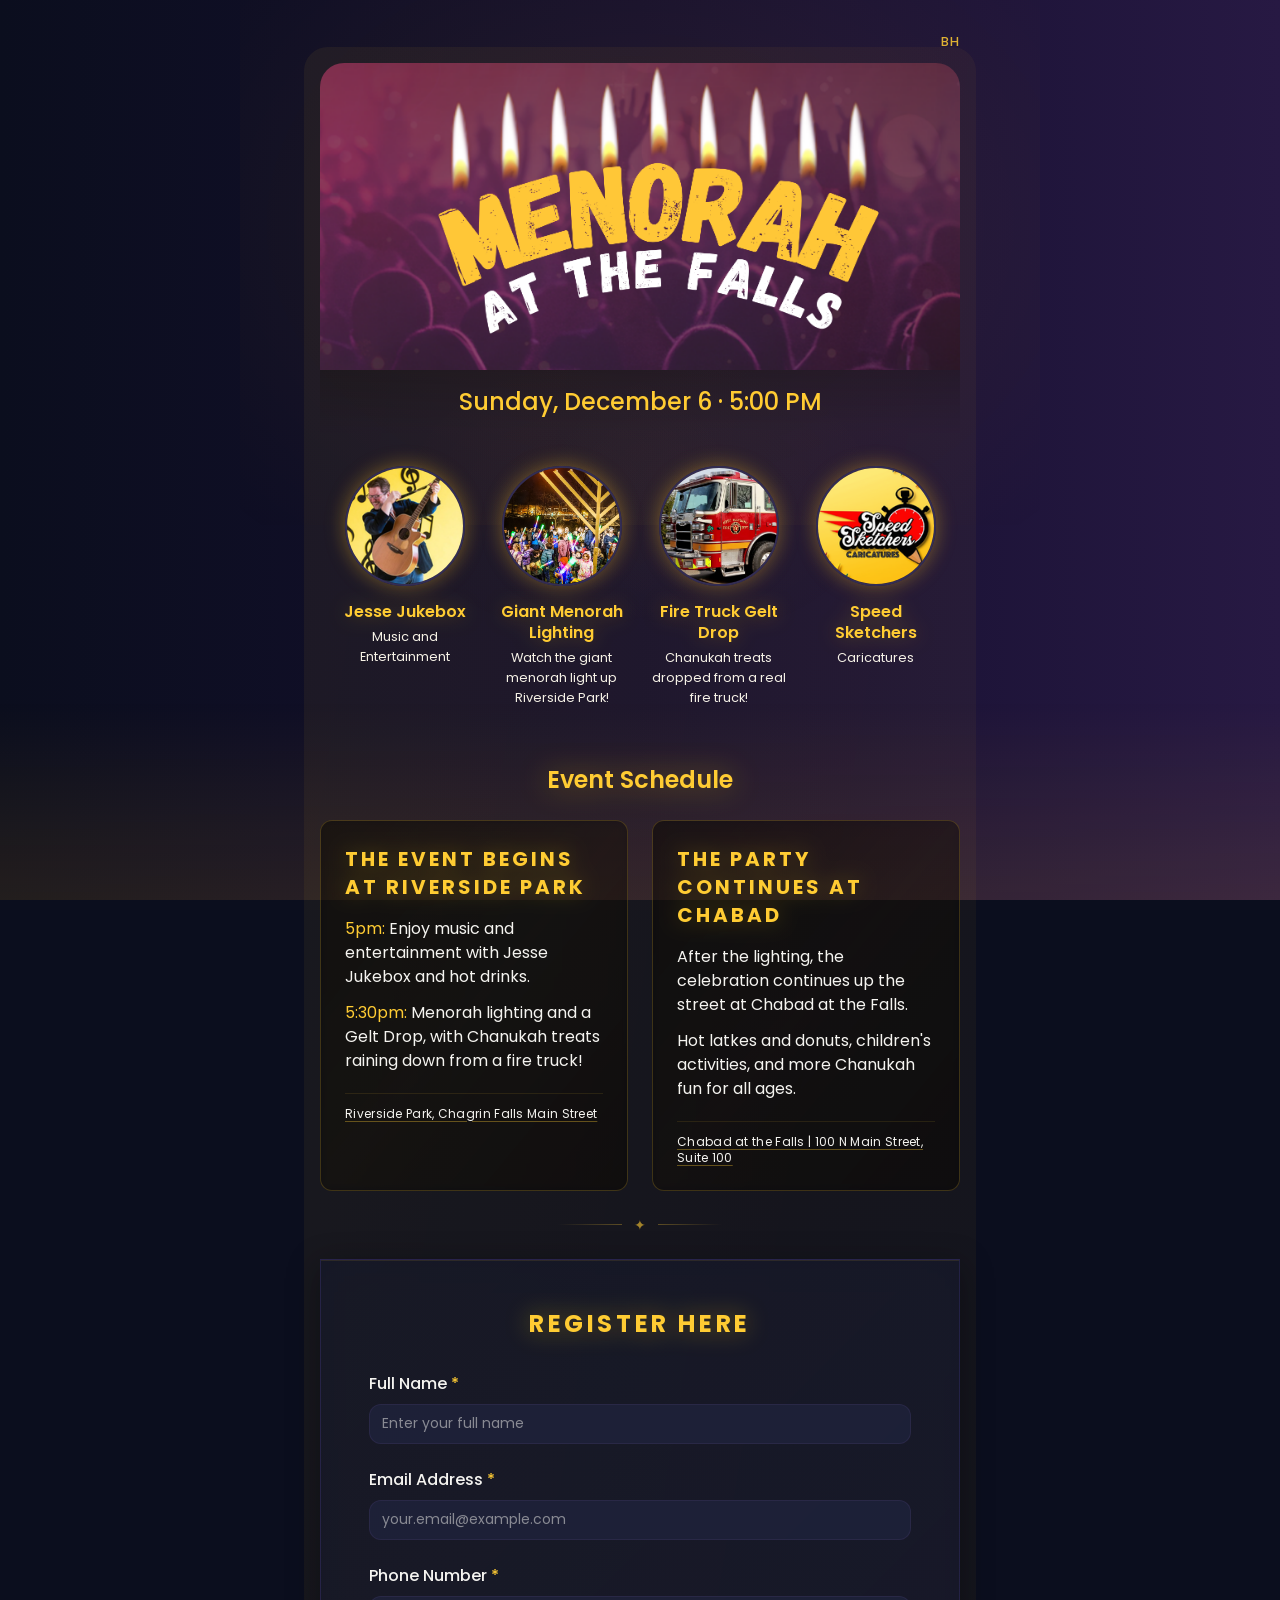
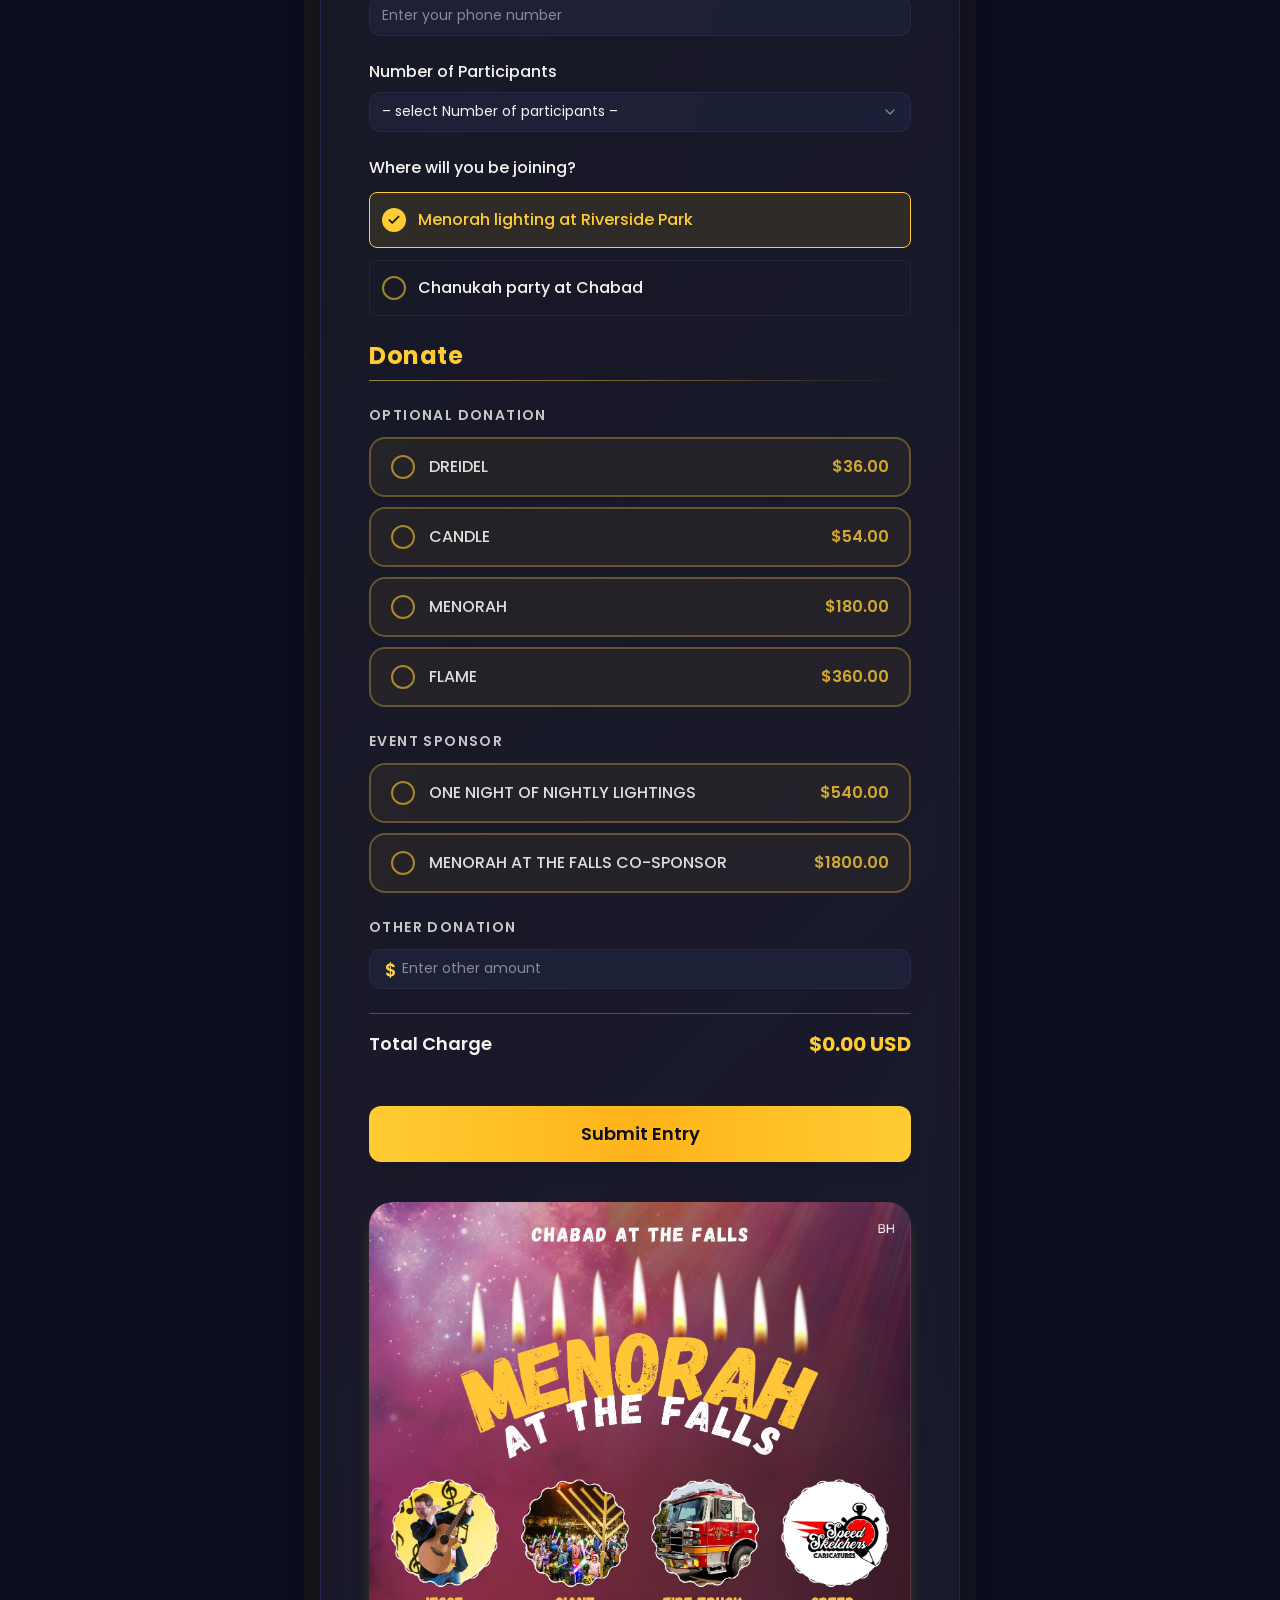
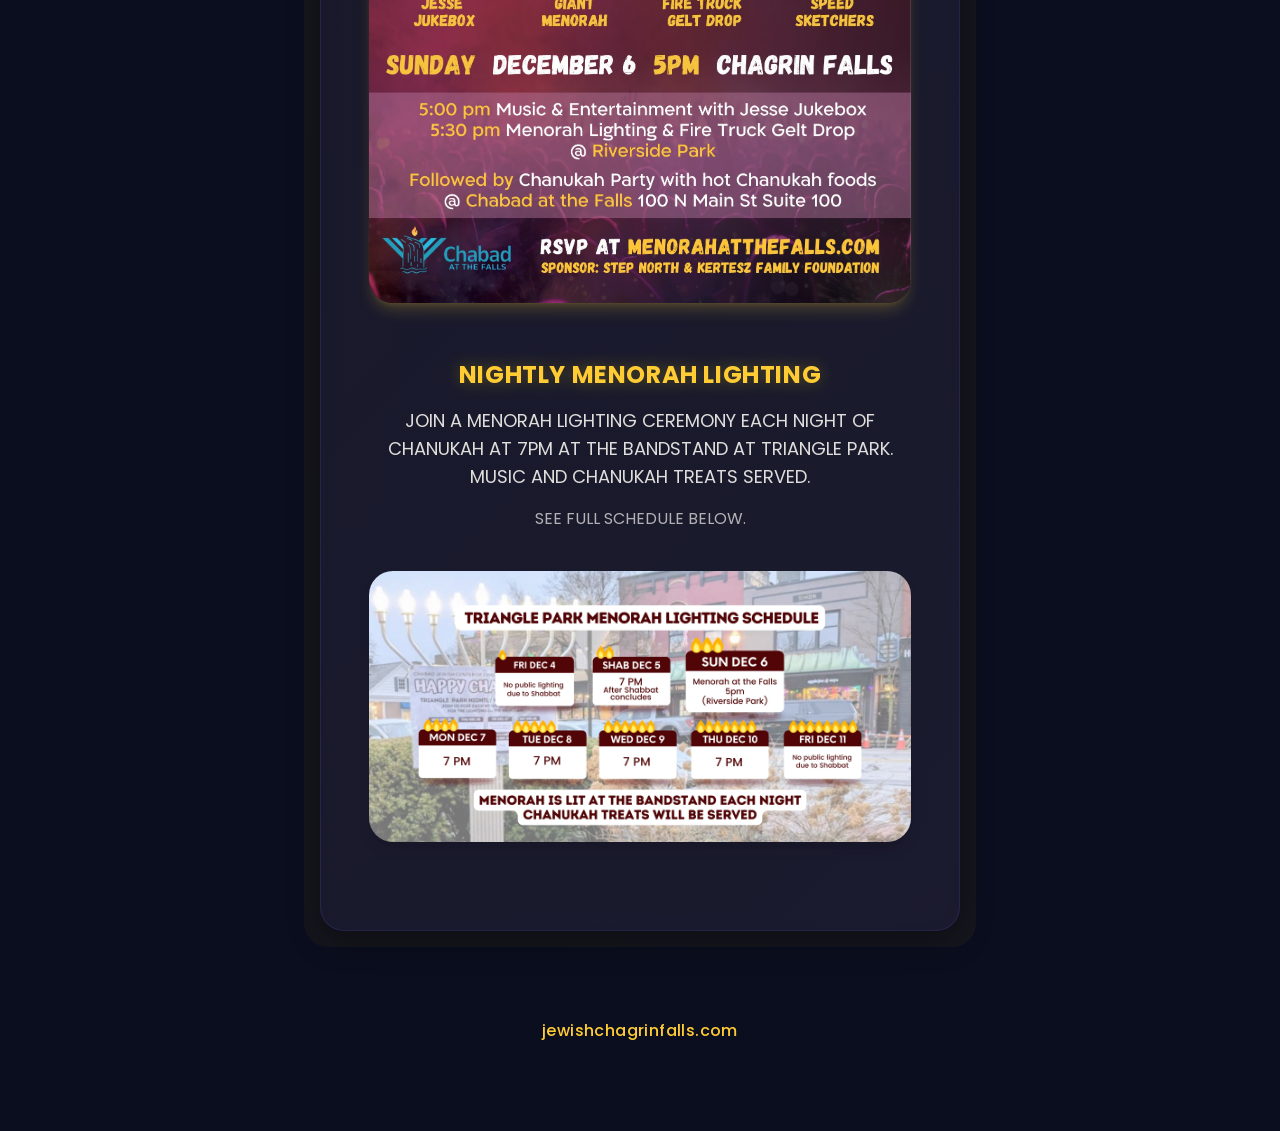
==== commit 01f968df: "Add SEO and social share tags (title, description, Open Graph, Twitter) Co-Authored-By: Claude Opus " ====
--- a/index.html
+++ b/index.html
@@ -3,7 +3,22 @@
 <head>
 <meta charset="utf-8">
 <meta name="viewport" content="width=device-width, initial-scale=1">
-<title>Menorah at the Falls</title>
+<title>Chanukah in Chagrin Falls | Light up the night!</title>
+<meta name="description" content="Sunday, December 6 at 5:00 PM, Riverside Park, Chagrin Falls. Music with Jesse Jukebox, giant menorah lighting, and a Gelt Drop from a real fire truck. Register here.">
+<link rel="canonical" href="https://menorahatthefalls.com/">
+<meta property="og:type" content="website">
+<meta property="og:site_name" content="Chabad at the Falls">
+<meta property="og:url" content="https://menorahatthefalls.com/">
+<meta property="og:title" content="Chanukah in Chagrin Falls | Light up the night!">
+<meta property="og:description" content="Sunday, December 6 at 5:00 PM, Riverside Park, Chagrin Falls. Music with Jesse Jukebox, giant menorah lighting, and a Gelt Drop from a real fire truck. Register here.">
+<meta property="og:image" content="https://images.squarespace-cdn.com/content/v1/6a6f9b91b690e708b15d6c6f/1785699218971-IFAS3K3GZYWQWJI1ZMXC/whole.jpg?format=1500w">
+<meta property="og:image:width" content="1500">
+<meta property="og:image:height" content="894">
+<meta property="og:image:alt" content="Crowd with glow sticks at the giant menorah lighting in Chagrin Falls">
+<meta name="twitter:card" content="summary_large_image">
+<meta name="twitter:title" content="Chanukah in Chagrin Falls | Light up the night!">
+<meta name="twitter:description" content="Sunday, December 6 at 5:00 PM, Riverside Park, Chagrin Falls. Music with Jesse Jukebox, giant menorah lighting, and a Gelt Drop from a real fire truck. Register here.">
+<meta name="twitter:image" content="https://images.squarespace-cdn.com/content/v1/6a6f9b91b690e708b15d6c6f/1785699218971-IFAS3K3GZYWQWJI1ZMXC/whole.jpg?format=1500w">
 <link rel="preconnect" href="https://fonts.googleapis.com">
 <link rel="preconnect" href="https://fonts.gstatic.com" crossorigin>
 <link rel="stylesheet" href="https://fonts.googleapis.com/css2?family=Poppins:wght@300;400;500;600;700&display=swap">
--- a/extra.css
+++ b/extra.css
@@ -76,3 +76,6 @@
 .feature-circle img{transform:scale(1.16)}
 /* BH mark, top right */
 .bh-mark{text-align:right;color:hsl(var(--gold) / .85);font-size:.8rem;font-weight:500;letter-spacing:.08em;margin:-2rem 0 .75rem}
+/* Location lines link to Google Maps */
+.map-link{text-decoration:underline;text-decoration-color:hsl(var(--gold) / .35);text-underline-offset:3px;transition:color .2s}
+.map-link:hover{color:hsl(var(--gold))}
